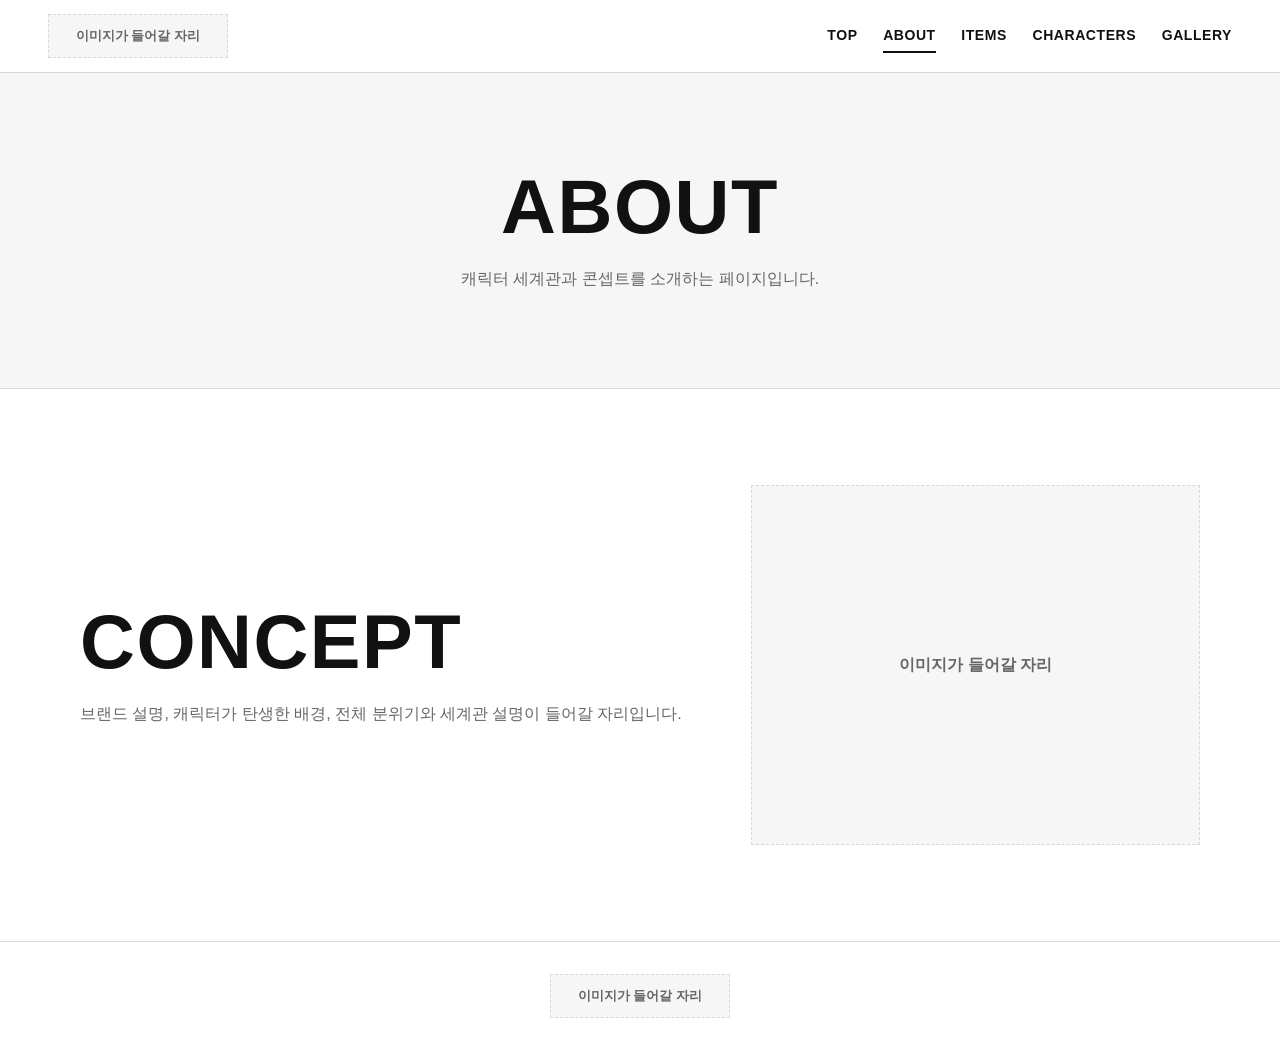
==== about.html @ 75112a27 "Add static character site pages" ====
﻿<!DOCTYPE html>
<html lang="ko">
<head>
  <meta charset="UTF-8">
  <meta name="viewport" content="width=device-width, initial-scale=1.0">
  <title>ABOUT | Character Static Site</title>
  <link rel="stylesheet" href="css/style.css">
</head>
<body>
  <header class="site-header">
    <a class="site-logo" href="index.html">이미지가 들어갈 자리</a>
    <button class="menu-toggle" type="button" aria-expanded="false" aria-controls="site-nav" data-menu-toggle>
      <span></span><span></span><span></span><span class="sr-only">메뉴 열기</span>
    </button>
    <nav id="site-nav" class="site-nav" data-nav>
      <a href="index.html">TOP</a>
      <a class="is-active" href="about.html">ABOUT</a>
      <a href="items.html">ITEMS</a>
      <a href="characters.html">CHARACTERS</a>
      <a href="gallery.html">GALLERY</a>
    </nav>
  </header>

  <main>
    <section class="page-hero" aria-labelledby="about-title">
      <div class="section-inner">
        <h1 id="about-title">ABOUT</h1>
        <p>캐릭터 세계관과 콘셉트를 소개하는 페이지입니다.</p>
      </div>
    </section>

    <section class="content-section">
      <div class="section-inner about-layout">
        <div>
          <h2>CONCEPT</h2>
          <p>브랜드 설명, 캐릭터가 탄생한 배경, 전체 분위기와 세계관 설명이 들어갈 자리입니다.</p>
        </div>
        <div class="about-image">이미지가 들어갈 자리</div>
      </div>
    </section>
  </main>

  <footer class="site-footer">
    <div class="footer-logo">이미지가 들어갈 자리</div>
  </footer>

  <script src="js/main.js"></script>
</body>
</html>
---- css/style.css ----
﻿:root {
  --text: #111;
  --muted: #666;
  --line: #d8d8d8;
  --soft: #f6f6f6;
  --white: #fff;
  --max: 1120px;
}

* {
  box-sizing: border-box;
}

html {
  scroll-behavior: smooth;
}

body {
  margin: 0;
  min-height: 100vh;
  font-family: Arial, "Noto Sans KR", sans-serif;
  color: var(--text);
  background: var(--white);
}

body.menu-open {
  overflow: hidden;
}

a {
  color: inherit;
  text-decoration: none;
}

.sr-only {
  position: absolute;
  width: 1px;
  height: 1px;
  padding: 0;
  margin: -1px;
  overflow: hidden;
  clip: rect(0, 0, 0, 0);
  white-space: nowrap;
  border: 0;
}

.site-header {
  position: sticky;
  top: 0;
  z-index: 20;
  display: flex;
  align-items: center;
  justify-content: space-between;
  gap: 24px;
  min-height: 72px;
  padding: 14px clamp(16px, 4vw, 48px);
  background: var(--white);
  border-bottom: 1px solid var(--line);
}

.site-logo {
  display: grid;
  width: 180px;
  min-height: 44px;
  place-items: center;
  padding: 8px 12px;
  font-size: 13px;
  font-weight: 700;
  color: var(--muted);
  background: var(--soft);
  border: 1px dashed var(--line);
}

.site-nav {
  display: flex;
  align-items: center;
  gap: clamp(12px, 2vw, 28px);
  font-size: 14px;
  font-weight: 700;
  letter-spacing: 0.04em;
}

.site-nav a {
  padding: 8px 0;
  border-bottom: 2px solid transparent;
}

.site-nav a:hover,
.site-nav a:focus-visible,
.site-nav a.is-active {
  border-bottom-color: var(--text);
  outline: none;
}

.menu-toggle {
  display: none;
  width: 42px;
  height: 42px;
  padding: 9px;
  background: var(--white);
  border: 1px solid var(--line);
}

.menu-toggle span:not(.sr-only) {
  display: block;
  height: 2px;
  margin: 5px 0;
  background: var(--text);
}

main {
  min-height: calc(100vh - 162px);
}

.section-inner {
  width: min(var(--max), calc(100% - 32px));
  margin: 0 auto;
}

.page-hero,
.top-section,
.content-section {
  padding: clamp(56px, 8vw, 96px) 0;
}

.page-hero {
  text-align: center;
  background: var(--soft);
  border-bottom: 1px solid var(--line);
}

.page-hero h1,
.content-section h2,
.top-content h1 {
  margin: 0 0 20px;
  font-size: clamp(36px, 6vw, 76px);
  line-height: 1;
  letter-spacing: 0.02em;
}

.page-hero p,
.top-content p,
.content-section p {
  margin: 0;
  color: var(--muted);
  font-size: 16px;
  line-height: 1.7;
}

.top-layout,
.about-layout {
  display: grid;
  grid-template-columns: 1.15fr 0.85fr;
  gap: clamp(28px, 5vw, 72px);
  align-items: center;
}

.placeholder,
.top-main-image,
.about-image,
.item-image,
.character-image,
.gallery-list div {
  display: grid;
  place-items: center;
  min-height: 220px;
  padding: 20px;
  color: var(--muted);
  font-weight: 700;
  text-align: center;
  background: var(--soft);
  border: 1px dashed var(--line);
}

.top-main-image {
  min-height: clamp(360px, 58vw, 620px);
}

.about-image {
  min-height: 360px;
}

.section-summary {
  max-width: 680px;
  margin: 0 auto 36px;
  text-align: center;
}

.item-list,
.character-list,
.gallery-list {
  display: grid;
  gap: 24px;
}

.item-list {
  grid-template-columns: repeat(3, minmax(0, 1fr));
}

.character-list {
  grid-template-columns: repeat(4, minmax(0, 1fr));
}

.gallery-list {
  grid-template-columns: repeat(3, minmax(0, 1fr));
}

.item-card,
.character-card {
  border: 1px solid var(--line);
  background: var(--white);
}

.item-card h3,
.character-card h3 {
  margin: 18px 18px 8px;
  font-size: 20px;
}

.item-card p {
  margin: 0 18px 20px;
}

.character-card h3 {
  margin-bottom: 18px;
  text-align: center;
}

.character-image {
  min-height: 260px;
}

.gallery-list div {
  min-height: 260px;
}

.gallery-list div:nth-child(1),
.gallery-list div:nth-child(6) {
  grid-column: span 2;
}

.link-panel {
  display: grid;
  grid-template-columns: repeat(4, minmax(0, 1fr));
  gap: 16px;
  margin-top: 48px;
}

.link-panel a {
  display: grid;
  min-height: 120px;
  place-items: center;
  padding: 16px;
  font-weight: 700;
  background: var(--soft);
  border: 1px solid var(--line);
}

.site-footer {
  display: grid;
  gap: 12px;
  place-items: center;
  padding: 32px 16px;
  color: var(--muted);
  border-top: 1px solid var(--line);
}

.footer-logo {
  display: grid;
  width: 180px;
  min-height: 44px;
  place-items: center;
  padding: 8px 12px;
  font-size: 13px;
  font-weight: 700;
  background: var(--soft);
  border: 1px dashed var(--line);
}

@media (max-width: 860px) {
  .menu-toggle {
    display: block;
  }

  .site-nav {
    position: fixed;
    top: 72px;
    right: 16px;
    left: 16px;
    display: none;
    flex-direction: column;
    align-items: stretch;
    gap: 0;
    padding: 12px 18px;
    background: var(--white);
    border: 1px solid var(--line);
  }

  body.menu-open .site-nav {
    display: flex;
  }

  .site-nav a {
    padding: 14px 0;
    border-bottom: 1px solid var(--line);
  }

  .site-nav a:last-child {
    border-bottom: 0;
  }

  .top-layout,
  .about-layout,
  .item-list,
  .character-list,
  .gallery-list,
  .link-panel {
    grid-template-columns: 1fr 1fr;
  }

  .gallery-list div:nth-child(1),
  .gallery-list div:nth-child(6) {
    grid-column: auto;
  }
}

@media (max-width: 560px) {
  .site-header {
    padding-inline: 12px;
  }

  .site-logo {
    width: 150px;
  }

  .top-layout,
  .about-layout,
  .item-list,
  .character-list,
  .gallery-list,
  .link-panel {
    grid-template-columns: 1fr;
  }

  .page-hero,
  .top-section,
  .content-section {
    padding: 44px 0;
  }
}
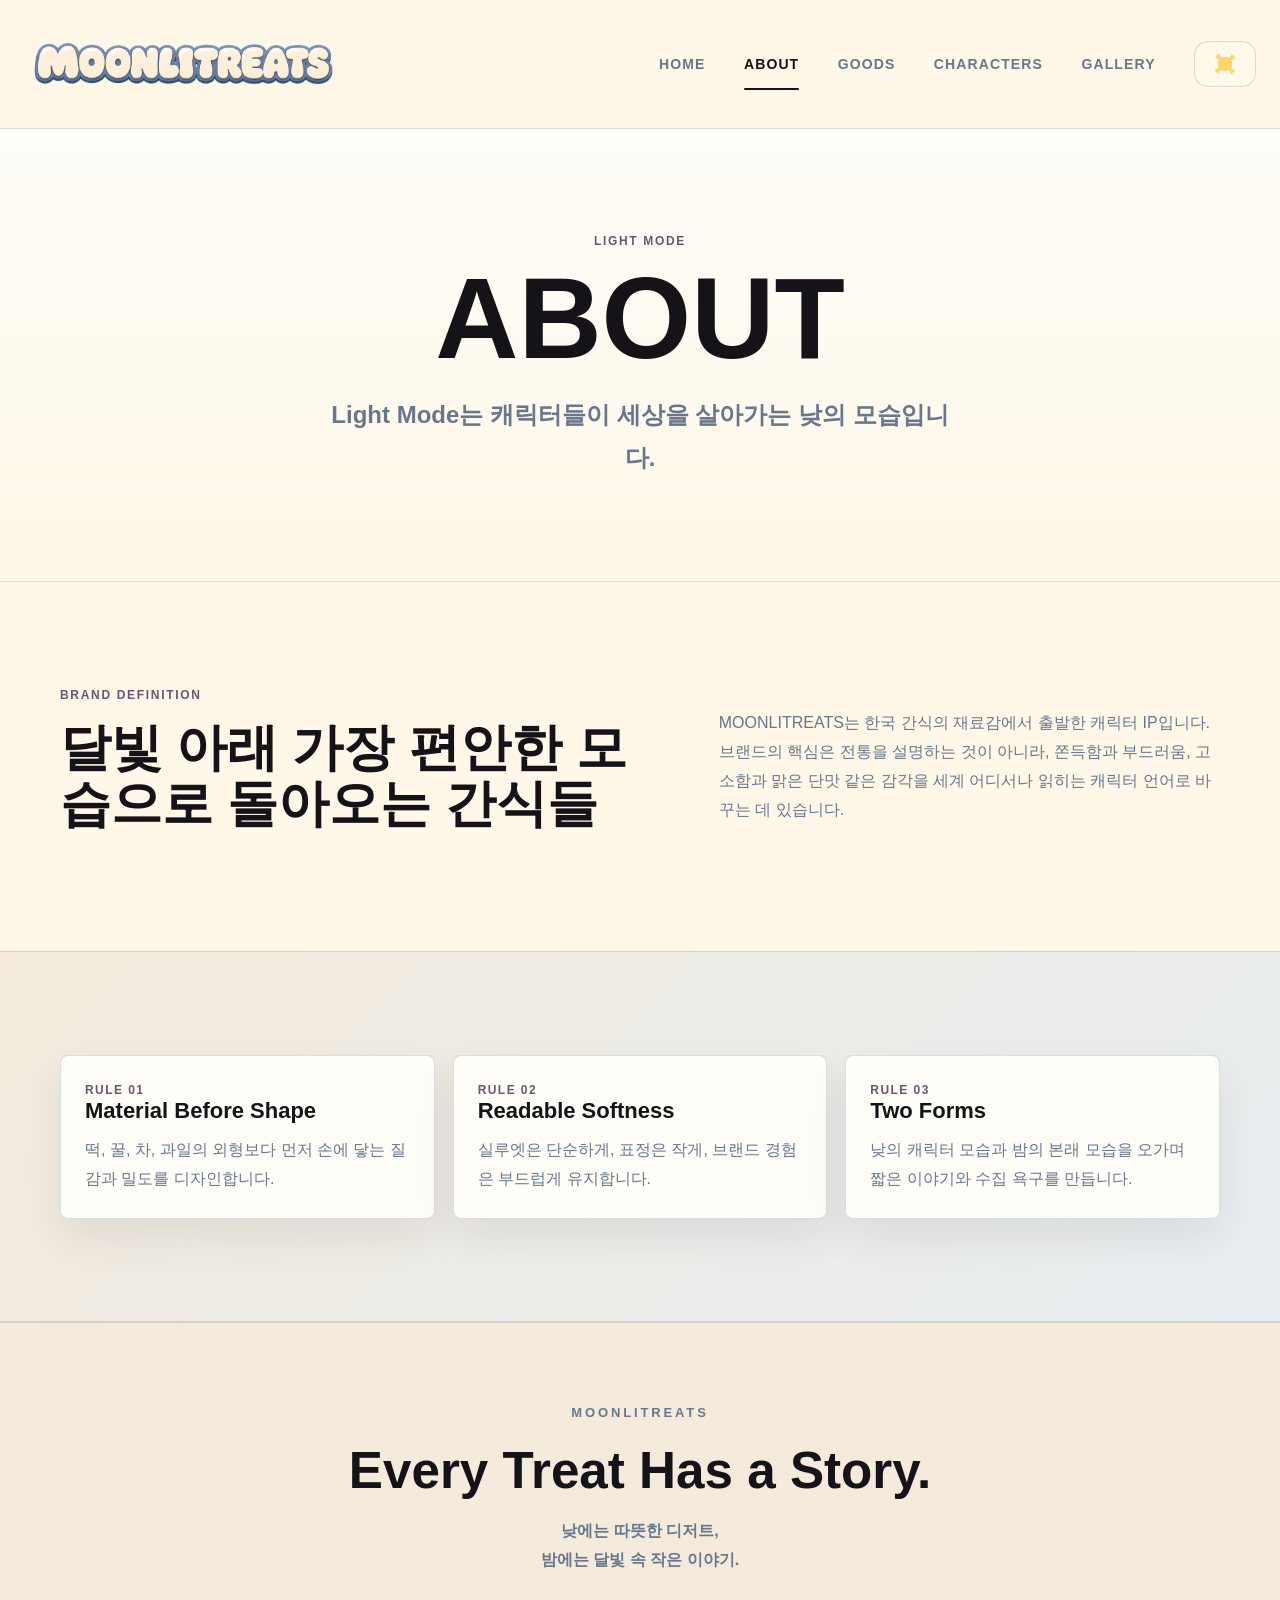
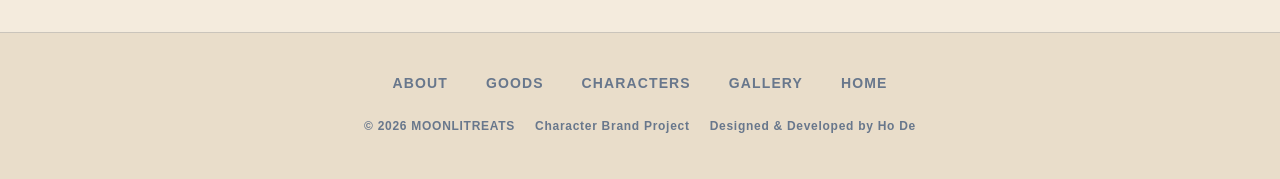
==== commit d39657ed: "Build MOONLITREATS site foundation" ====
--- a/about.html
+++ b/about.html
@@ -1,47 +1,99 @@
-﻿<!DOCTYPE html>
+<!DOCTYPE html>
 <html lang="ko">
 <head>
   <meta charset="UTF-8">
   <meta name="viewport" content="width=device-width, initial-scale=1.0">
-  <title>ABOUT | Character Static Site</title>
+  <meta http-equiv="Content-Security-Policy" content="default-src 'self'; base-uri 'self'; object-src 'none'; script-src 'self'; style-src 'self'; img-src 'self' data:; font-src 'self'; connect-src 'self'; form-action 'self'; upgrade-insecure-requests">
+  <meta name="referrer" content="strict-origin-when-cross-origin">
+  <meta name="description" content="The world and visual rules of MOONLITREATS, a Korean treat-inspired character IP project.">
+  <title>ABOUT | MOONLITREATS</title>
   <link rel="stylesheet" href="css/style.css">
 </head>
 <body>
   <header class="site-header">
-    <a class="site-logo" href="index.html">이미지가 들어갈 자리</a>
-    <button class="menu-toggle" type="button" aria-expanded="false" aria-controls="site-nav" data-menu-toggle>
-      <span></span><span></span><span></span><span class="sr-only">메뉴 열기</span>
-    </button>
-    <nav id="site-nav" class="site-nav" data-nav>
-      <a href="index.html">TOP</a>
-      <a class="is-active" href="about.html">ABOUT</a>
-      <a href="items.html">ITEMS</a>
-      <a href="characters.html">CHARACTERS</a>
-      <a href="gallery.html">GALLERY</a>
+    <nav class="site-nav" aria-label="Primary navigation">
+      <a class="brand-area" href="index.html" aria-label="MOONLITREATS home">
+        <img class="brand-logo" src="assets/logo_main.png" alt="MOONLITREATS">
+      </a>
+      <div class="nav-links">
+        <a href="index.html">HOME</a>
+        <a href="about.html" aria-current="page">ABOUT</a>
+        <a href="goods.html">GOODS</a>
+        <a href="characters.html">CHARACTERS</a>
+        <a href="gallery.html">GALLERY</a>
+        <button class="theme-toggle" type="button" aria-pressed="false" aria-label="Dark Mode로 전환" data-theme-toggle>
+          <span class="theme-orbit" aria-hidden="true">
+            <span class="theme-icon theme-sun"></span>
+            <span class="theme-icon theme-moon"></span>
+          </span>
+        </button>
+      </div>
     </nav>
   </header>
 
   <main>
     <section class="page-hero" aria-labelledby="about-title">
       <div class="section-inner">
+        <p class="eyebrow" data-mode-label>Light Mode</p>
         <h1 id="about-title">ABOUT</h1>
-        <p>캐릭터 세계관과 콘셉트를 소개하는 페이지입니다.</p>
+        <p class="lead" data-mode-copy>Light Mode는 캐릭터들이 세상을 살아가는 낮의 모습입니다.</p>
       </div>
     </section>
 
     <section class="content-section">
-      <div class="section-inner about-layout">
+      <div class="section-inner split-layout">
         <div>
-          <h2>CONCEPT</h2>
-          <p>브랜드 설명, 캐릭터가 탄생한 배경, 전체 분위기와 세계관 설명이 들어갈 자리입니다.</p>
+          <p class="eyebrow">Brand Definition</p>
+          <h2>달빛 아래 가장 편안한 모습으로 돌아오는 간식들</h2>
         </div>
-        <div class="about-image">이미지가 들어갈 자리</div>
+        <p>
+          MOONLITREATS는 한국 간식의 재료감에서 출발한 캐릭터 IP입니다.
+          브랜드의 핵심은 전통을 설명하는 것이 아니라, 쫀득함과 부드러움, 고소함과 맑은 단맛 같은 감각을 세계 어디서나 읽히는 캐릭터 언어로 바꾸는 데 있습니다.
+        </p>
+      </div>
+    </section>
+
+    <section class="content-section color-band">
+      <div class="section-inner card-grid three">
+        <article class="info-card">
+          <span>Rule 01</span>
+          <h3>Material Before Shape</h3>
+          <p>떡, 꿀, 차, 과일의 외형보다 먼저 손에 닿는 질감과 밀도를 디자인합니다.</p>
+        </article>
+        <article class="info-card">
+          <span>Rule 02</span>
+          <h3>Readable Softness</h3>
+          <p>실루엣은 단순하게, 표정은 작게, 브랜드 경험은 부드럽게 유지합니다.</p>
+        </article>
+        <article class="info-card">
+          <span>Rule 03</span>
+          <h3>Two Forms</h3>
+          <p>낮의 캐릭터 모습과 밤의 본래 모습을 오가며 짧은 이야기와 수집 욕구를 만듭니다.</p>
+        </article>
       </div>
     </section>
   </main>
 
   <footer class="site-footer">
-    <div class="footer-logo">이미지가 들어갈 자리</div>
+    <section class="footer-top">
+      <p class="footer-logo">MOONLITREATS</p>
+      <h2 class="footer-title">Every Treat Has a Story.</h2>
+      <p class="footer-message">낮에는 따뜻한 디저트,<br>밤에는 달빛 속 작은 이야기.</p>
+    </section>
+    <section class="footer-bottom">
+      <nav class="footer-links" aria-label="Footer navigation">
+        <a href="about.html">ABOUT</a>
+        <a href="goods.html">GOODS</a>
+        <a href="characters.html">CHARACTERS</a>
+        <a href="gallery.html">GALLERY</a>
+        <a href="index.html">HOME</a>
+      </nav>
+      <div class="footer-info">
+        <small>© 2026 MOONLITREATS</small>
+        <small>Character Brand Project</small>
+        <small>Designed & Developed by Ho De</small>
+      </div>
+    </section>
   </footer>
 
   <script src="js/main.js"></script>
--- a/css/style.css
+++ b/css/style.css
@@ -1,10 +1,38 @@
-﻿:root {
-  --text: #111;
-  --muted: #666;
-  --line: #d8d8d8;
-  --soft: #f6f6f6;
-  --white: #fff;
-  --max: 1120px;
+:root {
+  --background: #fff7e8;
+  --surface: #fffdf8;
+  --surface-soft: #f4ebdd;
+  --surface-cool: #e8eef2;
+  --text: #151318;
+  --muted: #68778c;
+  --header: rgba(255, 247, 232, 0.92);
+  --line: rgba(104, 119, 140, 0.24);
+  --accent: #b8758f;
+  --accent-strong: #6d5571;
+  --mark-bg: #68778c;
+  --mark-text: #fff7e8;
+  --shadow: 0 18px 44px rgba(40, 34, 46, 0.09);
+  --footer-bg: #f4ebdd;
+  --footer-bottom: #e9ddca;
+  --max: 1160px;
+}
+
+body.is-dark {
+  --background: #151318;
+  --surface: #201e25;
+  --surface-soft: #1c1a20;
+  --surface-cool: #26313a;
+  --text: #fff7e8;
+  --muted: #c8d4e8;
+  --header: rgba(21, 19, 24, 0.92);
+  --line: rgba(200, 212, 232, 0.22);
+  --accent: #df9fb9;
+  --accent-strong: #f0c7d8;
+  --mark-bg: #c8d4e8;
+  --mark-text: #151318;
+  --shadow: 0 18px 44px rgba(0, 0, 0, 0.28);
+  --footer-bg: #1c1a20;
+  --footer-bottom: #151318;
 }
 
 * {
@@ -20,96 +48,177 @@
   min-height: 100vh;
   font-family: Arial, "Noto Sans KR", sans-serif;
   color: var(--text);
-  background: var(--white);
-}
-
-body.menu-open {
-  overflow: hidden;
+  background: var(--background);
+  transition: color 0.45s ease, background-color 0.45s ease;
+}
+
+img {
+  max-width: 100%;
 }
 
 a {
   color: inherit;
-  text-decoration: none;
-}
-
-.sr-only {
-  position: absolute;
-  width: 1px;
-  height: 1px;
-  padding: 0;
-  margin: -1px;
-  overflow: hidden;
-  clip: rect(0, 0, 0, 0);
-  white-space: nowrap;
-  border: 0;
 }
 
 .site-header {
   position: sticky;
   top: 0;
-  z-index: 20;
+  z-index: 10;
+  border-bottom: 1px solid var(--line);
+  background: var(--header);
+  backdrop-filter: blur(16px);
+}
+
+.site-nav {
   display: flex;
   align-items: center;
   justify-content: space-between;
-  gap: 24px;
-  min-height: 72px;
-  padding: 14px clamp(16px, 4vw, 48px);
-  background: var(--white);
-  border-bottom: 1px solid var(--line);
-}
-
-.site-logo {
-  display: grid;
-  width: 180px;
-  min-height: 44px;
-  place-items: center;
-  padding: 8px 12px;
-  font-size: 13px;
-  font-weight: 700;
-  color: var(--muted);
-  background: var(--soft);
-  border: 1px dashed var(--line);
-}
-
-.site-nav {
+  width: min(1600px, calc(100% - 48px));
+  min-height: 104px;
+  margin: 0 auto;
+}
+
+.brand-area,
+.nav-links {
   display: flex;
   align-items: center;
-  gap: clamp(12px, 2vw, 28px);
-  font-size: 14px;
-  font-weight: 700;
-  letter-spacing: 0.04em;
-}
-
-.site-nav a {
-  padding: 8px 0;
-  border-bottom: 2px solid transparent;
-}
-
-.site-nav a:hover,
-.site-nav a:focus-visible,
-.site-nav a.is-active {
-  border-bottom-color: var(--text);
+}
+
+.brand-area {
+  width: 340px;
+  min-height: 82px;
+  flex-shrink: 0;
+  text-decoration: none;
+}
+
+.brand-logo {
+  display: block;
+  width: 320px;
+  height: auto;
+  object-fit: contain;
+}
+
+.nav-links {
+  margin-left: auto;
+  gap: clamp(18px, 3vw, 46px);
+}
+
+.nav-links a {
+  position: relative;
+  color: var(--muted);
+  font-size: clamp(14px, 1.05vw, 17px);
+  font-weight: 900;
+  letter-spacing: 0.08em;
+  text-decoration: none;
+}
+
+.nav-links a::after {
+  position: absolute;
+  right: 0;
+  bottom: -18px;
+  left: 0;
+  height: 2px;
+  content: "";
+  background: currentColor;
+  border-radius: 999px;
+  opacity: 0;
+  transform: scaleX(0.4);
+  transition: opacity 0.25s ease, transform 0.25s ease;
+}
+
+.nav-links a:hover,
+.nav-links a:focus-visible,
+.nav-links a[aria-current="page"] {
+  color: var(--text);
+}
+
+.nav-links a:hover::after,
+.nav-links a:focus-visible::after,
+.nav-links a[aria-current="page"]::after {
+  opacity: 1;
+  transform: scaleX(1);
+}
+
+.theme-toggle {
+  display: inline-flex;
+  align-items: center;
+  justify-content: center;
+  min-width: 62px;
+  min-height: 46px;
+  padding: 0;
+  color: var(--text);
+  font: inherit;
+  background: rgba(255, 255, 255, 0.18);
+  border: 1px solid var(--line);
+  border-radius: 14px;
+  cursor: pointer;
+  overflow: hidden;
+  transition: color 0.35s ease, background-color 0.35s ease, border-color 0.35s ease;
+}
+
+.theme-toggle:hover,
+.theme-toggle:focus-visible {
+  border-color: var(--muted);
   outline: none;
 }
 
-.menu-toggle {
-  display: none;
-  width: 42px;
-  height: 42px;
-  padding: 9px;
-  background: var(--white);
-  border: 1px solid var(--line);
-}
-
-.menu-toggle span:not(.sr-only) {
+.theme-toggle[aria-pressed="true"] {
+  color: var(--mark-text);
+  background: var(--mark-bg);
+}
+
+.theme-orbit {
+  position: relative;
+  width: 34px;
+  height: 34px;
+  overflow: hidden;
+  border-radius: 999px;
+}
+
+.theme-icon {
+  position: absolute;
+  inset: 5px;
   display: block;
-  height: 2px;
-  margin: 5px 0;
-  background: var(--text);
+  border-radius: 50%;
+  transform-origin: 50% 190%;
+  transition: transform 0.65s ease-in-out, opacity 0.45s ease;
+}
+
+.theme-sun {
+  background:
+    radial-gradient(circle, #ffd66b 0 42%, transparent 43%),
+    conic-gradient(from 0deg, transparent 0 9%, #ffd66b 10% 16%, transparent 17% 34%, #ffd66b 35% 41%, transparent 42% 59%, #ffd66b 60% 66%, transparent 67% 84%, #ffd66b 85% 91%, transparent 92%);
+  animation: rise-theme-icon 0.65s ease-in-out both;
+}
+
+.theme-moon {
+  background: #c8d4e8;
+  box-shadow: inset -5px 1px 0 #68778c;
+  animation: set-theme-icon 0.65s ease-in-out both;
+}
+
+body.is-dark .theme-sun {
+  animation: set-theme-icon 0.65s ease-in-out both;
+}
+
+body.is-dark .theme-moon {
+  animation: rise-theme-icon 0.65s ease-in-out both;
+}
+
+body.theme-ready .theme-sun,
+body.theme-ready .theme-moon,
+body.theme-ready.is-dark .theme-sun,
+body.theme-ready.is-dark .theme-moon {
+  animation-duration: 0s;
+}
+
+body:not(.is-dark) .theme-moon,
+body.is-dark .theme-sun {
+  opacity: 0;
 }
 
 main {
-  min-height: calc(100vh - 162px);
+  min-height: calc(100vh - 104px);
 }
 
 .section-inner {
@@ -117,234 +226,504 @@
   margin: 0 auto;
 }
 
+.hero-section,
 .page-hero,
-.top-section,
 .content-section {
-  padding: clamp(56px, 8vw, 96px) 0;
+  padding: clamp(58px, 8vw, 112px) 0;
+}
+
+.hero-layout,
+.split-layout {
+  display: grid;
+  grid-template-columns: minmax(0, 1fr) minmax(320px, 0.86fr);
+  gap: clamp(32px, 6vw, 76px);
+  align-items: center;
 }
 
 .page-hero {
   text-align: center;
-  background: var(--soft);
+  background: linear-gradient(180deg, var(--surface) 0%, var(--background) 100%);
   border-bottom: 1px solid var(--line);
 }
 
-.page-hero h1,
-.content-section h2,
-.top-content h1 {
-  margin: 0 0 20px;
-  font-size: clamp(36px, 6vw, 76px);
-  line-height: 1;
-  letter-spacing: 0.02em;
-}
-
-.page-hero p,
-.top-content p,
-.content-section p {
+.eyebrow {
+  margin: 0 0 14px;
+  color: var(--accent-strong);
+  font-size: 12px;
+  font-weight: 900;
+  letter-spacing: 0.14em;
+  text-transform: uppercase;
+}
+
+h1,
+h2,
+h3,
+p {
+  margin-top: 0;
+}
+
+h1 {
+  margin-bottom: 22px;
+  font-size: clamp(46px, 9vw, 116px);
+  line-height: 0.9;
+  letter-spacing: 0;
+}
+
+h2 {
+  margin-bottom: 18px;
+  font-size: clamp(30px, 4vw, 56px);
+  line-height: 1.08;
+  letter-spacing: 0;
+}
+
+h3 {
+  margin-bottom: 12px;
+  font-size: 22px;
+  line-height: 1.2;
+}
+
+p {
+  margin-bottom: 0;
+  color: var(--muted);
+  font-size: 16px;
+  line-height: 1.8;
+}
+
+.lead {
+  max-width: 640px;
+  font-size: clamp(18px, 2.3vw, 24px);
+  font-weight: 700;
+}
+
+.page-hero .lead,
+.section-heading {
+  margin-right: auto;
+  margin-left: auto;
+  text-align: center;
+}
+
+.section-heading {
+  max-width: 780px;
+  margin-bottom: 34px;
+}
+
+.hero-actions {
+  display: flex;
+  flex-wrap: wrap;
+  gap: 12px;
+  margin-top: 32px;
+}
+
+.button {
+  display: inline-flex;
+  align-items: center;
+  justify-content: center;
+  min-height: 48px;
+  padding: 0 22px;
+  color: var(--mark-text);
+  font-size: 14px;
+  font-weight: 900;
+  letter-spacing: 0.04em;
+  text-decoration: none;
+  background: var(--mark-bg);
+  border: 1px solid var(--mark-bg);
+  border-radius: 8px;
+}
+
+.button-soft {
+  color: var(--text);
+  background: var(--surface);
+  border-color: var(--line);
+}
+
+.hero-card,
+.info-card,
+.character-card,
+.gallery-feature,
+.gallery-tile {
+  background: var(--surface);
+  border: 1px solid var(--line);
+  border-radius: 8px;
+  box-shadow: var(--shadow);
+}
+
+.hero-card {
+  display: grid;
+  gap: 24px;
+  min-height: 420px;
+  align-content: center;
+  padding: clamp(24px, 4vw, 48px);
+}
+
+.mode-chip,
+.info-card span,
+.character-card span,
+.gallery-feature span,
+.gallery-tile span {
+  color: var(--accent-strong);
+  font-size: 12px;
+  font-weight: 900;
+  letter-spacing: 0.12em;
+  text-transform: uppercase;
+}
+
+.treat-orbit {
+  position: relative;
+  min-height: 190px;
+}
+
+.treat-shape,
+.character-mark {
+  display: block;
+  border: 1px solid var(--line);
+  box-shadow: inset 0 -14px 28px rgba(21, 19, 24, 0.08);
+}
+
+.treat-shape {
+  position: absolute;
+  border-radius: 42% 58% 54% 46%;
+}
+
+.treat-rice {
+  left: 8%;
+  top: 18%;
+  width: 116px;
+  height: 92px;
+  background: #f8edd7;
+}
+
+.treat-berry {
+  left: 38%;
+  top: 4%;
+  width: 136px;
+  height: 118px;
+  background: #d69ab1;
+  border-radius: 54% 46% 48% 52%;
+}
+
+.treat-tea {
+  right: 7%;
+  bottom: 6%;
+  width: 126px;
+  height: 92px;
+  background: #b7c6bd;
+  border-radius: 48% 52% 42% 58%;
+}
+
+.color-band {
+  background: linear-gradient(135deg, var(--surface-soft), var(--surface-cool));
+  border-top: 1px solid var(--line);
+  border-bottom: 1px solid var(--line);
+}
+
+.card-grid {
+  display: grid;
+  gap: 18px;
+}
+
+.card-grid.three {
+  grid-template-columns: repeat(3, minmax(0, 1fr));
+}
+
+.card-grid.four {
+  grid-template-columns: repeat(4, minmax(0, 1fr));
+}
+
+.info-card,
+.character-card,
+.gallery-tile {
+  padding: 24px;
+}
+
+.link-list {
+  display: grid;
+  gap: 12px;
+}
+
+.link-list a {
+  display: flex;
+  justify-content: space-between;
+  gap: 18px;
+  padding: 20px 22px;
+  font-weight: 900;
+  text-decoration: none;
+  background: var(--surface);
+  border: 1px solid var(--line);
+  border-radius: 8px;
+}
+
+.link-list small {
+  color: var(--muted);
+  font-size: 13px;
+  font-weight: 700;
+}
+
+.character-card {
+  display: grid;
+  gap: 14px;
+}
+
+.character-mark {
+  width: 100%;
+  min-height: 190px;
+}
+
+.character-mark.rice {
+  background: radial-gradient(circle at 45% 38%, #fffdf8 0 24%, #f1dfbd 25% 100%);
+  border-radius: 48% 52% 46% 54%;
+}
+
+.character-mark.honey {
+  background: radial-gradient(circle at 58% 30%, #ffe69d 0 18%, #d59b73 19% 100%);
+  border-radius: 42% 58% 52% 48%;
+}
+
+.character-mark.tea {
+  background: radial-gradient(circle at 40% 32%, #dce7dc 0 20%, #8fa692 21% 100%);
+  border-radius: 54% 46% 42% 58%;
+}
+
+.gallery-grid {
+  display: grid;
+  grid-template-columns: repeat(3, minmax(0, 1fr));
+  gap: 18px;
+}
+
+.gallery-feature {
+  grid-column: span 3;
+  display: grid;
+  grid-template-columns: minmax(240px, 0.8fr) 1fr;
+  gap: 28px;
+  align-items: center;
+  padding: clamp(24px, 4vw, 44px);
+}
+
+.gallery-feature img {
+  width: 100%;
+  padding: 24px;
+  background: var(--surface-soft);
+  border: 1px solid var(--line);
+  border-radius: 8px;
+}
+
+.redirect-page {
+  display: grid;
+  min-height: 100vh;
+  place-content: center;
+  gap: 14px;
+  padding: 32px;
+  text-align: center;
+}
+
+.site-footer {
+  color: var(--text);
+  background: var(--footer-bg);
+  border-top: 1px solid var(--line);
+  transition: color 0.45s ease, background-color 0.45s ease;
+}
+
+.footer-top {
+  display: grid;
+  place-items: center;
+  gap: 18px;
+  padding: 78px 24px 58px;
+  text-align: center;
+}
+
+.footer-logo {
+  margin: 0;
+  color: var(--muted);
+  font-size: 13px;
+  font-weight: 900;
+  letter-spacing: 0.22em;
+}
+
+.footer-title {
+  margin: 0;
+  color: var(--text);
+  font-size: clamp(28px, 4vw, 52px);
+  line-height: 1.1;
+}
+
+.footer-message {
   margin: 0;
   color: var(--muted);
   font-size: 16px;
-  line-height: 1.7;
-}
-
-.top-layout,
-.about-layout {
-  display: grid;
-  grid-template-columns: 1.15fr 0.85fr;
-  gap: clamp(28px, 5vw, 72px);
-  align-items: center;
-}
-
-.placeholder,
-.top-main-image,
-.about-image,
-.item-image,
-.character-image,
-.gallery-list div {
-  display: grid;
-  place-items: center;
-  min-height: 220px;
-  padding: 20px;
+  font-weight: 700;
+  line-height: 1.8;
+}
+
+.footer-bottom {
+  padding: 42px 24px 46px;
+  background: var(--footer-bottom);
+  border-top: 1px solid var(--line);
+  text-align: center;
+  transition: background-color 0.45s ease;
+}
+
+.footer-links,
+.footer-info {
+  display: flex;
+  justify-content: center;
+  flex-wrap: wrap;
+}
+
+.footer-links {
+  gap: 18px 38px;
+  margin-bottom: 28px;
+}
+
+.footer-links a {
+  position: relative;
   color: var(--muted);
-  font-weight: 700;
-  text-align: center;
-  background: var(--soft);
-  border: 1px dashed var(--line);
-}
-
-.top-main-image {
-  min-height: clamp(360px, 58vw, 620px);
-}
-
-.about-image {
-  min-height: 360px;
-}
-
-.section-summary {
-  max-width: 680px;
-  margin: 0 auto 36px;
-  text-align: center;
-}
-
-.item-list,
-.character-list,
-.gallery-list {
-  display: grid;
-  gap: 24px;
-}
-
-.item-list {
-  grid-template-columns: repeat(3, minmax(0, 1fr));
-}
-
-.character-list {
-  grid-template-columns: repeat(4, minmax(0, 1fr));
-}
-
-.gallery-list {
-  grid-template-columns: repeat(3, minmax(0, 1fr));
-}
-
-.item-card,
-.character-card {
-  border: 1px solid var(--line);
-  background: var(--white);
-}
-
-.item-card h3,
-.character-card h3 {
-  margin: 18px 18px 8px;
-  font-size: 20px;
-}
-
-.item-card p {
-  margin: 0 18px 20px;
-}
-
-.character-card h3 {
-  margin-bottom: 18px;
-  text-align: center;
-}
-
-.character-image {
-  min-height: 260px;
-}
-
-.gallery-list div {
-  min-height: 260px;
-}
-
-.gallery-list div:nth-child(1),
-.gallery-list div:nth-child(6) {
-  grid-column: span 2;
-}
-
-.link-panel {
-  display: grid;
-  grid-template-columns: repeat(4, minmax(0, 1fr));
-  gap: 16px;
-  margin-top: 48px;
-}
-
-.link-panel a {
-  display: grid;
-  min-height: 120px;
-  place-items: center;
-  padding: 16px;
-  font-weight: 700;
-  background: var(--soft);
-  border: 1px solid var(--line);
-}
-
-.site-footer {
-  display: grid;
-  gap: 12px;
-  place-items: center;
-  padding: 32px 16px;
+  font-size: 14px;
+  font-weight: 900;
+  letter-spacing: 0.08em;
+  text-decoration: none;
+  transition: color 0.25s ease;
+}
+
+.footer-links a::after {
+  position: absolute;
+  right: 0;
+  bottom: -6px;
+  left: 0;
+  height: 2px;
+  content: "";
+  background: currentColor;
+  border-radius: 999px;
+  opacity: 0;
+  transform: scaleX(0.4);
+  transition: opacity 0.25s ease, transform 0.25s ease;
+}
+
+.footer-links a:hover,
+.footer-links a:focus-visible {
+  color: var(--text);
+}
+
+.footer-links a:hover::after,
+.footer-links a:focus-visible::after {
+  opacity: 1;
+  transform: scaleX(1);
+}
+
+.footer-info {
+  gap: 8px 20px;
   color: var(--muted);
-  border-top: 1px solid var(--line);
-}
-
-.footer-logo {
-  display: grid;
-  width: 180px;
-  min-height: 44px;
-  place-items: center;
-  padding: 8px 12px;
-  font-size: 13px;
-  font-weight: 700;
-  background: var(--soft);
-  border: 1px dashed var(--line);
-}
-
-@media (max-width: 860px) {
-  .menu-toggle {
-    display: block;
-  }
-
+}
+
+.footer-info small {
+  font-size: 12px;
+  font-weight: 800;
+  letter-spacing: 0.06em;
+}
+
+@keyframes rise-theme-icon {
+  from {
+    transform: rotate(180deg);
+  }
+
+  to {
+    transform: rotate(360deg);
+  }
+}
+
+@keyframes set-theme-icon {
+  from {
+    transform: rotate(0deg);
+  }
+
+  to {
+    transform: rotate(180deg);
+  }
+}
+
+@media (prefers-reduced-motion: reduce) {
+  html {
+    scroll-behavior: auto;
+  }
+
+  body,
+  .theme-toggle,
+  .theme-icon {
+    transition: none;
+  }
+
+  .theme-sun,
+  .theme-moon,
+  body.is-dark .theme-sun,
+  body.is-dark .theme-moon {
+    animation: none;
+  }
+}
+
+@media (max-width: 980px) {
+  .hero-layout,
+  .split-layout,
+  .gallery-feature {
+    grid-template-columns: 1fr;
+  }
+
+  .card-grid.three,
+  .card-grid.four,
+  .gallery-grid {
+    grid-template-columns: repeat(2, minmax(0, 1fr));
+  }
+
+  .gallery-feature {
+    grid-column: span 2;
+  }
+}
+
+@media (max-width: 760px) {
   .site-nav {
-    position: fixed;
-    top: 72px;
-    right: 16px;
-    left: 16px;
-    display: none;
+    align-items: flex-start;
     flex-direction: column;
-    align-items: stretch;
-    gap: 0;
-    padding: 12px 18px;
-    background: var(--white);
-    border: 1px solid var(--line);
-  }
-
-  body.menu-open .site-nav {
-    display: flex;
-  }
-
-  .site-nav a {
-    padding: 14px 0;
-    border-bottom: 1px solid var(--line);
-  }
-
-  .site-nav a:last-child {
-    border-bottom: 0;
-  }
-
-  .top-layout,
-  .about-layout,
-  .item-list,
-  .character-list,
-  .gallery-list,
-  .link-panel {
-    grid-template-columns: 1fr 1fr;
-  }
-
-  .gallery-list div:nth-child(1),
-  .gallery-list div:nth-child(6) {
+    width: min(100% - 32px, 1600px);
+    padding: 16px 0;
+  }
+
+  .brand-area {
+    width: min(340px, 82vw);
+  }
+
+  .brand-logo {
+    width: min(320px, 78vw);
+  }
+
+  .nav-links {
+    flex-wrap: wrap;
+    margin-left: 0;
+    gap: 12px 18px;
+  }
+
+  .nav-links a {
+    font-size: 14px;
+  }
+
+  .nav-links a::after {
+    bottom: -7px;
+  }
+
+  .card-grid.three,
+  .card-grid.four,
+  .gallery-grid,
+  .gallery-feature {
+    grid-template-columns: 1fr;
+  }
+
+  .gallery-feature {
     grid-column: auto;
   }
-}
-
-@media (max-width: 560px) {
-  .site-header {
-    padding-inline: 12px;
-  }
-
-  .site-logo {
-    width: 150px;
-  }
-
-  .top-layout,
-  .about-layout,
-  .item-list,
-  .character-list,
-  .gallery-list,
-  .link-panel {
-    grid-template-columns: 1fr;
-  }
-
-  .page-hero,
-  .top-section,
-  .content-section {
-    padding: 44px 0;
-  }
-}
+
+  .link-list a {
+    flex-direction: column;
+  }
+
+  .footer-links,
+  .footer-info {
+    flex-direction: column;
+    align-items: center;
+  }
+}
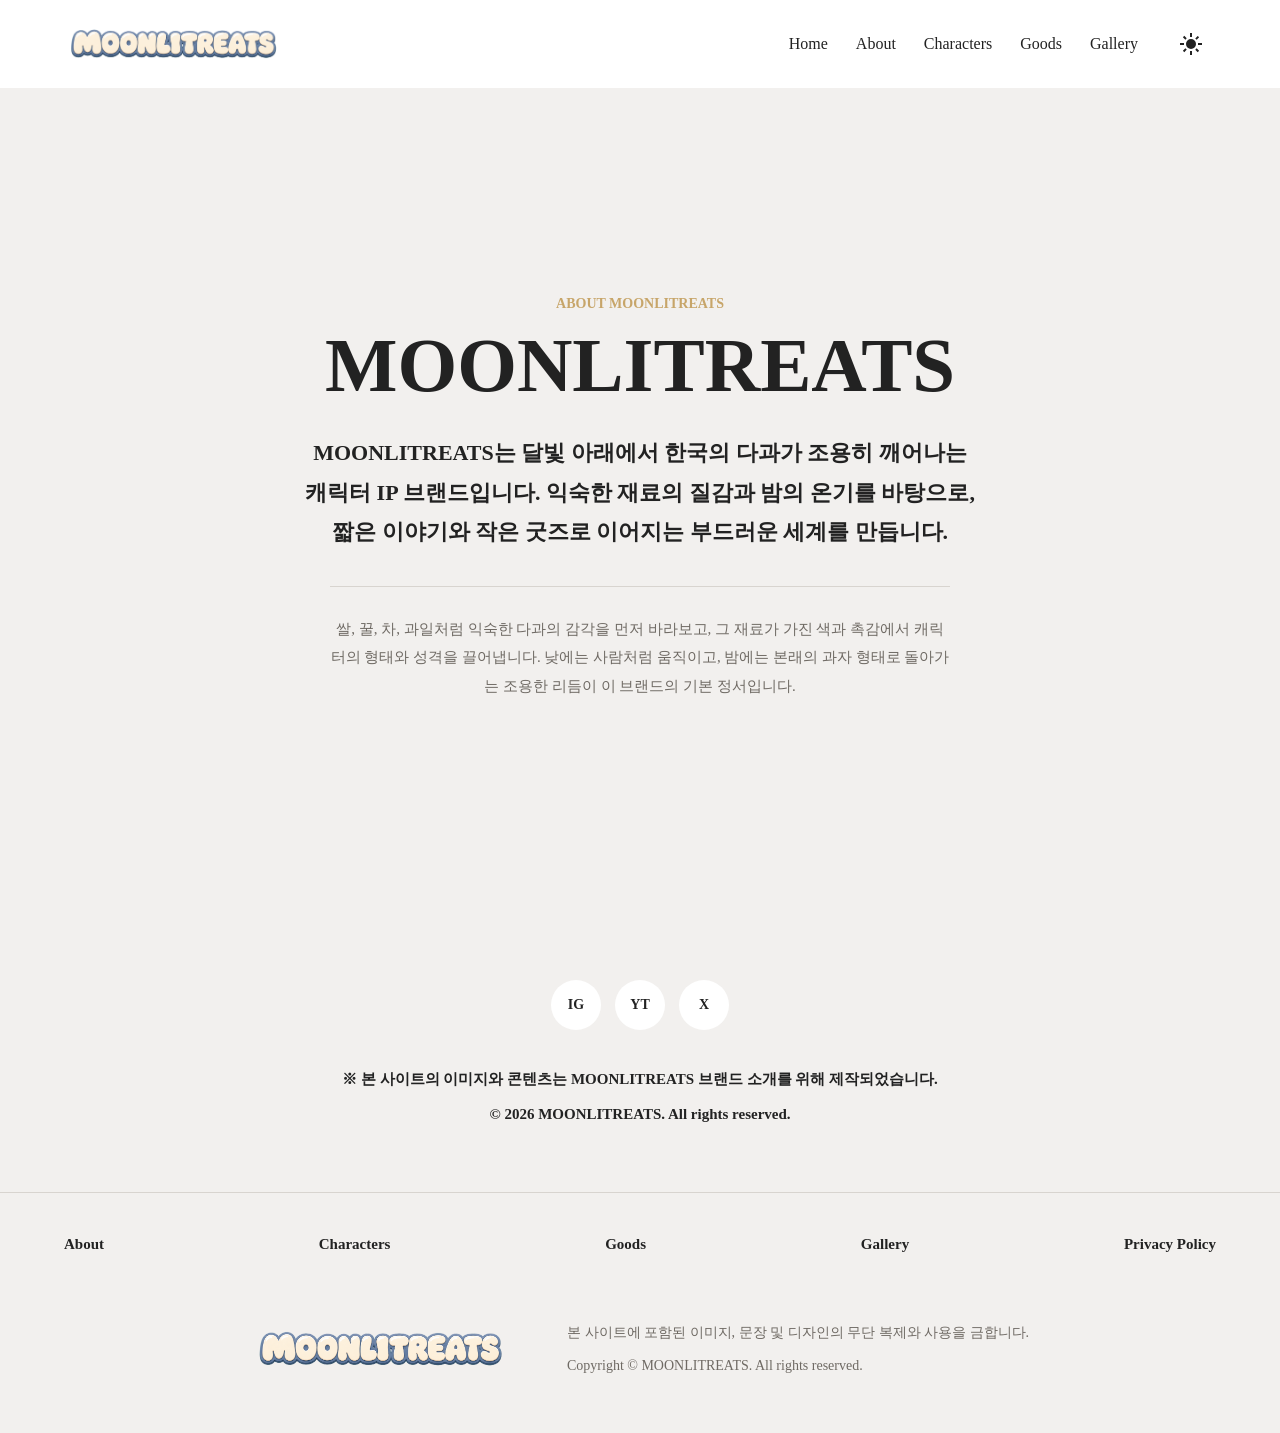
==== commit 0750bd03: "Build MOONLITREATS static site pages" ====
--- a/about.html
+++ b/about.html
@@ -1,101 +1,167 @@
 <!DOCTYPE html>
 <html lang="ko">
+
 <head>
-  <meta charset="UTF-8">
-  <meta name="viewport" content="width=device-width, initial-scale=1.0">
-  <meta http-equiv="Content-Security-Policy" content="default-src 'self'; base-uri 'self'; object-src 'none'; script-src 'self'; style-src 'self'; img-src 'self' data:; font-src 'self'; connect-src 'self'; form-action 'self'; upgrade-insecure-requests">
-  <meta name="referrer" content="strict-origin-when-cross-origin">
-  <meta name="description" content="The world and visual rules of MOONLITREATS, a Korean treat-inspired character IP project.">
-  <title>ABOUT | MOONLITREATS</title>
-  <link rel="stylesheet" href="css/style.css">
+    <meta charset="UTF-8" />
+    <meta name="viewport" content="width=device-width, initial-scale=1.0" />
+    <title>MOONLITREATS</title>
+
+    <link rel="stylesheet" href="css/style.css" />
 </head>
+
 <body>
-  <header class="site-header">
-    <nav class="site-nav" aria-label="Primary navigation">
-      <a class="brand-area" href="index.html" aria-label="MOONLITREATS home">
-        <img class="brand-logo" src="assets/logo_main.png" alt="MOONLITREATS">
-      </a>
-      <div class="nav-links">
-        <a href="index.html">HOME</a>
-        <a href="about.html" aria-current="page">ABOUT</a>
-        <a href="goods.html">GOODS</a>
-        <a href="characters.html">CHARACTERS</a>
-        <a href="gallery.html">GALLERY</a>
-        <button class="theme-toggle" type="button" aria-pressed="false" aria-label="Dark Mode로 전환" data-theme-toggle>
-          <span class="theme-orbit" aria-hidden="true">
-            <span class="theme-icon theme-sun"></span>
-            <span class="theme-icon theme-moon"></span>
-          </span>
-        </button>
-      </div>
-    </nav>
-  </header>
+    <header class="site-header">
+        <div class="container header-inner">
+            <a href="index.html" class="logo"><img src="assets/images/logo_main.png" alt="MOONLITREATS Logo"></a>
 
-  <main>
-    <section class="page-hero" aria-labelledby="about-title">
-      <div class="section-inner">
-        <p class="eyebrow" data-mode-label>Light Mode</p>
-        <h1 id="about-title">ABOUT</h1>
-        <p class="lead" data-mode-copy>Light Mode는 캐릭터들이 세상을 살아가는 낮의 모습입니다.</p>
-      </div>
-    </section>
+            <nav class="site-nav" aria-label="메인 메뉴">
+                <ul>
+                    <li><a href="index.html">Home</a></li>
+                    <li><a href="about.html">About</a></li>
+                    <li><a href="characters.html">Characters</a></li>
+                    <li><a href="goods.html">Goods</a></li>
+                    <li><a href="gallery.html">Gallery</a></li>
+                    <li>
+                        <button class="dark-light-toggle" type="button" aria-label="다크 모드/라이트 모드 전환">
+                            <div class="icon30 sun">
+                                <svg xmlns="http://www.w3.org/2000/svg" height="24px" viewBox="0 -960 960 960"
+                                    width="24px" fill="#222222">
+                                    <path
+                                        d="M480-280q-83 0-141.5-58.5T280-480q0-83 58.5-141.5T480-680q83 0 141.5 58.5T680-480q0 83-58.5 141.5T480-280ZM200-440H40v-80h160v80Zm720 0H760v-80h160v80ZM440-760v-160h80v160h-80Zm0 720v-160h80v160h-80ZM256-650l-101-97 57-59 96 100-52 56Zm492 496-97-101 53-55 101 97-57 59Zm-98-550 97-101 59 57-100 96-56-52ZM154-212l101-97 55 53-97 101-59-57Z" />
+                                </svg>
+                            </div>
+                            <div class="icon30 moon">
+                                <svg xmlns="http://www.w3.org/2000/svg" height="24px" viewBox="0 -960 960 960"
+                                    width="24px" fill="#FFFFFF">
+                                    <path
+                                        d="M480-120q-150 0-255-105T120-480q0-150 105-255t255-105q14 0 27.5 1t26.5 3q-41 29-65.5 75.5T444-660q0 90 63 153t153 63q55 0 101-24.5t75-65.5q2 13 3 26.5t1 27.5q0 150-105 255T480-120Z" />
+                                </svg>
+                            </div>
+                        </button>
+                    </li>
+                </ul>
+            </nav>
+        </div>
+    </header>
 
-    <section class="content-section">
-      <div class="section-inner split-layout">
-        <div>
-          <p class="eyebrow">Brand Definition</p>
-          <h2>달빛 아래 가장 편안한 모습으로 돌아오는 간식들</h2>
+    <main class="about-page">
+        <section id="hero" class="about-hero" aria-labelledby="about-title">
+            <div class="container about-hero-inner">
+                <p class="about-kicker">About MOONLITREATS</p>
+                <h1 id="about-title">MOONLITREATS</h1>
+                <p class="about-lead">
+                    MOONLITREATS는 달빛 아래에서 한국의 다과가 조용히 깨어나는
+                    캐릭터 IP 브랜드입니다. 익숙한 재료의 질감과 밤의 온기를 바탕으로,
+                    짧은 이야기와 작은 굿즈로 이어지는 부드러운 세계를 만듭니다.
+                </p>
+
+                <div class="about-summary" aria-label="브랜드 핵심 소개">
+                    <p>
+                        쌀, 꿀, 차, 과일처럼 익숙한 다과의 감각을 먼저 바라보고,
+                        그 재료가 가진 색과 촉감에서 캐릭터의 형태와 성격을 끌어냅니다.
+                        낮에는 사람처럼 움직이고, 밤에는 본래의 과자 형태로 돌아가는
+                        조용한 리듬이 이 브랜드의 기본 정서입니다.
+                    </p>
+                </div>
+            </div>
+        </section>
+    </main>
+
+    <footer class="site-footer">
+        <div class="footer-upper">
+            <div class="container footer-upper-inner">
+
+                <div class="footer-social">
+                    <a href="#instagram.com/moonlitreats" class="footer-social-link" aria-label="Instagram"
+                        target="_blank" rel="noopener noreferrer">
+                        IG
+                    </a>
+
+                    <a href="#www.youtube.com/@MOONLITREATS" class="footer-social-link" aria-label="YouTube"
+                        target="_blank" rel="noopener noreferrer">
+                        YT
+                    </a>
+
+                    <a href="#" class="footer-social-link" aria-label="X" target="_blank" rel="noopener noreferrer">
+                        X
+                    </a>
+                </div>
+
+                <div class="footer-notice">
+                    <p>
+                        ※ 본 사이트의 이미지와 콘텐츠는
+                        MOONLITREATS 브랜드 소개를 위해 제작되었습니다.
+                    </p>
+
+                    <p>
+                        © <span id="current-year"></span> MOONLITREATS.
+                        All rights reserved.
+                    </p>
+                </div>
+
+            </div>
         </div>
-        <p>
-          MOONLITREATS는 한국 간식의 재료감에서 출발한 캐릭터 IP입니다.
-          브랜드의 핵심은 전통을 설명하는 것이 아니라, 쫀득함과 부드러움, 고소함과 맑은 단맛 같은 감각을 세계 어디서나 읽히는 캐릭터 언어로 바꾸는 데 있습니다.
-        </p>
-      </div>
-    </section>
 
-    <section class="content-section color-band">
-      <div class="section-inner card-grid three">
-        <article class="info-card">
-          <span>Rule 01</span>
-          <h3>Material Before Shape</h3>
-          <p>떡, 꿀, 차, 과일의 외형보다 먼저 손에 닿는 질감과 밀도를 디자인합니다.</p>
-        </article>
-        <article class="info-card">
-          <span>Rule 02</span>
-          <h3>Readable Softness</h3>
-          <p>실루엣은 단순하게, 표정은 작게, 브랜드 경험은 부드럽게 유지합니다.</p>
-        </article>
-        <article class="info-card">
-          <span>Rule 03</span>
-          <h3>Two Forms</h3>
-          <p>낮의 캐릭터 모습과 밤의 본래 모습을 오가며 짧은 이야기와 수집 욕구를 만듭니다.</p>
-        </article>
-      </div>
-    </section>
-  </main>
+        <div class="footer-lower">
+            <div class="container footer-lower-inner">
 
-  <footer class="site-footer">
-    <section class="footer-top">
-      <p class="footer-logo">MOONLITREATS</p>
-      <h2 class="footer-title">Every Treat Has a Story.</h2>
-      <p class="footer-message">낮에는 따뜻한 디저트,<br>밤에는 달빛 속 작은 이야기.</p>
-    </section>
-    <section class="footer-bottom">
-      <nav class="footer-links" aria-label="Footer navigation">
-        <a href="about.html">ABOUT</a>
-        <a href="goods.html">GOODS</a>
-        <a href="characters.html">CHARACTERS</a>
-        <a href="gallery.html">GALLERY</a>
-        <a href="index.html">HOME</a>
-      </nav>
-      <div class="footer-info">
-        <small>© 2026 MOONLITREATS</small>
-        <small>Character Brand Project</small>
-        <small>Designed & Developed by Ho De</small>
-      </div>
-    </section>
-  </footer>
+                <nav class="footer-links" aria-label="푸터 메뉴">
+                    <ul>
+                        <li>
+                            <a href="about.html">
+                                About
+                            </a>
+                        </li>
 
-  <script src="js/main.js"></script>
+                        <li>
+                            <a href="characters.html">
+                                Characters
+                            </a>
+                        </li>
+
+                        <li>
+                            <a href="goods.html">
+                                Goods
+                            </a>
+                        </li>
+
+                        <li>
+                            <a href="gallery.html">
+                                Gallery
+                            </a>
+                        </li>
+
+                        <li>
+                            <a href="#">
+                                Privacy Policy
+                            </a>
+                        </li>
+                    </ul>
+                </nav>
+
+                <div class="footer-brand-row">
+                    <a href="index.html" class="footer-logo">
+                        <img src="assets/images/logo_main.png" alt="MOONLITREATS 홈으로 이동">
+                    </a>
+
+                    <div class="footer-legal">
+                        <p>
+                            본 사이트에 포함된 이미지, 문장 및 디자인의
+                            무단 복제와 사용을 금합니다.
+                        </p>
+
+                        <p>
+                            Copyright © <span id="current-year"></span>
+                            MOONLITREATS. All rights reserved.
+                        </p>
+                    </div>
+                </div>
+            </div>
+        </div>
+    </footer>
+
+
+    <script src="js/main.js"></script>
 </body>
+
 </html>
--- a/css/style.css
+++ b/css/style.css
@@ -1,39 +1,3 @@
-:root {
-  --background: #fff7e8;
-  --surface: #fffdf8;
-  --surface-soft: #f4ebdd;
-  --surface-cool: #e8eef2;
-  --text: #151318;
-  --muted: #68778c;
-  --header: rgba(255, 247, 232, 0.92);
-  --line: rgba(104, 119, 140, 0.24);
-  --accent: #b8758f;
-  --accent-strong: #6d5571;
-  --mark-bg: #68778c;
-  --mark-text: #fff7e8;
-  --shadow: 0 18px 44px rgba(40, 34, 46, 0.09);
-  --footer-bg: #f4ebdd;
-  --footer-bottom: #e9ddca;
-  --max: 1160px;
-}
-
-body.is-dark {
-  --background: #151318;
-  --surface: #201e25;
-  --surface-soft: #1c1a20;
-  --surface-cool: #26313a;
-  --text: #fff7e8;
-  --muted: #c8d4e8;
-  --header: rgba(21, 19, 24, 0.92);
-  --line: rgba(200, 212, 232, 0.22);
-  --accent: #df9fb9;
-  --accent-strong: #f0c7d8;
-  --mark-bg: #c8d4e8;
-  --mark-text: #151318;
-  --shadow: 0 18px 44px rgba(0, 0, 0, 0.28);
-  --footer-bg: #1c1a20;
-  --footer-bottom: #151318;
-}
 
 * {
   box-sizing: border-box;
@@ -43,687 +7,1364 @@
   scroll-behavior: smooth;
 }
 
-body {
+body,
+h1,
+h2,
+p,
+ul {
   margin: 0;
-  min-height: 100vh;
-  font-family: Arial, "Noto Sans KR", sans-serif;
-  color: var(--text);
-  background: var(--background);
-  transition: color 0.45s ease, background-color 0.45s ease;
+}
+
+ul {
+  padding: 0;
+  list-style: none;
+}
+
+a {
+  color: inherit;
+  text-decoration: none;
 }
 
 img {
   max-width: 100%;
-}
-
-a {
-  color: inherit;
+  display: block;
+}
+
+:root {
+  --container-width: 1200px;
+  --container-padding: 24px;
+  
+  --header-height: 80px;
+  
+  --color-bg: #ffffff;
+  --color-text: #222222;
+  
+  --color-border: #e5e5e5;
+ 
+  --color-primary: #C7A569;
+  
+}
+
+:root[color-theme='light'] {
+  --surface-default: #F2F0EE;
+  --text-default: #222222;
+  --btn-default: #FFFFFF;
+  --btn-svg-hover: #FFA500;
+
+  --header-bg: #FFFFFF;
+
+  --footer-text: #222222;
+  --footer-text-secondary: #6F6A64;
+  --footer-border: #D8D4CF;
+
+  --footer-social-bg: #FFFFFF;
+  --footer-social-text: #222222;
+}
+
+:root[color-theme='dark'] {
+  --surface-default: #17171C;
+  --text-default: #F5F5F5;
+  --btn-default: #23232B;
+  --btn-svg-hover: gold;
+
+  --header-bg: #23232B;
+
+  --footer-text: #F5F5F5;
+  --footer-text-secondary: #BEBEBE;
+  --footer-border: #35353D;
+
+  --footer-social-bg: #23232B;
+  --footer-social-text: #F5F5F5;
+}
+
+body {
+  background-color: var(--surface-default);
+  color: var(--text-default);
+
+  transition:
+    background-color 0.4s,
+    color 0.4s;
+}
+
+.container {
+  width: 100%;
+  max-width: var(--container-width);
+  margin: 0 auto;
+  padding-left: var(--container-padding);
+  padding-right: var(--container-padding);
 }
 
 .site-header {
   position: sticky;
   top: 0;
-  z-index: 10;
-  border-bottom: 1px solid var(--line);
-  background: var(--header);
-  backdrop-filter: blur(16px);
-}
-
-.site-nav {
+  z-index: 1000;
+
+  background: var(--header-bg);
+
+  transition:
+    background .4s,
+    box-shadow .4s;
+}
+
+.header-inner {
   display: flex;
   align-items: center;
   justify-content: space-between;
-  width: min(1600px, calc(100% - 48px));
-  min-height: 104px;
+  min-height: var(--header-height);
+}
+
+.logo img {
+  width: 220px;
+  height: auto;
+}
+
+.site-nav ul {
+  display: flex;
+  align-items: center;
+  gap: 28px;
+}
+
+/* Dark/ light Mode Toggle Styles */
+
+.dark-light-toggle {
+  display: flex;
+  justify-content: center;
+  align-items: center;
+
+  position: relative;
+  width: 50px;
+  height: 50px;
+  background-color: var(--btn-default);
+  border: none;
+  border-radius: 10px;
+  overflow: hidden;
+  cursor: pointer;
+
+  transition: background-color 0.5s;
+}
+
+.icon30 {
+  display: flex;
+  justify-content: center;
+  align-items: center;
+  width: 30px;
+  height: 30px;
+  position: absolute;
+  transition: transform 0.5s ease-in-out;
+}
+
+.icon30>svg {
+  transition: fill 0.5s, transform 0.5s ease;
+}
+
+.sun {
+  display: flex;
+}
+
+.moon {
+  display: none;
+}
+
+[color-theme='dark'] .dark-light-toggle .sun {
+  animation: set-animation 1s forwards;
+}
+
+[color-theme='dark'] .dark-light-toggle .moon {
+  animation: rise-animation 1s forwards;
+}
+
+@keyframes rise-animation {
+  from {
+    transform: rotate(180deg);
+  }
+
+  to {
+    transform: rotate(360deg);
+  }
+}
+
+@keyframes set-animation {
+  from {
+    transform: rotate(0deg);
+  }
+
+  to {
+    transform: rotate(180deg);
+  }
+}
+
+:root[color-theme='dark'] .dark-light-toggle .sun {
+  display: none;
+}
+
+:root[color-theme='dark'] .dark-light-toggle .moon {
+  display: flex;
+}
+
+.dark-light-toggle:hover svg {
+  fill: var(--btn-svg-hover);
+  transform: scale(1.2);
+}
+
+/* =========================================
+FOOTER
+========================================= */
+
+.site-footer {
+  margin: 0;
+  padding: 0;
+
+  background-color: var(--surface-default);
+  color: var(--footer-text);
+
+  transition:
+    background-color 0.4s,
+    color 0.4s;
+}
+
+/* =========================================
+FOOTER UPPER
+========================================= */
+
+.footer-upper {
+  margin: 0;
+  padding: 72px 0 64px;
+  background-color: var(--surface-default);
+}
+
+.footer-upper-inner {
+  display: flex;
+  flex-direction: column;
+  align-items: center;
+}
+
+.footer-social {
+  display: flex;
+  align-items: center;
+  justify-content: center;
+  gap: 14px;
+  margin-bottom: 36px;
+}
+
+.footer-social-link {
+  display: inline-flex;
+  align-items: center;
+  justify-content: center;
+
+  width: 50px;
+  height: 50px;
+
+  border-radius: 50%;
+  background-color: var(--footer-social-bg);
+  color: var(--footer-social-text);
+
+  font-size: 14px;
+  font-weight: 700;
+  line-height: 1;
+
+  transition:
+    transform 0.25s,
+    background-color 0.25s,
+    color 0.25s;
+}
+
+.footer-social-link:hover {
+  transform: translateY(-4px);
+  background-color: var(--color-primary);
+  color: #ffffff;
+}
+
+.footer-notice {
+  width: 100%;
+  max-width: 760px;
+  text-align: center;
+}
+
+.footer-notice p {
+  color: var(--footer-text);
+  font-size: 15px;
+  font-weight: 600;
+  line-height: 1.8;
+}
+
+.footer-notice p+p {
+  margin-top: 8px;
+}
+
+
+/* =========================================
+FOOTER LOWER
+========================================= */
+
+.footer-lower {
+  margin: 0;
+  padding: 42px 0 32px;
+  
+  border-top: 1px solid var(--footer-border);
+  background-color: var(--surface-default);
+}
+
+.footer-links {
+  margin-bottom: 44px;
+}
+
+.footer-links ul {
+  display: flex;
+  align-items: center;
+  justify-content: space-between;
+  flex-wrap: wrap;
+
+  gap: 20px 32px;
+}
+
+.footer-links a {
+  display: inline-flex;
+  align-items: center;
+  gap: 8px;
+
+  color: var(--footer-text);
+  font-size: 15px;
+  font-weight: 700;
+
+  transition:
+    color 0.25s,
+    transform 0.25s;
+}
+
+.footer-links a span {
+  display: inline-flex;
+  align-items: center;
+  justify-content: center;
+
+  width: 18px;
+  height: 18px;
+
+  border-radius: 50%;
+  background-color: var(--footer-text);
+  color: var(--surface-default);
+
+  font-size: 9px;
+  line-height: 1;
+
+  transition:
+    background-color 0.4s,
+    color 0.4s;
+}
+
+.footer-links a:hover {
+  color: var(--color-primary);
+  transform: translateX(3px);
+}
+
+
+/* =========================================
+FOOTER BRAND
+========================================= */
+
+.footer-brand-row {
+  display: flex;
+  align-items: center;
+  justify-content: center;
+  gap: 56px;
+
+  width: 100%;
+  max-width: 900px;
   margin: 0 auto;
 }
 
-.brand-area,
-.nav-links {
-  display: flex;
-  align-items: center;
-}
-
-.brand-area {
-  width: 340px;
-  min-height: 82px;
+.footer-logo {
+  display: inline-block;
   flex-shrink: 0;
-  text-decoration: none;
-}
-
-.brand-logo {
+}
+
+.footer-logo img {
+  width: 260px;
+  height: auto;
+}
+
+.footer-legal {
+  max-width: 560px;
+
+  color: var(--footer-text-secondary);
+  font-size: 14px;
+  line-height: 1.8;
+  text-align: left;
+}
+
+.footer-legal p {
+  margin: 0;
+}
+
+.footer-legal p+p {
+  margin-top: 8px;
+}
+
+
+/* =========================================
+FOOTER ACCESSIBILITY
+========================================= */
+
+.footer-social-link:focus-visible,
+.footer-links a:focus-visible,
+.footer-logo:focus-visible {
+  outline: 2px solid var(--color-primary);
+  outline-offset: 4px;
+  border-radius: 4px;
+}
+
+
+/* =========================================
+FOOTER TRANSITION
+========================================= */
+
+.footer-upper,
+.footer-lower {
+  transition:
+    background-color 0.4s,
+    color 0.4s,
+    border-color 0.4s;
+}
+
+
+/* =========================================
+FOOTER RESPONSIVE
+========================================= */
+
+@media (max-width: 900px) {
+  .footer-links ul {
+    justify-content: flex-start;
+  }
+
+  .footer-links li {
+    width: calc(33.333% - 22px);
+  }
+
+  .footer-brand-row {
+    gap: 40px;
+  }
+
+  .footer-logo img {
+    width: 230px;
+  }
+}
+
+@media (max-width: 768px) {
+  .footer-upper {
+    padding: 56px 0 48px;
+  }
+
+  .footer-lower {
+    padding: 36px 0 28px;
+  }
+
+  .footer-links {
+    margin-bottom: 36px;
+  }
+
+  .footer-links li {
+    width: calc(50% - 16px);
+  }
+
+  .footer-brand-row {
+    flex-direction: column;
+    gap: 28px;
+    text-align: center;
+  }
+
+  .footer-logo img {
+    width: 220px;
+  }
+
+  .footer-legal {
+    max-width: 100%;
+    text-align: center;
+  }
+}
+
+@media (max-width: 480px) {
+  .footer-upper {
+    padding: 48px 0 40px;
+  }
+
+  .footer-social {
+    gap: 12px;
+    margin-bottom: 28px;
+  }
+
+  .footer-social-link {
+    width: 44px;
+    height: 44px;
+    font-size: 13px;
+  }
+
+  .footer-notice p {
+    font-size: 13px;
+  }
+
+  .footer-links ul {
+    flex-direction: column;
+    align-items: flex-start;
+    gap: 16px;
+  }
+
+  .footer-links li {
+    width: 100%;
+  }
+
+  .footer-links a {
+    font-size: 14px;
+  }
+
+  .footer-logo img {
+    width: 190px;
+  }
+
+  .footer-legal {
+    font-size: 12px;
+  }
+}
+
+
+/* TEST section */
+
+.test-section {
+  min-height: 500px;
+  display: flex;
+  align-items: center;
+  justify-content: center;
+  text-align: center;
+}
+
+.hero-section {
+  background: #beff93;
+}
+
+.about-section {
+  background: #f2ff78;
+}
+
+.features-section {
+  background: #7ee6f8;
+}
+
+.goods-section {
+  background: #f89786;
+}
+
+.gallery-section {
+  background: #d67cf1;
+}
+
+
+/* HOME PAGE */
+
+.home-page {
+  background: var(--surface-default);
+  color: var(--text-default);
+}
+
+.home-kicker {
+  color: var(--color-primary);
+  font-size: 13px;
+  font-weight: 800;
+  line-height: 1.2;
+  text-transform: uppercase;
+}
+
+.home-hero {
+  padding: 72px 0 34px;
+  background: var(--surface-default);
+}
+
+.home-hero-heading {
+  max-width: 780px;
+  margin: 0 auto 42px;
+  text-align: center;
+}
+
+.home-hero-heading h1 {
+  margin-top: 12px;
+  color: var(--text-default);
+  font-size: clamp(46px, 7vw, 96px);
+  font-weight: 900;
+  line-height: 0.95;
+  letter-spacing: 0;
+}
+
+.home-hero-heading p:last-child {
+  max-width: 620px;
+  margin: 22px auto 0;
+  color: var(--footer-text-secondary);
+  font-size: clamp(16px, 1.8vw, 20px);
+  font-weight: 600;
+  line-height: 1.7;
+}
+
+.home-hero-gallery {
+  display: grid;
+  grid-template-columns: repeat(2, minmax(0, 1fr));
+  gap: 18px;
+  max-width: 1100px;
+  margin: 0 auto;
+}
+
+.home-hero-image {
+  width: 100%;
+  height: 100%;
+  min-height: 260px;
+  aspect-ratio: 16 / 9;
+  object-fit: cover;
+  border-radius: 8px;
+  border: 1px solid var(--footer-border);
+  box-shadow: 0 18px 34px rgba(0, 0, 0, 0.1);
+}
+
+.home-hero-image.is-main {
+  grid-column: 1 / -1;
+  min-height: 420px;
+}
+
+.home-feature-links {
+  min-height: calc(100vh - var(--header-height));
+  display: flex;
+  align-items: center;
+  padding: 76px 0;
+  background: var(--surface-default);
+}
+
+.home-section-heading h2 {
+  margin-top: 10px;
+  color: var(--text-default);
+  font-size: clamp(32px, 4vw, 54px);
+  font-weight: 900;
+  line-height: 1;
+  letter-spacing: 0;
+}
+
+.home-section-heading.centered {
+  max-width: 620px;
+  margin: 0 auto 36px;
+  text-align: center;
+}
+
+.feature-link-grid {
+  display: grid;
+  grid-template-columns: repeat(2, minmax(0, 1fr));
+  gap: 18px;
+  max-width: 760px;
+  margin: 0 auto;
+}
+
+.feature-link-card {
+  min-height: 190px;
+  padding: 22px;
+  border: 1px solid var(--footer-border);
+  border-radius: 8px;
+  background: var(--btn-default);
+  box-shadow: 0 18px 34px rgba(0, 0, 0, 0.08);
+  text-align: center;
+  transition:
+    border-color 0.25s,
+    transform 0.25s;
+}
+
+.feature-link-card:hover {
+  transform: translateY(-4px);
+  border-color: var(--color-primary);
+}
+
+.feature-link-card span {
+  color: var(--color-primary);
+  font-size: 12px;
+  font-weight: 800;
+  line-height: 1.2;
+  text-transform: uppercase;
+}
+
+.feature-link-card strong {
   display: block;
-  width: 320px;
-  height: auto;
-  object-fit: contain;
-}
-
-.nav-links {
-  margin-left: auto;
-  gap: clamp(18px, 3vw, 46px);
-}
-
-.nav-links a {
+  margin-top: 34px;
+  color: var(--text-default);
+  font-size: 20px;
+  line-height: 1.25;
+}
+
+.feature-link-card p {
+  margin-top: 10px;
+  color: var(--footer-text-secondary);
+  font-size: 14px;
+  line-height: 1.6;
+}
+
+@media (max-width: 620px) {
+  .home-hero {
+    padding: 56px 0 24px;
+  }
+
+  .home-hero-gallery {
+    grid-template-columns: 1fr;
+  }
+
+  .home-hero-image,
+  .home-hero-image.is-main {
+    min-height: 220px;
+  }
+
+  .feature-link-grid {
+    grid-template-columns: 1fr;
+  }
+}
+
+
+/* ABOUT PAGE */
+
+.about-page {
+  background: var(--surface-default);
+  color: var(--text-default);
+}
+
+.about-hero {
+  min-height: calc(100vh - var(--header-height));
+  display: flex;
+  align-items: center;
+  padding: 90px 0;
+  background: var(--surface-default);
+}
+
+.about-hero-inner {
+  max-width: 760px;
+  text-align: center;
+}
+
+.about-kicker {
+  margin-bottom: 16px;
+  color: var(--color-primary);
+  font-size: 14px;
+  font-weight: 800;
+  line-height: 1.2;
+  text-transform: uppercase;
+}
+
+.about-hero h1 {
+  color: var(--text-default);
+  font-size: clamp(42px, 6vw, 78px);
+  font-weight: 900;
+  line-height: 1;
+  letter-spacing: 0;
+}
+
+.about-lead {
+  max-width: 680px;
+  margin: 28px auto 0;
+  color: var(--text-default);
+  font-size: clamp(17px, 2vw, 22px);
+  font-weight: 600;
+  line-height: 1.8;
+}
+
+.about-summary {
+  max-width: 620px;
+  margin: 34px auto 0;
+}
+
+.about-summary p {
+  padding-top: 28px;
+  border-top: 1px solid var(--footer-border);
+  color: var(--footer-text-secondary);
+  font-size: 15px;
+  line-height: 1.9;
+}
+
+@media (max-width: 768px) {
+  .about-hero {
+    padding: 72px 0;
+  }
+
+  .about-summary {
+    margin-top: 30px;
+  }
+}
+
+
+/* GOODS PAGE */
+
+.goods-page {
+  background: var(--surface-default);
+  color: var(--text-default);
+}
+
+.goods-hero {
+  min-height: calc(100vh - var(--header-height));
+  padding: 86px 0 98px;
+  background: var(--surface-default);
+}
+
+.goods-heading {
+  max-width: 760px;
+  margin: 0 auto 48px;
+  text-align: center;
+}
+
+.goods-kicker,
+.goods-category {
+  color: var(--color-primary);
+  font-size: 13px;
+  font-weight: 800;
+  line-height: 1.2;
+  text-transform: uppercase;
+}
+
+.goods-heading h1 {
+  margin-top: 14px;
+  color: var(--text-default);
+  font-size: clamp(48px, 7vw, 94px);
+  font-weight: 900;
+  line-height: 0.95;
+  letter-spacing: 0;
+}
+
+.goods-heading>p:last-child {
+  max-width: 680px;
+  margin: 24px auto 0;
+  color: var(--footer-text-secondary);
+  font-size: clamp(16px, 1.8vw, 20px);
+  font-weight: 600;
+  line-height: 1.8;
+}
+
+.goods-grid {
+  display: grid;
+  grid-template-columns: repeat(5, minmax(0, 1fr));
+  gap: 20px;
+}
+
+.goods-card {
+  display: flex;
+  flex-direction: column;
+  min-width: 0;
+  min-height: 320px;
+  padding: 16px;
+  border: 1px solid var(--footer-border);
+  border-radius: 8px;
+  background: var(--btn-default);
+  box-shadow: 0 18px 34px rgba(0, 0, 0, 0.08);
+}
+
+.goods-thumb {
   position: relative;
-  color: var(--muted);
-  font-size: clamp(14px, 1.05vw, 17px);
+  width: 100%;
+  aspect-ratio: 1;
+  margin-bottom: 18px;
+  border-radius: 8px;
+  background: #D8C6A2;
+  overflow: hidden;
+}
+
+.goods-thumb::before,
+.goods-thumb::after {
+  content: "";
+  position: absolute;
+  left: 50%;
+  transform: translateX(-50%);
+}
+
+.goods-shirt::before {
+  top: 24%;
+  width: 58%;
+  height: 54%;
+  border-radius: 12px 12px 22px 22px;
+  background: rgba(255, 255, 255, 0.72);
+}
+
+.goods-shirt::after {
+  top: 28%;
+  width: 86%;
+  height: 20%;
+  border-radius: 999px;
+  background: rgba(255, 255, 255, 0.5);
+}
+
+.goods-bag::before {
+  top: 30%;
+  width: 58%;
+  height: 48%;
+  border-radius: 10px 10px 18px 18px;
+  background: rgba(255, 255, 255, 0.7);
+}
+
+.goods-bag::after {
+  top: 18%;
+  width: 36%;
+  height: 32%;
+  border: 8px solid rgba(255, 255, 255, 0.7);
+  border-bottom: 0;
+  border-radius: 999px 999px 0 0;
+}
+
+.goods-mug::before {
+  top: 30%;
+  width: 50%;
+  height: 46%;
+  border-radius: 12px 12px 22px 22px;
+  background: rgba(255, 255, 255, 0.72);
+}
+
+.goods-mug::after {
+  top: 40%;
+  left: 72%;
+  width: 24%;
+  height: 28%;
+  border: 8px solid rgba(255, 255, 255, 0.62);
+  border-left: 0;
+  border-radius: 0 999px 999px 0;
+  transform: none;
+}
+
+.goods-snack::before {
+  top: 36%;
+  width: 62%;
+  height: 34%;
+  border-radius: 999px;
+  background: rgba(255, 255, 255, 0.72);
+}
+
+.goods-snack::after {
+  top: 27%;
+  width: 36%;
+  height: 30%;
+  border-radius: 50%;
+  background: rgba(255, 255, 255, 0.5);
+}
+
+.goods-figure::before {
+  top: 22%;
+  width: 48%;
+  height: 48%;
+  border-radius: 46% 46% 40% 40%;
+  background: rgba(255, 255, 255, 0.72);
+}
+
+.goods-figure::after {
+  top: 68%;
+  width: 58%;
+  height: 12%;
+  border-radius: 999px;
+  background: rgba(0, 0, 0, 0.12);
+}
+
+.goods-shirt {
+  background: #D8C6A2;
+}
+
+.goods-bag {
+  background: #B9C3A3;
+}
+
+.goods-mug {
+  background: #B5C6D8;
+}
+
+.goods-snack {
+  background: #D0B18B;
+}
+
+.goods-figure {
+  background: #C4BCD4;
+}
+
+.goods-card h2 {
+  margin-top: 8px;
+  color: var(--text-default);
+  font-size: 18px;
+  font-weight: 800;
+  line-height: 1.25;
+}
+
+.goods-card>p:last-child {
+  margin-top: 10px;
+  color: var(--footer-text-secondary);
+  font-size: 14px;
+  line-height: 1.65;
+}
+
+@media (max-width: 1100px) {
+  .goods-grid {
+    grid-template-columns: repeat(3, minmax(0, 1fr));
+  }
+}
+
+@media (max-width: 720px) {
+  .goods-hero {
+    padding: 70px 0 78px;
+  }
+
+  .goods-grid {
+    grid-template-columns: repeat(2, minmax(0, 1fr));
+  }
+}
+
+@media (max-width: 480px) {
+  .goods-grid {
+    grid-template-columns: 1fr;
+  }
+}
+
+
+/* GALLERY PAGE */
+
+.gallery-page {
+  background: var(--surface-default);
+  color: var(--text-default);
+}
+
+.gallery-hero {
+  min-height: calc(100vh - var(--header-height));
+  padding: 86px 0 100px;
+  background: var(--surface-default);
+}
+
+.gallery-heading {
+  max-width: 780px;
+  margin: 0 auto 50px;
+  text-align: center;
+}
+
+.gallery-kicker,
+.gallery-type {
+  color: var(--color-primary);
+  font-size: 13px;
+  font-weight: 800;
+  line-height: 1.2;
+  text-transform: uppercase;
+}
+
+.gallery-heading h1 {
+  margin-top: 14px;
+  color: var(--text-default);
+  font-size: clamp(48px, 7vw, 96px);
   font-weight: 900;
-  letter-spacing: 0.08em;
-  text-decoration: none;
-}
-
-.nav-links a::after {
-  position: absolute;
-  right: 0;
-  bottom: -18px;
-  left: 0;
-  height: 2px;
-  content: "";
-  background: currentColor;
-  border-radius: 999px;
-  opacity: 0;
-  transform: scaleX(0.4);
-  transition: opacity 0.25s ease, transform 0.25s ease;
-}
-
-.nav-links a:hover,
-.nav-links a:focus-visible,
-.nav-links a[aria-current="page"] {
-  color: var(--text);
-}
-
-.nav-links a:hover::after,
-.nav-links a:focus-visible::after,
-.nav-links a[aria-current="page"]::after {
-  opacity: 1;
-  transform: scaleX(1);
-}
-
-.theme-toggle {
-  display: inline-flex;
-  align-items: center;
-  justify-content: center;
-  min-width: 62px;
-  min-height: 46px;
-  padding: 0;
-  color: var(--text);
-  font: inherit;
-  background: rgba(255, 255, 255, 0.18);
-  border: 1px solid var(--line);
-  border-radius: 14px;
-  cursor: pointer;
-  overflow: hidden;
-  transition: color 0.35s ease, background-color 0.35s ease, border-color 0.35s ease;
-}
-
-.theme-toggle:hover,
-.theme-toggle:focus-visible {
-  border-color: var(--muted);
-  outline: none;
-}
-
-.theme-toggle[aria-pressed="true"] {
-  color: var(--mark-text);
-  background: var(--mark-bg);
-}
-
-.theme-orbit {
-  position: relative;
-  width: 34px;
-  height: 34px;
-  overflow: hidden;
-  border-radius: 999px;
-}
-
-.theme-icon {
-  position: absolute;
-  inset: 5px;
-  display: block;
-  border-radius: 50%;
-  transform-origin: 50% 190%;
-  transition: transform 0.65s ease-in-out, opacity 0.45s ease;
-}
-
-.theme-sun {
-  background:
-    radial-gradient(circle, #ffd66b 0 42%, transparent 43%),
-    conic-gradient(from 0deg, transparent 0 9%, #ffd66b 10% 16%, transparent 17% 34%, #ffd66b 35% 41%, transparent 42% 59%, #ffd66b 60% 66%, transparent 67% 84%, #ffd66b 85% 91%, transparent 92%);
-  animation: rise-theme-icon 0.65s ease-in-out both;
-}
-
-.theme-moon {
-  background: #c8d4e8;
-  box-shadow: inset -5px 1px 0 #68778c;
-  animation: set-theme-icon 0.65s ease-in-out both;
-}
-
-body.is-dark .theme-sun {
-  animation: set-theme-icon 0.65s ease-in-out both;
-}
-
-body.is-dark .theme-moon {
-  animation: rise-theme-icon 0.65s ease-in-out both;
-}
-
-body.theme-ready .theme-sun,
-body.theme-ready .theme-moon,
-body.theme-ready.is-dark .theme-sun,
-body.theme-ready.is-dark .theme-moon {
-  animation-duration: 0s;
-}
-
-body:not(.is-dark) .theme-moon,
-body.is-dark .theme-sun {
-  opacity: 0;
-}
-
-main {
-  min-height: calc(100vh - 104px);
-}
-
-.section-inner {
-  width: min(var(--max), calc(100% - 32px));
-  margin: 0 auto;
-}
-
-.hero-section,
-.page-hero,
-.content-section {
-  padding: clamp(58px, 8vw, 112px) 0;
-}
-
-.hero-layout,
-.split-layout {
-  display: grid;
-  grid-template-columns: minmax(0, 1fr) minmax(320px, 0.86fr);
-  gap: clamp(32px, 6vw, 76px);
-  align-items: center;
-}
-
-.page-hero {
-  text-align: center;
-  background: linear-gradient(180deg, var(--surface) 0%, var(--background) 100%);
-  border-bottom: 1px solid var(--line);
-}
-
-.eyebrow {
-  margin: 0 0 14px;
-  color: var(--accent-strong);
-  font-size: 12px;
-  font-weight: 900;
-  letter-spacing: 0.14em;
-  text-transform: uppercase;
-}
-
-h1,
-h2,
-h3,
-p {
-  margin-top: 0;
-}
-
-h1 {
-  margin-bottom: 22px;
-  font-size: clamp(46px, 9vw, 116px);
-  line-height: 0.9;
+  line-height: 0.95;
   letter-spacing: 0;
 }
 
-h2 {
-  margin-bottom: 18px;
-  font-size: clamp(30px, 4vw, 56px);
-  line-height: 1.08;
-  letter-spacing: 0;
-}
-
-h3 {
-  margin-bottom: 12px;
-  font-size: 22px;
-  line-height: 1.2;
-}
-
-p {
-  margin-bottom: 0;
-  color: var(--muted);
-  font-size: 16px;
+.gallery-heading>p:last-child {
+  max-width: 660px;
+  margin: 24px auto 0;
+  color: var(--footer-text-secondary);
+  font-size: clamp(16px, 1.8vw, 20px);
+  font-weight: 600;
   line-height: 1.8;
-}
-
-.lead {
-  max-width: 640px;
-  font-size: clamp(18px, 2.3vw, 24px);
-  font-weight: 700;
-}
-
-.page-hero .lead,
-.section-heading {
-  margin-right: auto;
-  margin-left: auto;
-  text-align: center;
-}
-
-.section-heading {
-  max-width: 780px;
-  margin-bottom: 34px;
-}
-
-.hero-actions {
-  display: flex;
-  flex-wrap: wrap;
-  gap: 12px;
-  margin-top: 32px;
-}
-
-.button {
-  display: inline-flex;
-  align-items: center;
-  justify-content: center;
-  min-height: 48px;
-  padding: 0 22px;
-  color: var(--mark-text);
-  font-size: 14px;
-  font-weight: 900;
-  letter-spacing: 0.04em;
-  text-decoration: none;
-  background: var(--mark-bg);
-  border: 1px solid var(--mark-bg);
-  border-radius: 8px;
-}
-
-.button-soft {
-  color: var(--text);
-  background: var(--surface);
-  border-color: var(--line);
-}
-
-.hero-card,
-.info-card,
-.character-card,
-.gallery-feature,
-.gallery-tile {
-  background: var(--surface);
-  border: 1px solid var(--line);
-  border-radius: 8px;
-  box-shadow: var(--shadow);
-}
-
-.hero-card {
-  display: grid;
-  gap: 24px;
-  min-height: 420px;
-  align-content: center;
-  padding: clamp(24px, 4vw, 48px);
-}
-
-.mode-chip,
-.info-card span,
-.character-card span,
-.gallery-feature span,
-.gallery-tile span {
-  color: var(--accent-strong);
-  font-size: 12px;
-  font-weight: 900;
-  letter-spacing: 0.12em;
-  text-transform: uppercase;
-}
-
-.treat-orbit {
-  position: relative;
-  min-height: 190px;
-}
-
-.treat-shape,
-.character-mark {
-  display: block;
-  border: 1px solid var(--line);
-  box-shadow: inset 0 -14px 28px rgba(21, 19, 24, 0.08);
-}
-
-.treat-shape {
-  position: absolute;
-  border-radius: 42% 58% 54% 46%;
-}
-
-.treat-rice {
-  left: 8%;
-  top: 18%;
-  width: 116px;
-  height: 92px;
-  background: #f8edd7;
-}
-
-.treat-berry {
-  left: 38%;
-  top: 4%;
-  width: 136px;
-  height: 118px;
-  background: #d69ab1;
-  border-radius: 54% 46% 48% 52%;
-}
-
-.treat-tea {
-  right: 7%;
-  bottom: 6%;
-  width: 126px;
-  height: 92px;
-  background: #b7c6bd;
-  border-radius: 48% 52% 42% 58%;
-}
-
-.color-band {
-  background: linear-gradient(135deg, var(--surface-soft), var(--surface-cool));
-  border-top: 1px solid var(--line);
-  border-bottom: 1px solid var(--line);
-}
-
-.card-grid {
-  display: grid;
-  gap: 18px;
-}
-
-.card-grid.three {
-  grid-template-columns: repeat(3, minmax(0, 1fr));
-}
-
-.card-grid.four {
-  grid-template-columns: repeat(4, minmax(0, 1fr));
-}
-
-.info-card,
-.character-card,
-.gallery-tile {
-  padding: 24px;
-}
-
-.link-list {
-  display: grid;
-  gap: 12px;
-}
-
-.link-list a {
-  display: flex;
-  justify-content: space-between;
-  gap: 18px;
-  padding: 20px 22px;
-  font-weight: 900;
-  text-decoration: none;
-  background: var(--surface);
-  border: 1px solid var(--line);
-  border-radius: 8px;
-}
-
-.link-list small {
-  color: var(--muted);
-  font-size: 13px;
-  font-weight: 700;
-}
-
-.character-card {
-  display: grid;
-  gap: 14px;
-}
-
-.character-mark {
-  width: 100%;
-  min-height: 190px;
-}
-
-.character-mark.rice {
-  background: radial-gradient(circle at 45% 38%, #fffdf8 0 24%, #f1dfbd 25% 100%);
-  border-radius: 48% 52% 46% 54%;
-}
-
-.character-mark.honey {
-  background: radial-gradient(circle at 58% 30%, #ffe69d 0 18%, #d59b73 19% 100%);
-  border-radius: 42% 58% 52% 48%;
-}
-
-.character-mark.tea {
-  background: radial-gradient(circle at 40% 32%, #dce7dc 0 20%, #8fa692 21% 100%);
-  border-radius: 54% 46% 42% 58%;
 }
 
 .gallery-grid {
   display: grid;
   grid-template-columns: repeat(3, minmax(0, 1fr));
-  gap: 18px;
-}
-
-.gallery-feature {
-  grid-column: span 3;
-  display: grid;
-  grid-template-columns: minmax(240px, 0.8fr) 1fr;
-  gap: 28px;
-  align-items: center;
-  padding: clamp(24px, 4vw, 44px);
-}
-
-.gallery-feature img {
-  width: 100%;
-  padding: 24px;
-  background: var(--surface-soft);
-  border: 1px solid var(--line);
+  gap: 22px;
+}
+
+.gallery-card {
+  min-width: 0;
+  border: 1px solid var(--footer-border);
   border-radius: 8px;
-}
-
-.redirect-page {
-  display: grid;
-  min-height: 100vh;
-  place-content: center;
-  gap: 14px;
-  padding: 32px;
-  text-align: center;
-}
-
-.site-footer {
-  color: var(--text);
-  background: var(--footer-bg);
-  border-top: 1px solid var(--line);
-  transition: color 0.45s ease, background-color 0.45s ease;
-}
-
-.footer-top {
-  display: grid;
-  place-items: center;
-  gap: 18px;
-  padding: 78px 24px 58px;
-  text-align: center;
-}
-
-.footer-logo {
-  margin: 0;
-  color: var(--muted);
-  font-size: 13px;
-  font-weight: 900;
-  letter-spacing: 0.22em;
-}
-
-.footer-title {
-  margin: 0;
-  color: var(--text);
-  font-size: clamp(28px, 4vw, 52px);
-  line-height: 1.1;
-}
-
-.footer-message {
-  margin: 0;
-  color: var(--muted);
-  font-size: 16px;
-  font-weight: 700;
-  line-height: 1.8;
-}
-
-.footer-bottom {
-  padding: 42px 24px 46px;
-  background: var(--footer-bottom);
-  border-top: 1px solid var(--line);
-  text-align: center;
-  transition: background-color 0.45s ease;
-}
-
-.footer-links,
-.footer-info {
-  display: flex;
-  justify-content: center;
-  flex-wrap: wrap;
-}
-
-.footer-links {
-  gap: 18px 38px;
-  margin-bottom: 28px;
-}
-
-.footer-links a {
+  background: var(--btn-default);
+  box-shadow: 0 18px 34px rgba(0, 0, 0, 0.08);
+  overflow: hidden;
+}
+
+.gallery-card-large {
+  grid-column: span 2;
+}
+
+.gallery-thumb {
   position: relative;
-  color: var(--muted);
+  aspect-ratio: 4 / 3;
+  background: #D8C6A2;
+  overflow: hidden;
+}
+
+.gallery-card-large .gallery-thumb {
+  aspect-ratio: 16 / 9;
+}
+
+.gallery-thumb::before,
+.gallery-thumb::after {
+  content: "";
+  position: absolute;
+  border-radius: 999px;
+}
+
+.gallery-thumb::before {
+  left: 12%;
+  top: 18%;
+  width: 42%;
+  height: 42%;
+  background: rgba(255, 255, 255, 0.55);
+}
+
+.gallery-thumb::after {
+  right: 10%;
+  bottom: 12%;
+  width: 34%;
+  height: 26%;
+  background: rgba(255, 255, 255, 0.34);
+}
+
+.tone-cream {
+  background:
+    linear-gradient(135deg, rgba(255, 255, 255, 0.34), transparent 46%),
+    #D8C6A2;
+}
+
+.tone-green {
+  background:
+    linear-gradient(135deg, rgba(255, 255, 255, 0.34), transparent 46%),
+    #B9C3A3;
+}
+
+.tone-blue {
+  background:
+    linear-gradient(135deg, rgba(255, 255, 255, 0.34), transparent 46%),
+    #B5C6D8;
+}
+
+.tone-pink {
+  background:
+    linear-gradient(135deg, rgba(255, 255, 255, 0.34), transparent 46%),
+    #D7AA9C;
+}
+
+.tone-brown {
+  background:
+    linear-gradient(135deg, rgba(255, 255, 255, 0.34), transparent 46%),
+    #C6AA94;
+}
+
+.gallery-copy {
+  padding: 20px;
+}
+
+.gallery-copy h2 {
+  margin-top: 8px;
+  color: var(--text-default);
+  font-size: 20px;
+  font-weight: 800;
+  line-height: 1.25;
+}
+
+.gallery-copy>p:last-child {
+  margin-top: 10px;
+  color: var(--footer-text-secondary);
   font-size: 14px;
-  font-weight: 900;
-  letter-spacing: 0.08em;
-  text-decoration: none;
-  transition: color 0.25s ease;
-}
-
-.footer-links a::after {
-  position: absolute;
-  right: 0;
-  bottom: -6px;
-  left: 0;
-  height: 2px;
-  content: "";
-  background: currentColor;
-  border-radius: 999px;
-  opacity: 0;
-  transform: scaleX(0.4);
-  transition: opacity 0.25s ease, transform 0.25s ease;
-}
-
-.footer-links a:hover,
-.footer-links a:focus-visible {
-  color: var(--text);
-}
-
-.footer-links a:hover::after,
-.footer-links a:focus-visible::after {
-  opacity: 1;
-  transform: scaleX(1);
-}
-
-.footer-info {
-  gap: 8px 20px;
-  color: var(--muted);
-}
-
-.footer-info small {
-  font-size: 12px;
-  font-weight: 800;
-  letter-spacing: 0.06em;
-}
-
-@keyframes rise-theme-icon {
-  from {
-    transform: rotate(180deg);
-  }
-
-  to {
-    transform: rotate(360deg);
-  }
-}
-
-@keyframes set-theme-icon {
-  from {
-    transform: rotate(0deg);
-  }
-
-  to {
-    transform: rotate(180deg);
-  }
-}
-
-@media (prefers-reduced-motion: reduce) {
-  html {
-    scroll-behavior: auto;
-  }
-
-  body,
-  .theme-toggle,
-  .theme-icon {
-    transition: none;
-  }
-
-  .theme-sun,
-  .theme-moon,
-  body.is-dark .theme-sun,
-  body.is-dark .theme-moon {
-    animation: none;
-  }
-}
-
-@media (max-width: 980px) {
-  .hero-layout,
-  .split-layout,
-  .gallery-feature {
-    grid-template-columns: 1fr;
-  }
-
-  .card-grid.three,
-  .card-grid.four,
+  line-height: 1.65;
+}
+
+@media (max-width: 900px) {
   .gallery-grid {
     grid-template-columns: repeat(2, minmax(0, 1fr));
   }
-
-  .gallery-feature {
-    grid-column: span 2;
-  }
-}
-
-@media (max-width: 760px) {
-  .site-nav {
-    align-items: flex-start;
-    flex-direction: column;
-    width: min(100% - 32px, 1600px);
-    padding: 16px 0;
-  }
-
-  .brand-area {
-    width: min(340px, 82vw);
-  }
-
-  .brand-logo {
-    width: min(320px, 78vw);
-  }
-
-  .nav-links {
-    flex-wrap: wrap;
-    margin-left: 0;
-    gap: 12px 18px;
-  }
-
-  .nav-links a {
-    font-size: 14px;
-  }
-
-  .nav-links a::after {
-    bottom: -7px;
-  }
-
-  .card-grid.three,
-  .card-grid.four,
-  .gallery-grid,
-  .gallery-feature {
+}
+
+@media (max-width: 640px) {
+  .gallery-hero {
+    padding: 70px 0 78px;
+  }
+
+  .gallery-grid {
     grid-template-columns: 1fr;
   }
 
-  .gallery-feature {
-    grid-column: auto;
-  }
-
-  .link-list a {
-    flex-direction: column;
-  }
-
-  .footer-links,
-  .footer-info {
-    flex-direction: column;
-    align-items: center;
-  }
-}
+  .gallery-card-large {
+    grid-column: span 1;
+  }
+}
+
+
+/* CHARACTERS PAGE */
+
+.characters-page {
+  background: var(--surface-default);
+  color: var(--text-default);
+}
+
+.characters-hero {
+  min-height: calc(100vh - var(--header-height));
+  padding: 72px 0 96px;
+  background: var(--surface-default);
+}
+
+.characters-heading {
+  text-align: center;
+  margin-bottom: 64px;
+}
+
+.characters-heading h1 {
+  color: var(--text-default);
+  font-size: clamp(54px, 8vw, 118px);
+  font-weight: 900;
+  line-height: 0.88;
+  letter-spacing: 0;
+  text-shadow:
+    0 5px 0 rgba(199, 165, 105, 0.24),
+    0 12px 28px rgba(0, 0, 0, 0.12);
+}
+
+.characters-heading p {
+  margin-top: 18px;
+  color: var(--footer-text-secondary);
+  font-size: clamp(22px, 3vw, 42px);
+  font-weight: 800;
+  letter-spacing: 0;
+}
+
+.character-grid {
+  display: grid;
+  grid-template-columns: repeat(5, minmax(0, 1fr));
+  gap: 24px;
+}
+
+.character-card {
+  --card-color: var(--color-primary);
+  display: flex;
+  flex-direction: column;
+  min-width: 0;
+  min-height: 240px;
+  padding: 14px;
+  border: 1px solid var(--footer-border);
+  border-radius: 8px;
+  background: var(--btn-default);
+  box-shadow: 0 18px 34px rgba(0, 0, 0, 0.08);
+}
+
+.character-portrait {
+  position: relative;
+  width: 100%;
+  aspect-ratio: 4 / 5;
+  border-radius: 8px;
+  background:
+    linear-gradient(160deg, rgba(255, 255, 255, 0.42), transparent 46%),
+    var(--card-color);
+  overflow: hidden;
+}
+
+.character-portrait::before {
+  content: "";
+  position: absolute;
+  inset: 18% 18% 14%;
+  border-radius: 42% 42% 34% 34%;
+  background: rgba(255, 255, 255, 0.64);
+}
+
+.character-portrait::after {
+  content: "";
+  position: absolute;
+  left: 18%;
+  right: 18%;
+  bottom: 12%;
+  height: 18%;
+  border-radius: 999px;
+  background: rgba(0, 0, 0, 0.12);
+}
+
+.character-card h2 {
+  min-height: 40px;
+  margin-top: 14px;
+  color: var(--text-default);
+  font-size: clamp(12px, 1.05vw, 16px);
+  font-weight: 800;
+  line-height: 1.2;
+  text-align: center;
+  display: flex;
+  align-items: center;
+  justify-content: center;
+}
+
+.color-yuja {
+  --card-color: #C7A569;
+}
+
+.color-strawberry {
+  --card-color: #D8C6A2;
+}
+
+.color-matcha {
+  --card-color: #B9C3A3;
+}
+
+.color-sky {
+  --card-color: #B5C6D8;
+}
+
+.color-cocoa {
+  --card-color: #C6AA94;
+}
+
+.color-persimmon {
+  --card-color: #D0B18B;
+}
+
+.color-plum {
+  --card-color: #C8B2C8;
+}
+
+.color-rice {
+  --card-color: #E2D8C7;
+}
+
+.color-mint {
+  --card-color: #B8CFC4;
+}
+
+.color-lilac {
+  --card-color: #C4BCD4;
+}
+
+.color-honey {
+  --card-color: #D5BC82;
+}
+
+.color-tea {
+  --card-color: #B8BE9F;
+}
+
+.color-peach {
+  --card-color: #D7AA9C;
+}
+
+.color-sesame {
+  --card-color: #B3A79B;
+}
+
+.color-night {
+  --card-color: #AAAFC6;
+}
+
+@media (max-width: 1100px) {
+  .character-grid {
+    grid-template-columns: repeat(4, minmax(0, 1fr));
+  }
+}
+
+@media (max-width: 860px) {
+  .characters-hero {
+    padding: 56px 0 72px;
+  }
+
+  .characters-heading {
+    margin-bottom: 46px;
+  }
+
+  .character-grid {
+    grid-template-columns: repeat(3, minmax(0, 1fr));
+    gap: 20px;
+  }
+}
+
+@media (max-width: 620px) {
+  .character-grid {
+    grid-template-columns: repeat(2, minmax(0, 1fr));
+  }
+
+  .character-card h2 {
+    font-size: 13px;
+  }
+}
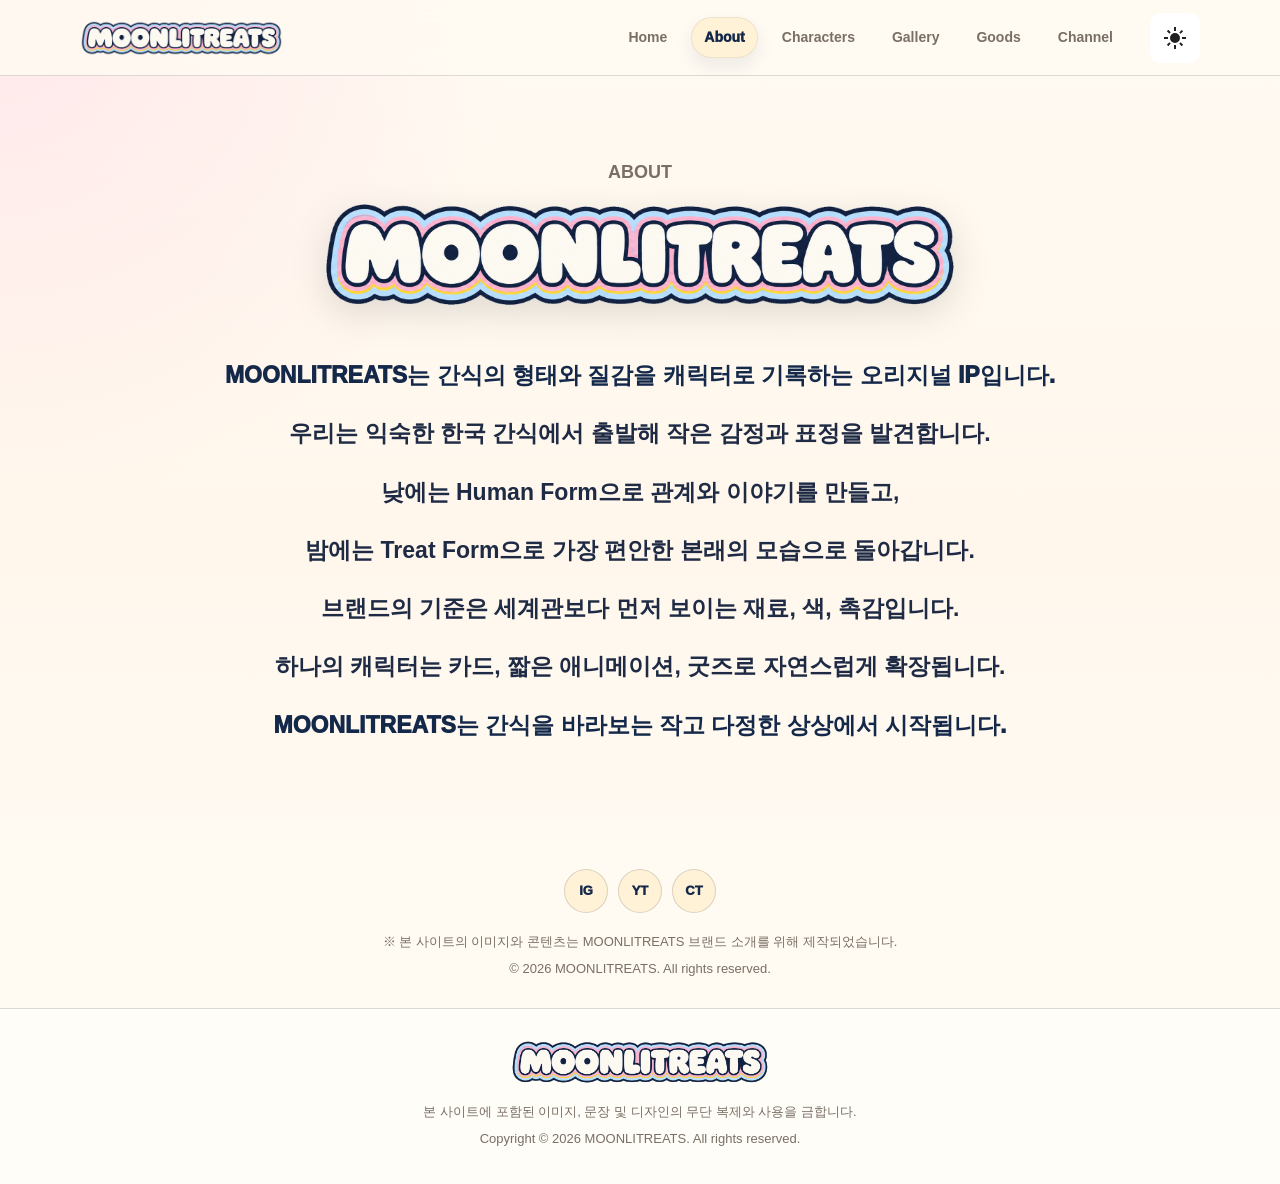
==== commit f1981de0: "Refine MOONLITREATS site UI and cleanup" ====
--- a/about.html
+++ b/about.html
@@ -1,167 +1,76 @@
-<!DOCTYPE html>
+﻿<!DOCTYPE html>
 <html lang="ko">
-
 <head>
-    <meta charset="UTF-8" />
-    <meta name="viewport" content="width=device-width, initial-scale=1.0" />
-    <title>MOONLITREATS</title>
-
-    <link rel="stylesheet" href="css/style.css" />
+  <meta charset="UTF-8">
+  <meta name="viewport" content="width=device-width, initial-scale=1.0">
+  <title>About | MOONLITREATS</title>
+  <meta name="description" content="MOONLITREATS 소개와 브랜드 방향.">
+  <link rel="icon" href="assets/images/favicon.png">
+  <script src="js/theme-init.js"></script>
+  <link rel="stylesheet" href="css/style.css">
+  <script src="js/main.js" defer></script>
 </head>
-
 <body>
-    <header class="site-header">
-        <div class="container header-inner">
-            <a href="index.html" class="logo"><img src="assets/images/logo_main.png" alt="MOONLITREATS Logo"></a>
-
-            <nav class="site-nav" aria-label="메인 메뉴">
-                <ul>
-                    <li><a href="index.html">Home</a></li>
-                    <li><a href="about.html">About</a></li>
-                    <li><a href="characters.html">Characters</a></li>
-                    <li><a href="goods.html">Goods</a></li>
-                    <li><a href="gallery.html">Gallery</a></li>
-                    <li>
-                        <button class="dark-light-toggle" type="button" aria-label="다크 모드/라이트 모드 전환">
-                            <div class="icon30 sun">
-                                <svg xmlns="http://www.w3.org/2000/svg" height="24px" viewBox="0 -960 960 960"
-                                    width="24px" fill="#222222">
-                                    <path
-                                        d="M480-280q-83 0-141.5-58.5T280-480q0-83 58.5-141.5T480-680q83 0 141.5 58.5T680-480q0 83-58.5 141.5T480-280ZM200-440H40v-80h160v80Zm720 0H760v-80h160v80ZM440-760v-160h80v160h-80Zm0 720v-160h80v160h-80ZM256-650l-101-97 57-59 96 100-52 56Zm492 496-97-101 53-55 101 97-57 59Zm-98-550 97-101 59 57-100 96-56-52ZM154-212l101-97 55 53-97 101-59-57Z" />
-                                </svg>
-                            </div>
-                            <div class="icon30 moon">
-                                <svg xmlns="http://www.w3.org/2000/svg" height="24px" viewBox="0 -960 960 960"
-                                    width="24px" fill="#FFFFFF">
-                                    <path
-                                        d="M480-120q-150 0-255-105T120-480q0-150 105-255t255-105q14 0 27.5 1t26.5 3q-41 29-65.5 75.5T444-660q0 90 63 153t153 63q55 0 101-24.5t75-65.5q2 13 3 26.5t1 27.5q0 150-105 255T480-120Z" />
-                                </svg>
-                            </div>
-                        </button>
-                    </li>
-                </ul>
-            </nav>
+  <a class="skip-link" href="#main-content">본문으로 바로가기</a>
+  <header class="site-header">
+    <a class="brand-logo" href="index.html" aria-label="MOONLITREATS home"><img src="assets/images/logo-primary-transparent.png" alt="MOONLITREATS"></a>
+    <button class="dark-light-toggle" type="button" aria-label="다크 모드/라이트 모드 전환">
+  <div class="icon30 sun" aria-hidden="true">
+    <svg xmlns="http://www.w3.org/2000/svg" height="24px" viewBox="0 -960 960 960" width="24px" fill="#222222"><path d="M480-280q-83 0-141.5-58.5T280-480q0-83 58.5-141.5T480-680q83 0 141.5 58.5T680-480q0 83-58.5 141.5T480-280ZM200-440H40v-80h160v80Zm720 0H760v-80h160v80ZM440-760v-160h80v160h-80Zm0 720v-160h80v160h-80ZM256-650l-101-97 57-59 96 100-52 56Zm492 496-97-101 53-55 101 97-57 59Zm-98-550 97-101 59 57-100 96-56-52ZM154-212l101-97 55 53-97 101-59-57Z"/></svg>
+  </div>
+  <div class="icon30 moon" aria-hidden="true">
+    <svg xmlns="http://www.w3.org/2000/svg" height="24px" viewBox="0 -960 960 960" width="24px" fill="#FFFFFF"><path d="M480-120q-150 0-255-105T120-480q0-150 105-255t255-105q14 0 27.5 1t26.5 3q-41 29-65.5 75.5T444-660q0 90 63 153t153 63q55 0 101-24.5t75-65.5q2 13 3 26.5t1 27.5q0 150-105 255T480-120Z"/></svg>
+  </div>
+</button>
+    <button class="nav-toggle" type="button" aria-label="메뉴 열기" aria-expanded="false" aria-controls="site-nav"><span></span><span></span><span></span></button>
+    <nav class="site-nav" id="site-nav" aria-label="주요 메뉴">
+      <a href="index.html">Home</a><a href="about.html" aria-current="page">About</a><a href="characters.html">Characters</a><a href="gallery.html">Gallery</a><a href="goods-preview.html">Goods</a><a href="contact.html">Channel</a>
+    </nav>
+  </header>
+  <main id="main-content">
+    <section class="page-hero about-hero">
+      <p class="eyebrow">ABOUT</p>
+      <h1>
+        <img class="about-logo" src="assets/images/logo-primary-nohalo.png" alt="MOONLITREATS">
+      </h1>
+    </section>
+    <section class="section about-statement" aria-label="MOONLITREATS about introduction">
+      <p>MOONLITREATS는 간식의 형태와 질감을 캐릭터로 기록하는 오리지널 IP입니다.</p>
+      <p>우리는 익숙한 한국 간식에서 출발해 작은 감정과 표정을 발견합니다.</p>
+      <p>낮에는 Human Form으로 관계와 이야기를 만들고,</p>
+      <p>밤에는 Treat Form으로 가장 편안한 본래의 모습으로 돌아갑니다.</p>
+      <p>브랜드의 기준은 세계관보다 먼저 보이는 재료, 색, 촉감입니다.</p>
+      <p>하나의 캐릭터는 카드, 짧은 애니메이션, 굿즈로 자연스럽게 확장됩니다.</p>
+      <p>MOONLITREATS는 간식을 바라보는 작고 다정한 상상에서 시작됩니다.</p>
+    </section>
+  </main>
+  <footer class="site-footer">
+  <div class="footer-upper">
+    <div class="container footer-upper-inner">
+      <div class="footer-social">
+        <a href="https://www.instagram.com/moonlitreats" class="footer-social-link" aria-label="Instagram" target="_blank" rel="noopener noreferrer">IG</a>
+        <a href="https://www.youtube.com/@MOONLITREATS" class="footer-social-link" aria-label="YouTube" target="_blank" rel="noopener noreferrer">YT</a>
+        <a href="contact.html" class="footer-social-link" aria-label="Contact">CT</a>
+      </div>
+      <div class="footer-notice">
+        <p>※ 본 사이트의 이미지와 콘텐츠는 MOONLITREATS 브랜드 소개를 위해 제작되었습니다.</p>
+        <p>© <span class="current-year"></span> MOONLITREATS. All rights reserved.</p>
+      </div>
+    </div>
+  </div>
+  <div class="footer-lower">
+    <div class="container footer-lower-inner">
+      <div class="footer-brand-row">
+        <a href="index.html" class="footer-logo">
+          <img src="assets/images/logo-primary-transparent.png" alt="MOONLITREATS 홈으로 이동">
+        </a>
+        <div class="footer-legal">
+          <p>본 사이트에 포함된 이미지, 문장 및 디자인의 무단 복제와 사용을 금합니다.</p>
+          <p>Copyright © <span class="current-year"></span> MOONLITREATS. All rights reserved.</p>
         </div>
-    </header>
-
-    <main class="about-page">
-        <section id="hero" class="about-hero" aria-labelledby="about-title">
-            <div class="container about-hero-inner">
-                <p class="about-kicker">About MOONLITREATS</p>
-                <h1 id="about-title">MOONLITREATS</h1>
-                <p class="about-lead">
-                    MOONLITREATS는 달빛 아래에서 한국의 다과가 조용히 깨어나는
-                    캐릭터 IP 브랜드입니다. 익숙한 재료의 질감과 밤의 온기를 바탕으로,
-                    짧은 이야기와 작은 굿즈로 이어지는 부드러운 세계를 만듭니다.
-                </p>
-
-                <div class="about-summary" aria-label="브랜드 핵심 소개">
-                    <p>
-                        쌀, 꿀, 차, 과일처럼 익숙한 다과의 감각을 먼저 바라보고,
-                        그 재료가 가진 색과 촉감에서 캐릭터의 형태와 성격을 끌어냅니다.
-                        낮에는 사람처럼 움직이고, 밤에는 본래의 과자 형태로 돌아가는
-                        조용한 리듬이 이 브랜드의 기본 정서입니다.
-                    </p>
-                </div>
-            </div>
-        </section>
-    </main>
-
-    <footer class="site-footer">
-        <div class="footer-upper">
-            <div class="container footer-upper-inner">
-
-                <div class="footer-social">
-                    <a href="#instagram.com/moonlitreats" class="footer-social-link" aria-label="Instagram"
-                        target="_blank" rel="noopener noreferrer">
-                        IG
-                    </a>
-
-                    <a href="#www.youtube.com/@MOONLITREATS" class="footer-social-link" aria-label="YouTube"
-                        target="_blank" rel="noopener noreferrer">
-                        YT
-                    </a>
-
-                    <a href="#" class="footer-social-link" aria-label="X" target="_blank" rel="noopener noreferrer">
-                        X
-                    </a>
-                </div>
-
-                <div class="footer-notice">
-                    <p>
-                        ※ 본 사이트의 이미지와 콘텐츠는
-                        MOONLITREATS 브랜드 소개를 위해 제작되었습니다.
-                    </p>
-
-                    <p>
-                        © <span id="current-year"></span> MOONLITREATS.
-                        All rights reserved.
-                    </p>
-                </div>
-
-            </div>
-        </div>
-
-        <div class="footer-lower">
-            <div class="container footer-lower-inner">
-
-                <nav class="footer-links" aria-label="푸터 메뉴">
-                    <ul>
-                        <li>
-                            <a href="about.html">
-                                About
-                            </a>
-                        </li>
-
-                        <li>
-                            <a href="characters.html">
-                                Characters
-                            </a>
-                        </li>
-
-                        <li>
-                            <a href="goods.html">
-                                Goods
-                            </a>
-                        </li>
-
-                        <li>
-                            <a href="gallery.html">
-                                Gallery
-                            </a>
-                        </li>
-
-                        <li>
-                            <a href="#">
-                                Privacy Policy
-                            </a>
-                        </li>
-                    </ul>
-                </nav>
-
-                <div class="footer-brand-row">
-                    <a href="index.html" class="footer-logo">
-                        <img src="assets/images/logo_main.png" alt="MOONLITREATS 홈으로 이동">
-                    </a>
-
-                    <div class="footer-legal">
-                        <p>
-                            본 사이트에 포함된 이미지, 문장 및 디자인의
-                            무단 복제와 사용을 금합니다.
-                        </p>
-
-                        <p>
-                            Copyright © <span id="current-year"></span>
-                            MOONLITREATS. All rights reserved.
-                        </p>
-                    </div>
-                </div>
-            </div>
-        </div>
-    </footer>
-
-
-    <script src="js/main.js"></script>
+      </div>
+    </div>
+  </div>
+</footer>
 </body>
-
 </html>
--- a/css/style.css
+++ b/css/style.css
@@ -1,146 +1,158 @@
-
-* {
-  box-sizing: border-box;
-}
-
-html {
-  scroll-behavior: smooth;
-}
-
-body,
-h1,
-h2,
-p,
-ul {
-  margin: 0;
-}
-
-ul {
-  padding: 0;
-  list-style: none;
-}
-
-a {
-  color: inherit;
-  text-decoration: none;
-}
-
-img {
-  max-width: 100%;
-  display: block;
-}
-
-:root {
-  --container-width: 1200px;
-  --container-padding: 24px;
-  
-  --header-height: 80px;
-  
-  --color-bg: #ffffff;
-  --color-text: #222222;
-  
-  --color-border: #e5e5e5;
- 
-  --color-primary: #C7A569;
-  
-}
-
-:root[color-theme='light'] {
+﻿:root {
+  --color-bg: #fff7ec;
+  --color-surface: #fffaf2;
+  --color-text: #1f2b45;
+  --color-muted: #7a6f65;
+  --color-navy: #14284a;
+  --color-pink: #ffd2e1;
+  --color-blue: #bde5ff;
+  --color-yellow: #ffe890;
+  --color-cream: #fff2d6;
+  --color-line: rgba(31, 43, 69, 0.16);
   --surface-default: #F2F0EE;
-  --text-default: #222222;
   --btn-default: #FFFFFF;
   --btn-svg-hover: #FFA500;
-
-  --header-bg: #FFFFFF;
-
-  --footer-text: #222222;
-  --footer-text-secondary: #6F6A64;
-  --footer-border: #D8D4CF;
-
-  --footer-social-bg: #FFFFFF;
-  --footer-social-text: #222222;
-}
-
-:root[color-theme='dark'] {
+  --site-chrome-bg: rgba(255, 250, 242, 0.88);
+  --site-footer-bg: #fffdf8;
+  --nav-active-bg: var(--color-cream);
+  --nav-active-text: var(--color-navy);
+  --container: 1120px;
+  --radius-card: 24px;
+  --radius-pill: 999px;
+  --shadow-soft: 0 18px 50px rgba(31, 43, 69, 0.1);
+  color-scheme: light;
+}
+
+* { box-sizing: border-box; }
+html { scroll-behavior: smooth; }
+
+body {
+  margin: 0;
+  color: var(--color-text);
+  font-family: "Inter", "Pretendard", "Apple SD Gothic Neo", "Noto Sans KR", Arial, sans-serif;
+  line-height: 1.65;
+  background:
+    radial-gradient(circle at top left, rgba(255, 210, 225, 0.45), transparent 32rem),
+    linear-gradient(180deg, #fffaf2 0%, var(--color-bg) 46%, #fffdf8 100%);
+  transition: background-color 0.5s, background 0.5s, color 0.5s;
+}
+
+body.modal-open {
+  overflow: hidden;
+}
+
+:root[color-theme="dark"] {
   --surface-default: #17171C;
-  --text-default: #F5F5F5;
   --btn-default: #23232B;
   --btn-svg-hover: gold;
-
-  --header-bg: #23232B;
-
-  --footer-text: #F5F5F5;
-  --footer-text-secondary: #BEBEBE;
-  --footer-border: #35353D;
-
-  --footer-social-bg: #23232B;
-  --footer-social-text: #F5F5F5;
-}
-
-body {
-  background-color: var(--surface-default);
-  color: var(--text-default);
-
-  transition:
-    background-color 0.4s,
-    color 0.4s;
-}
-
-.container {
-  width: 100%;
-  max-width: var(--container-width);
-  margin: 0 auto;
-  padding-left: var(--container-padding);
-  padding-right: var(--container-padding);
+  --color-bg: #111b34;
+  --color-surface: #172440;
+  --color-text: #fff8e8;
+  --color-muted: #d8cfc0;
+  --color-navy: #fff2d6;
+  --color-line: rgba(255, 248, 232, 0.22);
+  --site-chrome-bg: rgba(23, 36, 64, 0.9);
+  --site-footer-bg: #111b34;
+  --nav-active-bg: rgba(255, 210, 225, 0.18);
+  --nav-active-text: #fff8e8;
+  --shadow-soft: 0 18px 50px rgba(0, 0, 0, 0.28);
+  color-scheme: dark;
+}
+
+:root[color-theme="dark"] body {
+  background:
+    radial-gradient(circle at top left, rgba(255, 210, 225, 0.18), transparent 32rem),
+    linear-gradient(180deg, #0e1830 0%, #111b34 58%, #17213d 100%);
+}
+
+img { display: block; max-width: 100%; }
+a { color: inherit; text-decoration: none; }
+button { font: inherit; }
+
+body.page-enter main {
+  animation: page-pop-in 0.5s cubic-bezier(0.19, 1, 0.28, 1) both;
+  transform-origin: 50% 24px;
+}
+
+body.page-leaving main {
+  animation: page-pop-out 0.5s cubic-bezier(0.4, 0, 0.2, 1) both;
+  pointer-events: none;
+}
+
+:focus-visible {
+  outline: 3px solid rgba(180, 95, 122, 0.52);
+  outline-offset: 4px;
+}
+
+.skip-link {
+  position: fixed;
+  left: 18px;
+  top: 12px;
+  z-index: 100;
+  padding: 10px 14px;
+  border-radius: var(--radius-pill);
+  color: white;
+  background: var(--color-navy);
+  font-weight: 900;
+  transform: translateY(-150%);
+  transition: transform 0.2s ease;
+}
+
+.skip-link:focus-visible {
+  transform: translateY(0);
+}
+
+.sr-only {
+  position: absolute;
+  width: 1px;
+  height: 1px;
+  padding: 0;
+  margin: -1px;
+  overflow: hidden;
+  clip: rect(0, 0, 0, 0);
+  white-space: nowrap;
+  border: 0;
 }
 
 .site-header {
   position: sticky;
   top: 0;
-  z-index: 1000;
-
-  background: var(--header-bg);
-
-  transition:
-    background .4s,
-    box-shadow .4s;
-}
-
-.header-inner {
+  z-index: 20;
   display: flex;
   align-items: center;
   justify-content: space-between;
-  min-height: var(--header-height);
-}
-
-.logo img {
-  width: 220px;
-  height: auto;
-}
-
-.site-nav ul {
-  display: flex;
-  align-items: center;
-  gap: 28px;
-}
-
-/* Dark/ light Mode Toggle Styles */
+  gap: 24px;
+  min-height: 76px;
+  padding: 12px max(22px, calc((100vw - var(--container)) / 2));
+  color: var(--color-text);
+  background: var(--site-chrome-bg);
+  border-bottom: 1px solid var(--color-line);
+  backdrop-filter: blur(16px);
+  transition: background-color 0.5s, background 0.5s, color 0.5s, border-color 0.5s;
+}
+
+.brand-logo img { height: 36px; width: auto; }
 
 .dark-light-toggle {
+  order: 3;
+  flex: 0 0 auto;
   display: flex;
   justify-content: center;
   align-items: center;
-
   position: relative;
   width: 50px;
   height: 50px;
-  background-color: var(--btn-default);
+  margin-left: 0;
   border: none;
   border-radius: 10px;
   overflow: hidden;
   cursor: pointer;
-
-  transition: background-color 0.5s;
+  background-color: var(--btn-default);
+  transition: background-color 0.5s, transform 0.3s ease;
+}
+
+.dark-light-toggle:hover {
+  transform: translateY(-1px);
 }
 
 .icon30 {
@@ -153,52 +165,42 @@
   transition: transform 0.5s ease-in-out;
 }
 
-.icon30>svg {
+.icon30 > svg {
   transition: fill 0.5s, transform 0.5s ease;
 }
 
 .sun {
   display: flex;
+  transform-origin: 50% 200%;
 }
 
 .moon {
   display: none;
-}
-
-[color-theme='dark'] .dark-light-toggle .sun {
-  animation: set-animation 1s forwards;
-}
-
-[color-theme='dark'] .dark-light-toggle .moon {
-  animation: rise-animation 1s forwards;
-}
-
-@keyframes rise-animation {
-  from {
-    transform: rotate(180deg);
-  }
-
-  to {
-    transform: rotate(360deg);
-  }
-}
-
-@keyframes set-animation {
-  from {
-    transform: rotate(0deg);
-  }
-
-  to {
-    transform: rotate(180deg);
-  }
-}
-
-:root[color-theme='dark'] .dark-light-toggle .sun {
+  transform-origin: 50% 200%;
+}
+
+:root[color-theme="dark"] .dark-light-toggle .sun {
   display: none;
 }
 
-:root[color-theme='dark'] .dark-light-toggle .moon {
+:root[color-theme="dark"] .dark-light-toggle .moon {
   display: flex;
+}
+
+:root.theme-is-changing .dark-light-toggle .sun {
+  animation: rise-animation 0.65s forwards;
+}
+
+:root.theme-is-changing .dark-light-toggle .moon {
+  animation: set-animation 0.65s forwards;
+}
+
+:root[color-theme="dark"].theme-is-changing .dark-light-toggle .sun {
+  animation: set-animation 0.65s forwards;
+}
+
+:root[color-theme="dark"].theme-is-changing .dark-light-toggle .moon {
+  animation: rise-animation 0.65s forwards;
 }
 
 .dark-light-toggle:hover svg {
@@ -206,1165 +208,1306 @@
   transform: scale(1.2);
 }
 
-/* =========================================
-FOOTER
-========================================= */
+@keyframes rise-animation {
+  from { transform: rotate(180deg); }
+  to { transform: rotate(360deg); }
+}
+
+@keyframes set-animation {
+  from { transform: rotate(0deg); }
+  to { transform: rotate(180deg); }
+}
+
+@keyframes page-pop-in {
+  0% {
+    opacity: 0;
+    transform: translateY(14px) scale(0.985);
+    filter: blur(3px);
+  }
+  64% {
+    opacity: 1;
+    transform: translateY(-2px) scale(1.006);
+    filter: blur(0);
+  }
+  100% {
+    opacity: 1;
+    transform: translateY(0) scale(1);
+    filter: blur(0);
+  }
+}
+
+@keyframes page-pop-out {
+  from {
+    opacity: 1;
+    transform: translateY(0) scale(1);
+    filter: blur(0);
+  }
+  to {
+    opacity: 0;
+    transform: translateY(10px) scale(0.99);
+    filter: blur(2px);
+  }
+}
+
+@keyframes nav-link-press {
+  0% {
+    transform: translateY(0) scale(1);
+  }
+  18% {
+    transform: translateY(1px) scale(0.96, 1.04);
+  }
+  42% {
+    transform: translateY(-1px) scale(1.025, 0.985);
+  }
+  100% {
+    transform: translateY(0) scale(1);
+  }
+}
+
+.site-nav {
+  order: 2;
+  margin-left: auto;
+  display: flex;
+  align-items: center;
+  gap: 11px;
+  color: var(--color-muted);
+  font-size: 14px;
+  font-weight: 800;
+}
+
+.site-nav a {
+  position: relative;
+  border-radius: var(--radius-pill);
+  padding: 9px 13px;
+  transition: background-color 0.2s ease, color 0.2s ease, transform 0.2s ease, box-shadow 0.2s ease;
+}
+
+.site-nav a:hover,
+.site-nav a[aria-current="page"] {
+  color: var(--nav-active-text);
+  background: var(--nav-active-bg);
+}
+
+.site-nav a[aria-current="page"] {
+  font-weight: 950;
+  box-shadow:
+    inset 0 0 0 1px rgba(31, 43, 69, 0.08),
+    0 8px 18px rgba(31, 43, 69, 0.08);
+}
+
+.site-nav a:hover { transform: translateY(-1px); }
+
+.site-nav a.is-transitioning {
+  color: var(--nav-active-text);
+  background: var(--nav-active-bg);
+  animation: nav-link-press 0.5s cubic-bezier(0.18, 1, 0.24, 1) both;
+}
+
+.nav-toggle {
+  order: 4;
+  display: none;
+  width: 42px;
+  height: 42px;
+  border: 1px solid var(--color-line);
+  border-radius: 50%;
+  background: var(--color-surface);
+  cursor: pointer;
+  transition: background-color 0.2s ease, border-color 0.2s ease;
+}
+
+.nav-toggle span {
+  display: block;
+  width: 18px;
+  height: 2px;
+  margin: 4px auto;
+  background: var(--color-navy);
+  transition: transform 0.2s ease, opacity 0.2s ease;
+}
+
+.nav-toggle.is-open span:nth-child(1) {
+  transform: translateY(6px) rotate(45deg);
+}
+
+.nav-toggle.is-open span:nth-child(2) {
+  opacity: 0;
+}
+
+.nav-toggle.is-open span:nth-child(3) {
+  transform: translateY(-6px) rotate(-45deg);
+}
+
+.page-hero,
+.section {
+  width: min(var(--container), calc(100% - 40px));
+  margin: 0 auto;
+}
+
+.home-hero,
+.home-slider-section,
+.home-centered {
+  width: min(960px, calc(100% - 48px));
+  margin: 0 auto;
+}
+
+.home-centered {
+  text-align: center;
+}
+
+.home-centered .section-heading {
+  margin-right: auto;
+  margin-left: auto;
+}
+
+.home-centered .news-list article {
+  grid-template-columns: 1fr;
+  gap: 8px;
+  justify-items: center;
+  text-align: center;
+}
+
+.home-centered .feature-link-card {
+  justify-items: center;
+  text-align: center;
+}
+
+.home-hero {
+  display: grid;
+  place-items: center;
+  min-height: calc(100vh - 76px);
+  padding: 54px 0 44px;
+}
+
+.home-hero-image {
+  width: min(760px, 100%);
+  max-height: min(70vh, 680px);
+  object-fit: contain;
+  filter: drop-shadow(0 26px 42px rgba(31, 43, 69, 0.14));
+}
+
+.home-slider-section {
+  display: grid;
+  gap: 18px;
+  padding: 18px 0 74px;
+}
+
+.home-slider {
+  position: relative;
+  display: grid;
+  place-items: center;
+  min-height: clamp(340px, 52vw, 620px);
+  overflow: hidden;
+  border: 1px solid var(--color-line);
+  border-radius: var(--radius-card);
+  background: rgba(255, 250, 242, 0.62);
+  box-shadow: var(--shadow-soft);
+}
+
+.home-slide {
+  position: absolute;
+  inset: 0;
+  display: grid;
+  place-items: center;
+  padding: clamp(18px, 4vw, 42px);
+  opacity: 0;
+  transform: scale(1.018);
+  transition: opacity 0.7s ease, transform 0.7s ease;
+}
+
+.home-slide.is-active {
+  opacity: 1;
+  transform: scale(1);
+}
+
+.home-slide img {
+  width: 100%;
+  height: 100%;
+  max-height: 540px;
+  object-fit: contain;
+}
+
+.slider-dots {
+  display: flex;
+  justify-content: center;
+  gap: 9px;
+}
+
+.slider-dots span {
+  width: 8px;
+  height: 8px;
+  border-radius: 999px;
+  background: rgba(31, 43, 69, 0.22);
+  transition: width 0.3s ease, background-color 0.3s ease;
+}
+
+.slider-dots span.is-active {
+  width: 24px;
+  background: #b45f7a;
+}
+
+.eyebrow {
+  margin: 0 0 10px;
+  color: #b45f7a;
+  font-size: 13px;
+  font-weight: 900;
+  letter-spacing: 0;
+  text-transform: uppercase;
+}
+
+h1, h2, h3, p { margin-top: 0; }
+h1 {
+  margin-bottom: 18px;
+  font-size: clamp(42px, 7vw, 84px);
+  line-height: 1.04;
+  letter-spacing: 0;
+}
+
+h2 {
+  margin-bottom: 16px;
+  font-size: clamp(28px, 4vw, 46px);
+  line-height: 1.15;
+  letter-spacing: 0;
+}
+
+h3 { font-size: 22px; line-height: 1.25; }
+
+.page-hero p {
+  color: var(--color-muted);
+  font-size: 18px;
+}
+
+.section { padding: 68px 0; }
+.page-hero { padding: 82px 0 34px; }
+.page-hero {
+  width: min(960px, calc(100% - 48px));
+  text-align: center;
+}
+.page-hero h1 {
+  max-width: 920px;
+  margin-right: auto;
+  margin-left: auto;
+  font-size: clamp(38px, 6vw, 68px);
+}
+.page-hero p {
+  max-width: 760px;
+  margin-right: auto;
+  margin-left: auto;
+}
+
+.about-hero {
+  padding-bottom: 8px;
+}
+
+.about-hero h1 {
+  display: grid;
+  justify-items: center;
+  margin-bottom: 0;
+}
+
+.about-logo {
+  width: min(640px, 86vw);
+  height: auto;
+  filter: drop-shadow(0 10px 18px rgba(0, 0, 0, 0.12));
+}
+
+.about-statement {
+  display: grid;
+  gap: 18px;
+  width: min(880px, calc(100% - 48px));
+  padding: 36px 0 96px;
+  text-align: center;
+}
+
+.about-statement p {
+  margin: 0;
+  color: var(--color-text);
+  font-size: clamp(16px, 2vw, 23px);
+  font-weight: 750;
+  line-height: 1.75;
+}
+
+.about-statement p:first-child,
+.about-statement p:last-child {
+  color: var(--color-navy);
+  font-weight: 950;
+}
+
+.section-heading { max-width: 720px; margin-bottom: 24px; }
+.section-heading {
+  margin-right: auto;
+  margin-left: auto;
+  text-align: center;
+}
+.goods-grid,
+.channel-grid {
+  display: grid;
+  grid-template-columns: repeat(3, 1fr);
+  gap: 16px;
+}
+
+.goods-grid article,
+.channel-card,
+.character-card,
+.gallery-grid article {
+  border: 1px solid var(--color-line);
+  border-radius: var(--radius-card);
+  background: rgba(255, 250, 242, 0.78);
+  box-shadow: 0 10px 28px rgba(31, 43, 69, 0.06);
+  transition: transform 0.2s ease, box-shadow 0.2s ease, border-color 0.2s ease;
+}
+
+.goods-grid article:hover,
+.channel-card:hover,
+.character-card:hover,
+.gallery-grid article:hover,
+.feature-link-card:hover {
+  transform: translateY(-3px);
+  border-color: rgba(180, 95, 122, 0.28);
+  box-shadow: 0 16px 36px rgba(31, 43, 69, 0.1);
+}
+
+.character-card p, .goods-grid p, .channel-card p { color: var(--color-muted); }
+
+.news-section {
+  border-top: 1px solid var(--color-line);
+}
+
+.news-list {
+  display: grid;
+  gap: 10px;
+}
+
+.news-list article {
+  display: grid;
+  grid-template-columns: 140px 1fr;
+  gap: 18px;
+  align-items: baseline;
+  padding: 18px 20px;
+  border: 1px solid var(--color-line);
+  border-radius: 18px;
+  background: rgba(255, 250, 242, 0.78);
+}
+
+:root[color-theme="dark"] .news-list article {
+  background: rgba(23, 36, 64, 0.78);
+}
+
+.news-list time {
+  color: #b45f7a;
+  font-size: 13px;
+  font-weight: 900;
+}
+
+.news-list p {
+  margin: 0;
+  color: var(--color-muted);
+}
+
+.feature-link-grid {
+  display: grid;
+  grid-template-columns: repeat(4, minmax(0, 1fr));
+  gap: 16px;
+}
+
+.feature-link-card {
+  display: grid;
+  min-height: 210px;
+  padding: 22px;
+  border: 1px solid var(--color-line);
+  border-radius: var(--radius-card);
+  background: rgba(255, 250, 242, 0.78);
+  box-shadow: 0 10px 28px rgba(31, 43, 69, 0.06);
+  transition: transform 0.2s ease, box-shadow 0.2s ease, border-color 0.2s ease;
+}
+
+:root[color-theme="dark"] .feature-link-card,
+:root[color-theme="dark"] .goods-grid article,
+:root[color-theme="dark"] .channel-card,
+:root[color-theme="dark"] .character-card,
+:root[color-theme="dark"] .gallery-grid article,
+:root[color-theme="dark"] .home-slider {
+  background: rgba(23, 36, 64, 0.78);
+}
+
+.feature-link-card span {
+  color: #b45f7a;
+  font-size: 13px;
+  font-weight: 900;
+  text-transform: uppercase;
+}
+
+.feature-link-card strong {
+  margin-top: 26px;
+  color: var(--color-navy);
+  font-size: 22px;
+}
+
+.feature-link-card p {
+  margin: 10px 0 0;
+  color: var(--color-muted);
+}
+
+.goods-grid strong,
+.channel-card strong,
+.gallery-grid span {
+  color: #b45f7a;
+  font-size: 13px;
+  font-weight: 900;
+  text-transform: uppercase;
+}
+
+.character-page-title {
+  width: min(820px, calc(100% - 48px));
+  margin: 74px auto 0;
+  color: var(--color-navy);
+  font-size: clamp(42px, 6vw, 68px);
+  font-weight: 950;
+  line-height: 1;
+  letter-spacing: 0;
+  text-align: center;
+}
+
+.character-grid {
+  display: grid;
+  grid-template-columns: repeat(3, minmax(0, 1fr));
+  gap: 38px 30px;
+  width: min(820px, calc(100% - 48px));
+  padding-bottom: 86px;
+}
+
+.character-card {
+  padding: 20px;
+  text-align: center;
+}
+
+.characters-visual-grid {
+  padding-top: 76px;
+}
+
+.character-image-card {
+  --character-accent-deep: #b45f7a;
+  display: grid;
+  grid-template-columns: 1fr;
+  grid-template-rows: auto auto;
+  align-items: center;
+  justify-items: center;
+  gap: 12px;
+  min-height: 0;
+  padding: 0;
+  border: 0;
+  background: transparent;
+  box-shadow: none;
+  cursor: pointer;
+  overflow: visible;
+}
+
+.character-image-card:nth-child(2) {
+  --character-accent-deep: #87956f;
+}
+
+.character-image-card:nth-child(3) {
+  --character-accent-deep: #d18b35;
+}
+
+.character-image-card:nth-child(4) {
+  --character-accent-deep: #b98462;
+}
+
+.character-image-card:nth-child(5) {
+  --character-accent-deep: #d98a9e;
+}
+
+.character-image-card::before {
+  content: none;
+}
+
+.character-image-card:hover {
+  transform: translateY(-2px);
+  border-color: transparent;
+  box-shadow: none;
+}
+
+.character-image-card:hover::before {
+  content: none;
+}
+
+.character-card-art {
+  grid-area: 1 / 1;
+  z-index: 1;
+  width: min(100%, 230px);
+  aspect-ratio: 1;
+  height: auto;
+  border: 1px solid color-mix(in srgb, var(--character-accent-deep) 34%, transparent);
+  border-radius: 8px;
+  box-shadow: 0 14px 30px rgba(31, 43, 69, 0.1);
+  object-fit: cover;
+  opacity: 1;
+  visibility: visible;
+  transform: translateY(0) scale(1);
+  transition: transform 0.24s ease, box-shadow 0.24s ease, border-color 0.24s ease;
+}
+
+.character-image-card:hover .character-card-art {
+  border-color: color-mix(in srgb, var(--character-accent-deep) 58%, transparent);
+  box-shadow: 0 20px 40px rgba(31, 43, 69, 0.16);
+  transform: translateY(-5px) scale(1.018);
+}
+
+.character-select-label {
+  position: relative;
+  grid-area: 2 / 1;
+  z-index: 2;
+  display: inline-grid;
+  place-items: center;
+  min-width: 86px;
+  min-height: 27px;
+  border: 2px solid var(--character-accent-deep);
+  border-radius: var(--radius-pill);
+  padding: 1px 18px 0;
+  color: var(--color-navy);
+  background:
+    radial-gradient(circle at 16% 28%, rgba(255, 255, 255, 0.9), transparent 18%),
+    linear-gradient(180deg, #fffaf2 0%, #fff2d6 100%);
+  box-shadow:
+    0 3px 0 color-mix(in srgb, var(--character-accent-deep) 78%, rgba(31, 43, 69, 0.16)),
+    0 9px 16px rgba(31, 43, 69, 0.07);
+  font-size: 12px;
+  font-weight: 950;
+  line-height: 1;
+  letter-spacing: 0;
+  transition: transform 0.2s ease, box-shadow 0.2s ease, background-color 0.2s ease;
+}
+
+:root[color-theme="dark"] .character-select-label {
+  color: #101a31;
+  background:
+    radial-gradient(circle at 16% 28%, rgba(255, 255, 255, 0.9), transparent 18%),
+    linear-gradient(180deg, #fffaf2 0%, #fff2d6 100%);
+}
+
+.character-image-card:hover .character-select-label {
+  transform: translateY(1px);
+  box-shadow:
+    0 2px 0 color-mix(in srgb, var(--character-accent-deep) 78%, rgba(31, 43, 69, 0.16)),
+    0 7px 13px rgba(31, 43, 69, 0.07);
+}
+
+.character-modal {
+  position: fixed;
+  inset: 0;
+  z-index: 90;
+  display: grid;
+  place-items: center;
+  padding: 34px;
+  opacity: 0;
+  pointer-events: none;
+  transition: opacity 0.24s ease;
+}
+
+.character-modal.is-open {
+  opacity: 1;
+  pointer-events: auto;
+}
+
+.character-modal-backdrop {
+  position: absolute;
+  inset: 0;
+  background: rgba(11, 18, 34, 0.72);
+  backdrop-filter: blur(8px);
+}
+
+.character-modal-shell {
+  position: relative;
+  width: min(880px, 100%);
+  height: min(620px, calc(100vh - 68px));
+  max-height: min(720px, calc(100vh - 68px));
+  transform: translateY(12px) scale(0.98);
+  transition: transform 0.24s ease;
+}
+
+.character-modal-panel {
+  width: 100%;
+  height: 100%;
+  overflow: hidden;
+  border: 1px solid rgba(31, 43, 69, 0.18);
+  border-radius: 8px;
+  color: var(--color-text);
+  background:
+    linear-gradient(180deg, rgba(255, 255, 255, 0.66), rgba(255, 250, 242, 0.94)),
+    var(--color-surface);
+  box-shadow: 0 28px 90px rgba(11, 18, 34, 0.34);
+}
+
+:root[color-theme="dark"] .character-modal-panel {
+  border-color: rgba(255, 248, 232, 0.2);
+  color: var(--color-text);
+  background:
+    linear-gradient(180deg, rgba(30, 45, 78, 0.96), rgba(16, 26, 49, 0.98)),
+    var(--color-surface);
+}
+
+.character-modal.is-open .character-modal-shell {
+  transform: translateY(0) scale(1);
+}
+
+.character-modal-inner {
+  display: grid;
+  grid-template-columns: minmax(260px, 0.9fr) minmax(280px, 1fr);
+  gap: clamp(22px, 4vw, 48px);
+  align-items: center;
+  height: 100%;
+  min-height: 0;
+  padding: clamp(44px, 6vh, 64px) clamp(28px, 5vw, 54px);
+  color: var(--color-text);
+}
+
+.character-modal-visual {
+  display: grid;
+  justify-items: center;
+  align-content: center;
+  gap: 12px;
+  min-width: 0;
+}
+
+.character-modal-image-wrap {
+  display: grid;
+  place-items: center;
+  width: min(100%, 360px);
+  height: clamp(300px, 41vh, 390px);
+  min-height: 0;
+  overflow: hidden;
+  border-radius: 8px;
+  background:
+    radial-gradient(circle at 50% 44%, rgba(255, 210, 225, 0.22), transparent 58%),
+    rgba(255, 255, 255, 0.42);
+}
+
+:root[color-theme="dark"] .character-modal-image-wrap {
+  background:
+    radial-gradient(circle at 50% 44%, rgba(255, 210, 225, 0.12), transparent 58%),
+    rgba(255, 248, 232, 0.06);
+}
+
+.character-modal-image {
+  width: auto;
+  height: 100%;
+  max-width: 100%;
+  max-height: 100%;
+  object-fit: contain;
+  object-position: center;
+}
+
+.character-modal-copy {
+  display: grid;
+  align-content: center;
+  gap: 18px;
+  text-align: left;
+}
+
+.character-form-switch {
+  position: relative;
+  isolation: isolate;
+  display: grid;
+  grid-template-columns: 1fr 1fr;
+  width: min(300px, 100%);
+  min-height: 41px;
+  padding: 4px;
+  border: 1px solid var(--color-line);
+  border-radius: var(--radius-pill);
+  background: rgba(255, 210, 225, 0.2);
+  overflow: hidden;
+}
+
+.character-form-switch-indicator {
+  position: absolute;
+  z-index: 0;
+  top: 4px;
+  bottom: 4px;
+  left: 4px;
+  width: calc(50% - 4px);
+  border-radius: var(--radius-pill);
+  background: var(--color-navy);
+  transition: transform 0.28s ease, background-color 0.28s ease;
+}
+
+.character-form-switch[data-active-form="treat"] .character-form-switch-indicator {
+  transform: translateX(100%);
+}
+
+.character-form-switch button {
+  position: relative;
+  z-index: 1;
+  min-width: 0;
+  border: 0;
+  border-radius: var(--radius-pill);
+  padding: 7px 9px;
+  color: var(--color-muted);
+  background: transparent;
+  font: inherit;
+  font-size: 12px;
+  font-weight: 950;
+  line-height: 1.1;
+  cursor: pointer;
+  transition: color 0.2s ease;
+}
+
+.character-form-switch button.is-active {
+  color: #fff8e8;
+}
+
+:root[color-theme="dark"] .character-form-switch {
+  background: rgba(255, 248, 232, 0.08);
+}
+
+:root[color-theme="dark"] .character-form-switch-indicator {
+  background: #fff2d6;
+}
+
+:root[color-theme="dark"] .character-form-switch button.is-active {
+  color: #101a31;
+}
+
+.character-modal-copy h2 {
+  margin: 0;
+  color: var(--color-navy);
+  font-size: clamp(34px, 5vw, 58px);
+  line-height: 1.02;
+}
+
+.character-modal-copy p {
+  margin: 0;
+  color: var(--color-muted);
+  font-size: clamp(16px, 2vw, 20px);
+  font-weight: 850;
+  line-height: 1.75;
+}
+
+.character-modal-close {
+  position: absolute;
+  top: -56px;
+  right: -62px;
+  z-index: 2;
+  display: grid;
+  place-items: center;
+  width: 54px;
+  height: 54px;
+  border: 1px solid var(--color-line);
+  border-radius: 999px;
+  background: rgba(255, 250, 242, 0.96);
+  box-shadow: 0 14px 34px rgba(11, 18, 34, 0.24);
+  cursor: pointer;
+}
+
+:root[color-theme="dark"] .character-modal-close {
+  background: rgba(255, 248, 232, 0.95);
+}
+
+.character-modal-close span {
+  grid-area: 1 / 1;
+  width: 27px;
+  height: 5px;
+  border-radius: 999px;
+  background: var(--color-navy);
+}
+
+.character-modal-close span:first-child {
+  transform: rotate(45deg);
+}
+
+.character-modal-close span:last-child {
+  transform: rotate(-45deg);
+}
+
+.gallery-hero {
+  width: min(920px, calc(100% - 48px));
+  margin: 0 auto;
+  padding: 78px 0 46px;
+  text-align: center;
+}
+
+.gallery-hero h1 {
+  margin: 0 auto 22px;
+  color: var(--color-navy);
+  font-size: clamp(46px, 7vw, 78px);
+  font-weight: 950;
+  line-height: 1;
+  letter-spacing: 0;
+}
+
+.gallery-hero p:not(.eyebrow) {
+  max-width: 720px;
+  margin: 0 auto;
+  color: var(--color-muted);
+  font-size: 18px;
+  font-weight: 750;
+  line-height: 1.8;
+}
+
+.gallery-form-showcase,
+.gallery-world-note,
+.gallery-archive {
+  width: min(960px, calc(100% - 48px));
+  margin: 0 auto;
+}
+
+.gallery-form-showcase {
+  display: grid;
+  grid-template-columns: repeat(2, minmax(0, 1fr));
+  gap: 24px;
+  padding: 8px 0 54px;
+}
+
+.gallery-form-card {
+  display: grid;
+  grid-template-rows: auto minmax(320px, 1fr);
+  overflow: hidden;
+  min-height: 520px;
+  border: 1px solid var(--color-line);
+  border-radius: var(--radius-card);
+  background: linear-gradient(180deg, rgba(255, 250, 242, 0.94), rgba(255, 242, 214, 0.7));
+  box-shadow: 0 18px 42px rgba(31, 43, 69, 0.08);
+}
+
+.gallery-form-card-night {
+  color: #fffaf2;
+  background:
+    radial-gradient(circle at 26% 18%, rgba(217, 138, 158, 0.24), transparent 28%),
+    linear-gradient(180deg, rgba(18, 29, 54, 0.96), rgba(10, 18, 35, 0.98));
+}
+
+.gallery-form-copy {
+  display: grid;
+  gap: 10px;
+  padding: 28px 28px 8px;
+  text-align: center;
+}
+
+.gallery-form-copy span {
+  color: #b45f7a;
+  font-size: 12px;
+  font-weight: 950;
+  letter-spacing: 0;
+}
+
+.gallery-form-card-night .gallery-form-copy span {
+  color: #ffd889;
+}
+
+.gallery-form-copy h2 {
+  margin: 0;
+  color: var(--color-navy);
+  font-size: clamp(28px, 4vw, 42px);
+  line-height: 1;
+}
+
+.gallery-form-card-night .gallery-form-copy h2 {
+  color: #fffaf2;
+}
+
+.gallery-form-copy p {
+  max-width: 360px;
+  margin: 0 auto;
+  color: var(--color-muted);
+  font-size: 15px;
+  font-weight: 750;
+  line-height: 1.7;
+}
+
+.gallery-form-card-night .gallery-form-copy p {
+  color: rgba(255, 250, 242, 0.78);
+}
+
+.gallery-form-card img {
+  align-self: end;
+  justify-self: center;
+  width: min(82%, 340px);
+  max-height: 360px;
+  object-fit: contain;
+}
+
+.gallery-form-card-night img {
+  width: min(76%, 330px);
+  padding-bottom: 12px;
+}
+
+.gallery-world-note {
+  display: grid;
+  grid-template-columns: repeat(3, minmax(0, 1fr));
+  gap: 14px;
+  padding-bottom: 76px;
+}
+
+.gallery-world-note article {
+  display: grid;
+  gap: 8px;
+  padding: 22px 20px;
+  border-top: 2px solid color-mix(in srgb, #b45f7a 34%, var(--color-line));
+  text-align: center;
+}
+
+.gallery-world-note span {
+  color: #b45f7a;
+  font-size: 12px;
+  font-weight: 950;
+}
+
+.gallery-world-note strong {
+  color: var(--color-navy);
+  font-size: 22px;
+  font-weight: 950;
+}
+
+.gallery-world-note p {
+  margin: 0;
+  color: var(--color-muted);
+  font-size: 14px;
+  font-weight: 750;
+  line-height: 1.7;
+}
+
+.gallery-archive {
+  padding-bottom: 92px;
+}
+
+.gallery-grid {
+  display: grid;
+  grid-template-columns: repeat(3, minmax(0, 1fr));
+  gap: 22px;
+  width: 100%;
+  padding-bottom: 0;
+  text-align: center;
+}
+
+.gallery-grid article {
+  overflow: hidden;
+  min-height: 300px;
+}
+
+.gallery-grid .gallery-feature-card {
+  grid-column: span 2;
+}
+
+.gallery-grid img {
+  width: 100%;
+  aspect-ratio: 1 / 1;
+  object-fit: cover;
+  background: #110f12;
+}
+
+.gallery-grid .gallery-feature-card img {
+  aspect-ratio: 16 / 9;
+}
+
+.gallery-grid span {
+  display: block;
+  padding: 15px 18px 18px;
+  color: var(--color-navy);
+  font-size: 13px;
+  font-weight: 950;
+  text-transform: none;
+}
+
+:root[color-theme="dark"] .gallery-form-card {
+  background: rgba(23, 36, 64, 0.78);
+}
+
+:root[color-theme="dark"] .gallery-form-card-night {
+  background:
+    radial-gradient(circle at 26% 18%, rgba(217, 138, 158, 0.2), transparent 28%),
+    linear-gradient(180deg, rgba(10, 18, 35, 0.98), rgba(6, 12, 24, 0.98));
+}
+
+.goods-grid,
+.channel-grid {
+  width: min(960px, calc(100% - 48px));
+  padding-bottom: 86px;
+}
+.goods-grid article,
+.channel-card {
+  display: grid;
+  justify-items: center;
+  min-height: 220px;
+  padding: 24px;
+  text-align: center;
+}
+.goods-grid span,
+.channel-card span {
+  color: var(--color-navy);
+  font-size: 24px;
+  font-weight: 950;
+}
+.goods-grid strong,
+.channel-card strong { align-self: end; }
+
+.container {
+  width: min(var(--container), calc(100% - 40px));
+  margin: 0 auto;
+}
 
 .site-footer {
-  margin: 0;
-  padding: 0;
-
-  background-color: var(--surface-default);
-  color: var(--footer-text);
-
-  transition:
-    background-color 0.4s,
-    color 0.4s;
-}
-
-/* =========================================
-FOOTER UPPER
-========================================= */
+  color: var(--color-muted);
+  background: var(--site-footer-bg);
+  transition: background-color 0.5s, background 0.5s, color 0.5s, border-color 0.5s;
+}
 
 .footer-upper {
-  margin: 0;
-  padding: 72px 0 64px;
-  background-color: var(--surface-default);
+  border-bottom: 1px solid var(--color-line);
+  background: var(--site-chrome-bg);
+  transition: background-color 0.5s, background 0.5s, border-color 0.5s;
 }
 
 .footer-upper-inner {
-  display: flex;
-  flex-direction: column;
+  display: grid;
+  place-items: center;
   align-items: center;
+  gap: 18px;
+  padding: 28px 0;
+  text-align: center;
 }
 
 .footer-social {
   display: flex;
+  flex-wrap: wrap;
+  justify-content: center;
+  gap: 10px;
+}
+
+.footer-social-link {
+  display: inline-grid;
+  place-items: center;
+  width: 44px;
+  height: 44px;
+  border: 1px solid var(--color-line);
+  border-radius: 50%;
+  color: var(--nav-active-text);
+  background: var(--nav-active-bg);
+  font-size: 13px;
+  font-weight: 950;
+  transition: transform 0.2s ease, background-color 0.2s ease;
+}
+
+.footer-social-link:hover {
+  transform: translateY(-2px);
+}
+
+.footer-notice {
+  max-width: 560px;
+  text-align: center;
+}
+
+.footer-notice p,
+.footer-legal p {
+  margin: 0;
+  color: var(--color-muted);
+  font-size: 13px;
+}
+
+.footer-notice p + p,
+.footer-legal p + p {
+  margin-top: 6px;
+}
+
+.footer-lower {
+  background: var(--site-footer-bg);
+}
+
+.footer-lower-inner {
+  display: grid;
+  place-items: center;
+  gap: 20px;
+  padding: 30px 0 34px;
+  text-align: center;
+}
+
+
+
+.footer-brand-row {
+  display: grid;
+  place-items: center;
   align-items: center;
-  justify-content: center;
-  gap: 14px;
-  margin-bottom: 36px;
-}
-
-.footer-social-link {
-  display: inline-flex;
-  align-items: center;
-  justify-content: center;
-
-  width: 50px;
-  height: 50px;
-
-  border-radius: 50%;
-  background-color: var(--footer-social-bg);
-  color: var(--footer-social-text);
-
-  font-size: 14px;
-  font-weight: 700;
-  line-height: 1;
-
-  transition:
-    transform 0.25s,
-    background-color 0.25s,
-    color 0.25s;
-}
-
-.footer-social-link:hover {
-  transform: translateY(-4px);
-  background-color: var(--color-primary);
-  color: #ffffff;
-}
-
-.footer-notice {
-  width: 100%;
-  max-width: 760px;
-  text-align: center;
-}
-
-.footer-notice p {
-  color: var(--footer-text);
-  font-size: 15px;
-  font-weight: 600;
-  line-height: 1.8;
-}
-
-.footer-notice p+p {
-  margin-top: 8px;
-}
-
-
-/* =========================================
-FOOTER LOWER
-========================================= */
-
-.footer-lower {
-  margin: 0;
-  padding: 42px 0 32px;
-  
-  border-top: 1px solid var(--footer-border);
-  background-color: var(--surface-default);
-}
-
-.footer-links {
-  margin-bottom: 44px;
-}
-
-.footer-links ul {
-  display: flex;
-  align-items: center;
-  justify-content: space-between;
-  flex-wrap: wrap;
-
-  gap: 20px 32px;
-}
-
-.footer-links a {
-  display: inline-flex;
-  align-items: center;
-  gap: 8px;
-
-  color: var(--footer-text);
-  font-size: 15px;
-  font-weight: 700;
-
-  transition:
-    color 0.25s,
-    transform 0.25s;
-}
-
-.footer-links a span {
-  display: inline-flex;
-  align-items: center;
-  justify-content: center;
-
-  width: 18px;
-  height: 18px;
-
-  border-radius: 50%;
-  background-color: var(--footer-text);
-  color: var(--surface-default);
-
-  font-size: 9px;
-  line-height: 1;
-
-  transition:
-    background-color 0.4s,
-    color 0.4s;
-}
-
-.footer-links a:hover {
-  color: var(--color-primary);
-  transform: translateX(3px);
-}
-
-
-/* =========================================
-FOOTER BRAND
-========================================= */
-
-.footer-brand-row {
-  display: flex;
-  align-items: center;
-  justify-content: center;
-  gap: 56px;
-
-  width: 100%;
-  max-width: 900px;
-  margin: 0 auto;
-}
-
-.footer-logo {
-  display: inline-block;
-  flex-shrink: 0;
+  gap: 16px;
+  width: min(720px, 100%);
 }
 
 .footer-logo img {
-  width: 260px;
-  height: auto;
+  height: 46px;
+  width: auto;
 }
 
 .footer-legal {
   max-width: 560px;
-
-  color: var(--footer-text-secondary);
-  font-size: 14px;
-  line-height: 1.8;
-  text-align: left;
-}
-
-.footer-legal p {
-  margin: 0;
-}
-
-.footer-legal p+p {
-  margin-top: 8px;
-}
-
-
-/* =========================================
-FOOTER ACCESSIBILITY
-========================================= */
-
-.footer-social-link:focus-visible,
-.footer-links a:focus-visible,
-.footer-logo:focus-visible {
-  outline: 2px solid var(--color-primary);
-  outline-offset: 4px;
-  border-radius: 4px;
-}
-
-
-/* =========================================
-FOOTER TRANSITION
-========================================= */
-
-.footer-upper,
-.footer-lower {
-  transition:
-    background-color 0.4s,
-    color 0.4s,
-    border-color 0.4s;
-}
-
-
-/* =========================================
-FOOTER RESPONSIVE
-========================================= */
-
-@media (max-width: 900px) {
-  .footer-links ul {
-    justify-content: flex-start;
-  }
-
-  .footer-links li {
-    width: calc(33.333% - 22px);
-  }
-
-  .footer-brand-row {
-    gap: 40px;
-  }
-
-  .footer-logo img {
-    width: 230px;
-  }
-}
-
-@media (max-width: 768px) {
-  .footer-upper {
-    padding: 56px 0 48px;
-  }
-
-  .footer-lower {
-    padding: 36px 0 28px;
-  }
-
-  .footer-links {
-    margin-bottom: 36px;
-  }
-
-  .footer-links li {
-    width: calc(50% - 16px);
-  }
-
-  .footer-brand-row {
+  text-align: center;
+}
+
+@media (max-width: 980px) {
+  .site-header { min-height: 66px; padding: 10px 20px; }
+  .brand-logo img { height: 32px; }
+  .nav-toggle { display: block; }
+  .site-nav {
+    position: absolute;
+    inset: 66px 20px auto 20px;
+    margin-left: 0;
+    display: none;
     flex-direction: column;
-    gap: 28px;
+    align-items: stretch;
+    padding: 12px;
+    border: 1px solid var(--color-line);
+    border-radius: 18px;
+    background: var(--color-surface);
+    box-shadow: var(--shadow-soft);
+  }
+  .site-nav.is-open { display: flex; }
+  .site-nav a { padding: 12px 14px; }
+  .home-hero {
+    min-height: auto;
+    padding: 46px 0 34px;
+  }
+  .home-slider-section {
+    padding-bottom: 52px;
+  }
+  .goods-grid,
+  .channel-grid,
+  .gallery-grid,
+  .feature-link-grid {
+    grid-template-columns: 1fr;
+  }
+  .gallery-form-showcase,
+  .gallery-world-note {
+    grid-template-columns: 1fr;
+  }
+  .gallery-grid .gallery-feature-card {
+    grid-column: auto;
+  }
+  .gallery-form-card {
+    min-height: 460px;
+  }
+  .character-grid {
+    grid-template-columns: repeat(2, minmax(0, 1fr));
+    width: min(680px, calc(100% - 48px));
+  }
+  .news-list article {
+    grid-template-columns: 1fr;
+    gap: 8px;
+  }
+  .footer-upper-inner,
+  .footer-brand-row,
+  .footer-notice,
+  .footer-legal {
     text-align: center;
   }
-
-  .footer-logo img {
-    width: 220px;
-  }
-
-  .footer-legal {
-    max-width: 100%;
+  .character-modal-inner {
+    grid-template-columns: 1fr;
     text-align: center;
   }
-}
-
-@media (max-width: 480px) {
-  .footer-upper {
-    padding: 48px 0 40px;
-  }
-
-  .footer-social {
-    gap: 12px;
-    margin-bottom: 28px;
-  }
-
-  .footer-social-link {
+  .character-modal-image-wrap {
+    width: min(100%, 320px);
+    height: 300px;
+  }
+  .character-modal-copy {
+    justify-items: center;
+    text-align: center;
+  }
+  .character-modal-image {
+    max-height: 100%;
+  }
+}
+
+@media (max-width: 540px) {
+  .page-hero,
+  .section {
+    width: min(100% - 28px, var(--container));
+  }
+  .home-hero,
+  .home-slider-section,
+  .home-centered {
+    width: min(100% - 28px, 960px);
+  }
+  .gallery-hero,
+  .gallery-form-showcase,
+  .gallery-world-note,
+  .gallery-archive {
+    width: min(100% - 28px, 960px);
+  }
+  .gallery-hero {
+    padding: 54px 0 34px;
+  }
+  .gallery-hero h1 {
+    font-size: 44px;
+  }
+  .gallery-hero p:not(.eyebrow) {
+    font-size: 16px;
+  }
+  .gallery-form-showcase {
+    padding-bottom: 42px;
+  }
+  .gallery-form-card {
+    min-height: 420px;
+    grid-template-rows: auto minmax(250px, 1fr);
+  }
+  .gallery-form-copy {
+    padding: 24px 20px 4px;
+  }
+  .gallery-form-card img {
+    width: min(82%, 280px);
+    max-height: 290px;
+  }
+  .gallery-world-note {
+    padding-bottom: 52px;
+  }
+  .gallery-grid {
+    gap: 18px;
+  }
+  .gallery-grid article {
+    min-height: 0;
+  }
+  .home-slider {
+    min-height: 320px;
+  }
+  h1 { font-size: 40px; }
+  .page-hero p { font-size: 16px; }
+  .character-image-card {
+    grid-template-columns: 1fr;
+  }
+  .character-grid {
+    grid-template-columns: 1fr;
+    width: min(100% - 28px, 320px);
+    gap: 30px;
+  }
+  .character-card-art {
+    width: min(100%, 230px);
+  }
+  .character-modal {
+    padding: 18px;
+  }
+  .character-modal-shell {
+    height: calc(100vh - 36px);
+    max-height: calc(100vh - 36px);
+  }
+  .character-modal-inner {
+    padding: 36px 16px 28px;
+  }
+  .character-modal-image-wrap {
+    width: min(100%, 280px);
+    height: 240px;
+  }
+  .character-modal-close {
+    top: -48px;
+    right: 0;
     width: 44px;
     height: 44px;
-    font-size: 13px;
-  }
-
-  .footer-notice p {
-    font-size: 13px;
-  }
-
-  .footer-links ul {
-    flex-direction: column;
-    align-items: flex-start;
-    gap: 16px;
-  }
-
-  .footer-links li {
-    width: 100%;
-  }
-
-  .footer-links a {
-    font-size: 14px;
-  }
-
-  .footer-logo img {
-    width: 190px;
-  }
-
-  .footer-legal {
-    font-size: 12px;
-  }
-}
-
-
-/* TEST section */
-
-.test-section {
-  min-height: 500px;
-  display: flex;
-  align-items: center;
-  justify-content: center;
-  text-align: center;
-}
-
-.hero-section {
-  background: #beff93;
-}
-
-.about-section {
-  background: #f2ff78;
-}
-
-.features-section {
-  background: #7ee6f8;
-}
-
-.goods-section {
-  background: #f89786;
-}
-
-.gallery-section {
-  background: #d67cf1;
-}
-
-
-/* HOME PAGE */
-
-.home-page {
-  background: var(--surface-default);
-  color: var(--text-default);
-}
-
-.home-kicker {
-  color: var(--color-primary);
-  font-size: 13px;
-  font-weight: 800;
-  line-height: 1.2;
-  text-transform: uppercase;
-}
-
-.home-hero {
-  padding: 72px 0 34px;
-  background: var(--surface-default);
-}
-
-.home-hero-heading {
-  max-width: 780px;
-  margin: 0 auto 42px;
-  text-align: center;
-}
-
-.home-hero-heading h1 {
-  margin-top: 12px;
-  color: var(--text-default);
-  font-size: clamp(46px, 7vw, 96px);
-  font-weight: 900;
-  line-height: 0.95;
-  letter-spacing: 0;
-}
-
-.home-hero-heading p:last-child {
-  max-width: 620px;
-  margin: 22px auto 0;
-  color: var(--footer-text-secondary);
-  font-size: clamp(16px, 1.8vw, 20px);
-  font-weight: 600;
-  line-height: 1.7;
-}
-
-.home-hero-gallery {
-  display: grid;
-  grid-template-columns: repeat(2, minmax(0, 1fr));
-  gap: 18px;
-  max-width: 1100px;
-  margin: 0 auto;
-}
-
-.home-hero-image {
-  width: 100%;
-  height: 100%;
-  min-height: 260px;
-  aspect-ratio: 16 / 9;
-  object-fit: cover;
-  border-radius: 8px;
-  border: 1px solid var(--footer-border);
-  box-shadow: 0 18px 34px rgba(0, 0, 0, 0.1);
-}
-
-.home-hero-image.is-main {
-  grid-column: 1 / -1;
-  min-height: 420px;
-}
-
-.home-feature-links {
-  min-height: calc(100vh - var(--header-height));
-  display: flex;
-  align-items: center;
-  padding: 76px 0;
-  background: var(--surface-default);
-}
-
-.home-section-heading h2 {
-  margin-top: 10px;
-  color: var(--text-default);
-  font-size: clamp(32px, 4vw, 54px);
-  font-weight: 900;
-  line-height: 1;
-  letter-spacing: 0;
-}
-
-.home-section-heading.centered {
-  max-width: 620px;
-  margin: 0 auto 36px;
-  text-align: center;
-}
-
-.feature-link-grid {
-  display: grid;
-  grid-template-columns: repeat(2, minmax(0, 1fr));
-  gap: 18px;
-  max-width: 760px;
-  margin: 0 auto;
-}
-
-.feature-link-card {
-  min-height: 190px;
-  padding: 22px;
-  border: 1px solid var(--footer-border);
-  border-radius: 8px;
-  background: var(--btn-default);
-  box-shadow: 0 18px 34px rgba(0, 0, 0, 0.08);
-  text-align: center;
-  transition:
-    border-color 0.25s,
-    transform 0.25s;
-}
-
-.feature-link-card:hover {
-  transform: translateY(-4px);
-  border-color: var(--color-primary);
-}
-
-.feature-link-card span {
-  color: var(--color-primary);
-  font-size: 12px;
-  font-weight: 800;
-  line-height: 1.2;
-  text-transform: uppercase;
-}
-
-.feature-link-card strong {
-  display: block;
-  margin-top: 34px;
-  color: var(--text-default);
-  font-size: 20px;
-  line-height: 1.25;
-}
-
-.feature-link-card p {
-  margin-top: 10px;
-  color: var(--footer-text-secondary);
-  font-size: 14px;
-  line-height: 1.6;
-}
-
-@media (max-width: 620px) {
-  .home-hero {
-    padding: 56px 0 24px;
-  }
-
-  .home-hero-gallery {
-    grid-template-columns: 1fr;
-  }
-
-  .home-hero-image,
-  .home-hero-image.is-main {
-    min-height: 220px;
-  }
-
-  .feature-link-grid {
-    grid-template-columns: 1fr;
-  }
-}
-
-
-/* ABOUT PAGE */
-
-.about-page {
-  background: var(--surface-default);
-  color: var(--text-default);
-}
-
-.about-hero {
-  min-height: calc(100vh - var(--header-height));
-  display: flex;
-  align-items: center;
-  padding: 90px 0;
-  background: var(--surface-default);
-}
-
-.about-hero-inner {
-  max-width: 760px;
-  text-align: center;
-}
-
-.about-kicker {
-  margin-bottom: 16px;
-  color: var(--color-primary);
-  font-size: 14px;
-  font-weight: 800;
-  line-height: 1.2;
-  text-transform: uppercase;
-}
-
-.about-hero h1 {
-  color: var(--text-default);
-  font-size: clamp(42px, 6vw, 78px);
-  font-weight: 900;
-  line-height: 1;
-  letter-spacing: 0;
-}
-
-.about-lead {
-  max-width: 680px;
-  margin: 28px auto 0;
-  color: var(--text-default);
-  font-size: clamp(17px, 2vw, 22px);
-  font-weight: 600;
-  line-height: 1.8;
-}
-
-.about-summary {
-  max-width: 620px;
-  margin: 34px auto 0;
-}
-
-.about-summary p {
-  padding-top: 28px;
-  border-top: 1px solid var(--footer-border);
-  color: var(--footer-text-secondary);
-  font-size: 15px;
-  line-height: 1.9;
-}
-
-@media (max-width: 768px) {
-  .about-hero {
-    padding: 72px 0;
-  }
-
-  .about-summary {
-    margin-top: 30px;
-  }
-}
-
-
-/* GOODS PAGE */
-
-.goods-page {
-  background: var(--surface-default);
-  color: var(--text-default);
-}
-
-.goods-hero {
-  min-height: calc(100vh - var(--header-height));
-  padding: 86px 0 98px;
-  background: var(--surface-default);
-}
-
-.goods-heading {
-  max-width: 760px;
-  margin: 0 auto 48px;
-  text-align: center;
-}
-
-.goods-kicker,
-.goods-category {
-  color: var(--color-primary);
-  font-size: 13px;
-  font-weight: 800;
-  line-height: 1.2;
-  text-transform: uppercase;
-}
-
-.goods-heading h1 {
-  margin-top: 14px;
-  color: var(--text-default);
-  font-size: clamp(48px, 7vw, 94px);
-  font-weight: 900;
-  line-height: 0.95;
-  letter-spacing: 0;
-}
-
-.goods-heading>p:last-child {
-  max-width: 680px;
-  margin: 24px auto 0;
-  color: var(--footer-text-secondary);
-  font-size: clamp(16px, 1.8vw, 20px);
-  font-weight: 600;
-  line-height: 1.8;
-}
-
-.goods-grid {
-  display: grid;
-  grid-template-columns: repeat(5, minmax(0, 1fr));
-  gap: 20px;
-}
-
-.goods-card {
-  display: flex;
-  flex-direction: column;
-  min-width: 0;
-  min-height: 320px;
-  padding: 16px;
-  border: 1px solid var(--footer-border);
-  border-radius: 8px;
-  background: var(--btn-default);
-  box-shadow: 0 18px 34px rgba(0, 0, 0, 0.08);
-}
-
-.goods-thumb {
-  position: relative;
-  width: 100%;
-  aspect-ratio: 1;
-  margin-bottom: 18px;
-  border-radius: 8px;
-  background: #D8C6A2;
-  overflow: hidden;
-}
-
-.goods-thumb::before,
-.goods-thumb::after {
-  content: "";
-  position: absolute;
-  left: 50%;
-  transform: translateX(-50%);
-}
-
-.goods-shirt::before {
-  top: 24%;
-  width: 58%;
-  height: 54%;
-  border-radius: 12px 12px 22px 22px;
-  background: rgba(255, 255, 255, 0.72);
-}
-
-.goods-shirt::after {
-  top: 28%;
-  width: 86%;
-  height: 20%;
-  border-radius: 999px;
-  background: rgba(255, 255, 255, 0.5);
-}
-
-.goods-bag::before {
-  top: 30%;
-  width: 58%;
-  height: 48%;
-  border-radius: 10px 10px 18px 18px;
-  background: rgba(255, 255, 255, 0.7);
-}
-
-.goods-bag::after {
-  top: 18%;
-  width: 36%;
-  height: 32%;
-  border: 8px solid rgba(255, 255, 255, 0.7);
-  border-bottom: 0;
-  border-radius: 999px 999px 0 0;
-}
-
-.goods-mug::before {
-  top: 30%;
-  width: 50%;
-  height: 46%;
-  border-radius: 12px 12px 22px 22px;
-  background: rgba(255, 255, 255, 0.72);
-}
-
-.goods-mug::after {
-  top: 40%;
-  left: 72%;
-  width: 24%;
-  height: 28%;
-  border: 8px solid rgba(255, 255, 255, 0.62);
-  border-left: 0;
-  border-radius: 0 999px 999px 0;
-  transform: none;
-}
-
-.goods-snack::before {
-  top: 36%;
-  width: 62%;
-  height: 34%;
-  border-radius: 999px;
-  background: rgba(255, 255, 255, 0.72);
-}
-
-.goods-snack::after {
-  top: 27%;
-  width: 36%;
-  height: 30%;
-  border-radius: 50%;
-  background: rgba(255, 255, 255, 0.5);
-}
-
-.goods-figure::before {
-  top: 22%;
-  width: 48%;
-  height: 48%;
-  border-radius: 46% 46% 40% 40%;
-  background: rgba(255, 255, 255, 0.72);
-}
-
-.goods-figure::after {
-  top: 68%;
-  width: 58%;
-  height: 12%;
-  border-radius: 999px;
-  background: rgba(0, 0, 0, 0.12);
-}
-
-.goods-shirt {
-  background: #D8C6A2;
-}
-
-.goods-bag {
-  background: #B9C3A3;
-}
-
-.goods-mug {
-  background: #B5C6D8;
-}
-
-.goods-snack {
-  background: #D0B18B;
-}
-
-.goods-figure {
-  background: #C4BCD4;
-}
-
-.goods-card h2 {
-  margin-top: 8px;
-  color: var(--text-default);
-  font-size: 18px;
-  font-weight: 800;
-  line-height: 1.25;
-}
-
-.goods-card>p:last-child {
-  margin-top: 10px;
-  color: var(--footer-text-secondary);
-  font-size: 14px;
-  line-height: 1.65;
-}
-
-@media (max-width: 1100px) {
-  .goods-grid {
-    grid-template-columns: repeat(3, minmax(0, 1fr));
-  }
-}
-
-@media (max-width: 720px) {
-  .goods-hero {
-    padding: 70px 0 78px;
-  }
-
-  .goods-grid {
-    grid-template-columns: repeat(2, minmax(0, 1fr));
-  }
-}
-
-@media (max-width: 480px) {
-  .goods-grid {
-    grid-template-columns: 1fr;
-  }
-}
-
-
-/* GALLERY PAGE */
-
-.gallery-page {
-  background: var(--surface-default);
-  color: var(--text-default);
-}
-
-.gallery-hero {
-  min-height: calc(100vh - var(--header-height));
-  padding: 86px 0 100px;
-  background: var(--surface-default);
-}
-
-.gallery-heading {
-  max-width: 780px;
-  margin: 0 auto 50px;
-  text-align: center;
-}
-
-.gallery-kicker,
-.gallery-type {
-  color: var(--color-primary);
-  font-size: 13px;
-  font-weight: 800;
-  line-height: 1.2;
-  text-transform: uppercase;
-}
-
-.gallery-heading h1 {
-  margin-top: 14px;
-  color: var(--text-default);
-  font-size: clamp(48px, 7vw, 96px);
-  font-weight: 900;
-  line-height: 0.95;
-  letter-spacing: 0;
-}
-
-.gallery-heading>p:last-child {
-  max-width: 660px;
-  margin: 24px auto 0;
-  color: var(--footer-text-secondary);
-  font-size: clamp(16px, 1.8vw, 20px);
-  font-weight: 600;
-  line-height: 1.8;
-}
-
-.gallery-grid {
-  display: grid;
-  grid-template-columns: repeat(3, minmax(0, 1fr));
-  gap: 22px;
-}
-
-.gallery-card {
-  min-width: 0;
-  border: 1px solid var(--footer-border);
-  border-radius: 8px;
-  background: var(--btn-default);
-  box-shadow: 0 18px 34px rgba(0, 0, 0, 0.08);
-  overflow: hidden;
-}
-
-.gallery-card-large {
-  grid-column: span 2;
-}
-
-.gallery-thumb {
-  position: relative;
-  aspect-ratio: 4 / 3;
-  background: #D8C6A2;
-  overflow: hidden;
-}
-
-.gallery-card-large .gallery-thumb {
-  aspect-ratio: 16 / 9;
-}
-
-.gallery-thumb::before,
-.gallery-thumb::after {
-  content: "";
-  position: absolute;
-  border-radius: 999px;
-}
-
-.gallery-thumb::before {
-  left: 12%;
-  top: 18%;
-  width: 42%;
-  height: 42%;
-  background: rgba(255, 255, 255, 0.55);
-}
-
-.gallery-thumb::after {
-  right: 10%;
-  bottom: 12%;
-  width: 34%;
-  height: 26%;
-  background: rgba(255, 255, 255, 0.34);
-}
-
-.tone-cream {
-  background:
-    linear-gradient(135deg, rgba(255, 255, 255, 0.34), transparent 46%),
-    #D8C6A2;
-}
-
-.tone-green {
-  background:
-    linear-gradient(135deg, rgba(255, 255, 255, 0.34), transparent 46%),
-    #B9C3A3;
-}
-
-.tone-blue {
-  background:
-    linear-gradient(135deg, rgba(255, 255, 255, 0.34), transparent 46%),
-    #B5C6D8;
-}
-
-.tone-pink {
-  background:
-    linear-gradient(135deg, rgba(255, 255, 255, 0.34), transparent 46%),
-    #D7AA9C;
-}
-
-.tone-brown {
-  background:
-    linear-gradient(135deg, rgba(255, 255, 255, 0.34), transparent 46%),
-    #C6AA94;
-}
-
-.gallery-copy {
-  padding: 20px;
-}
-
-.gallery-copy h2 {
-  margin-top: 8px;
-  color: var(--text-default);
-  font-size: 20px;
-  font-weight: 800;
-  line-height: 1.25;
-}
-
-.gallery-copy>p:last-child {
-  margin-top: 10px;
-  color: var(--footer-text-secondary);
-  font-size: 14px;
-  line-height: 1.65;
-}
-
-@media (max-width: 900px) {
-  .gallery-grid {
-    grid-template-columns: repeat(2, minmax(0, 1fr));
-  }
-}
-
-@media (max-width: 640px) {
-  .gallery-hero {
-    padding: 70px 0 78px;
-  }
-
-  .gallery-grid {
-    grid-template-columns: 1fr;
-  }
-
-  .gallery-card-large {
-    grid-column: span 1;
-  }
-}
-
-
-/* CHARACTERS PAGE */
-
-.characters-page {
-  background: var(--surface-default);
-  color: var(--text-default);
-}
-
-.characters-hero {
-  min-height: calc(100vh - var(--header-height));
-  padding: 72px 0 96px;
-  background: var(--surface-default);
-}
-
-.characters-heading {
-  text-align: center;
-  margin-bottom: 64px;
-}
-
-.characters-heading h1 {
-  color: var(--text-default);
-  font-size: clamp(54px, 8vw, 118px);
-  font-weight: 900;
-  line-height: 0.88;
-  letter-spacing: 0;
-  text-shadow:
-    0 5px 0 rgba(199, 165, 105, 0.24),
-    0 12px 28px rgba(0, 0, 0, 0.12);
-}
-
-.characters-heading p {
-  margin-top: 18px;
-  color: var(--footer-text-secondary);
-  font-size: clamp(22px, 3vw, 42px);
-  font-weight: 800;
-  letter-spacing: 0;
-}
-
-.character-grid {
-  display: grid;
-  grid-template-columns: repeat(5, minmax(0, 1fr));
-  gap: 24px;
-}
-
-.character-card {
-  --card-color: var(--color-primary);
-  display: flex;
-  flex-direction: column;
-  min-width: 0;
-  min-height: 240px;
-  padding: 14px;
-  border: 1px solid var(--footer-border);
-  border-radius: 8px;
-  background: var(--btn-default);
-  box-shadow: 0 18px 34px rgba(0, 0, 0, 0.08);
-}
-
-.character-portrait {
-  position: relative;
-  width: 100%;
-  aspect-ratio: 4 / 5;
-  border-radius: 8px;
-  background:
-    linear-gradient(160deg, rgba(255, 255, 255, 0.42), transparent 46%),
-    var(--card-color);
-  overflow: hidden;
-}
-
-.character-portrait::before {
-  content: "";
-  position: absolute;
-  inset: 18% 18% 14%;
-  border-radius: 42% 42% 34% 34%;
-  background: rgba(255, 255, 255, 0.64);
-}
-
-.character-portrait::after {
-  content: "";
-  position: absolute;
-  left: 18%;
-  right: 18%;
-  bottom: 12%;
-  height: 18%;
-  border-radius: 999px;
-  background: rgba(0, 0, 0, 0.12);
-}
-
-.character-card h2 {
-  min-height: 40px;
-  margin-top: 14px;
-  color: var(--text-default);
-  font-size: clamp(12px, 1.05vw, 16px);
-  font-weight: 800;
-  line-height: 1.2;
-  text-align: center;
-  display: flex;
-  align-items: center;
-  justify-content: center;
-}
-
-.color-yuja {
-  --card-color: #C7A569;
-}
-
-.color-strawberry {
-  --card-color: #D8C6A2;
-}
-
-.color-matcha {
-  --card-color: #B9C3A3;
-}
-
-.color-sky {
-  --card-color: #B5C6D8;
-}
-
-.color-cocoa {
-  --card-color: #C6AA94;
-}
-
-.color-persimmon {
-  --card-color: #D0B18B;
-}
-
-.color-plum {
-  --card-color: #C8B2C8;
-}
-
-.color-rice {
-  --card-color: #E2D8C7;
-}
-
-.color-mint {
-  --card-color: #B8CFC4;
-}
-
-.color-lilac {
-  --card-color: #C4BCD4;
-}
-
-.color-honey {
-  --card-color: #D5BC82;
-}
-
-.color-tea {
-  --card-color: #B8BE9F;
-}
-
-.color-peach {
-  --card-color: #D7AA9C;
-}
-
-.color-sesame {
-  --card-color: #B3A79B;
-}
-
-.color-night {
-  --card-color: #AAAFC6;
-}
-
-@media (max-width: 1100px) {
-  .character-grid {
-    grid-template-columns: repeat(4, minmax(0, 1fr));
-  }
-}
-
-@media (max-width: 860px) {
-  .characters-hero {
-    padding: 56px 0 72px;
-  }
-
-  .characters-heading {
-    margin-bottom: 46px;
-  }
-
-  .character-grid {
-    grid-template-columns: repeat(3, minmax(0, 1fr));
-    gap: 20px;
-  }
-}
-
-@media (max-width: 620px) {
-  .character-grid {
-    grid-template-columns: repeat(2, minmax(0, 1fr));
-  }
-
-  .character-card h2 {
-    font-size: 13px;
-  }
-}
+  }
+  .character-modal-close span {
+    width: 23px;
+    height: 4px;
+  }
+}
+
+@media (prefers-reduced-motion: reduce) {
+  *,
+  *::before,
+  *::after {
+    scroll-behavior: auto !important;
+    animation-duration: 0.001ms !important;
+    animation-iteration-count: 1 !important;
+    transition-duration: 0.001ms !important;
+  }
+}
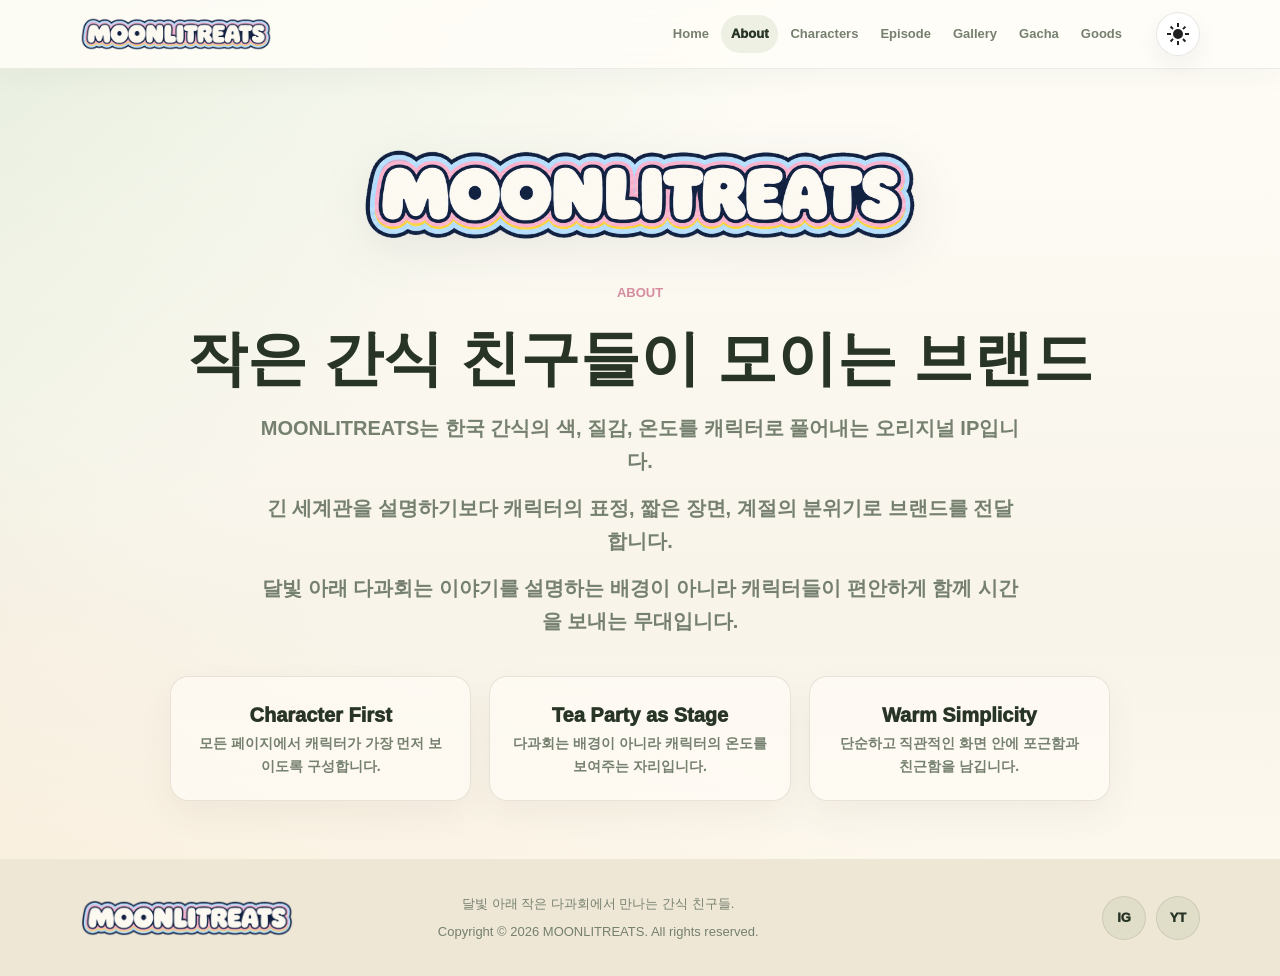
==== commit bc09a7d1: "Renew MOONLITREATS brand hub" ====
--- a/about.html
+++ b/about.html
@@ -1,76 +1,73 @@
-﻿<!DOCTYPE html>
+<!DOCTYPE html>
 <html lang="ko">
 <head>
   <meta charset="UTF-8">
   <meta name="viewport" content="width=device-width, initial-scale=1.0">
   <title>About | MOONLITREATS</title>
-  <meta name="description" content="MOONLITREATS 소개와 브랜드 방향.">
+  <meta name="description" content="MOONLITREATS 브랜드 소개.">
   <link rel="icon" href="assets/images/favicon.png">
   <script src="js/theme-init.js"></script>
   <link rel="stylesheet" href="css/style.css">
   <script src="js/main.js" defer></script>
+  <script src="js/character-data.js" defer></script>
+  <script src="js/site-renderer.js" defer></script>
 </head>
 <body>
   <a class="skip-link" href="#main-content">본문으로 바로가기</a>
+  <!-- partial:site-header -->
   <header class="site-header">
-    <a class="brand-logo" href="index.html" aria-label="MOONLITREATS home"><img src="assets/images/logo-primary-transparent.png" alt="MOONLITREATS"></a>
+    <a class="brand-logo" href="index.html" aria-label="MOONLITREATS home">
+      <img src="assets/images/logo-primary-transparent.png" alt="MOONLITREATS">
+    </a>
     <button class="dark-light-toggle" type="button" aria-label="다크 모드/라이트 모드 전환">
-  <div class="icon30 sun" aria-hidden="true">
-    <svg xmlns="http://www.w3.org/2000/svg" height="24px" viewBox="0 -960 960 960" width="24px" fill="#222222"><path d="M480-280q-83 0-141.5-58.5T280-480q0-83 58.5-141.5T480-680q83 0 141.5 58.5T680-480q0 83-58.5 141.5T480-280ZM200-440H40v-80h160v80Zm720 0H760v-80h160v80ZM440-760v-160h80v160h-80Zm0 720v-160h80v160h-80ZM256-650l-101-97 57-59 96 100-52 56Zm492 496-97-101 53-55 101 97-57 59Zm-98-550 97-101 59 57-100 96-56-52ZM154-212l101-97 55 53-97 101-59-57Z"/></svg>
-  </div>
-  <div class="icon30 moon" aria-hidden="true">
-    <svg xmlns="http://www.w3.org/2000/svg" height="24px" viewBox="0 -960 960 960" width="24px" fill="#FFFFFF"><path d="M480-120q-150 0-255-105T120-480q0-150 105-255t255-105q14 0 27.5 1t26.5 3q-41 29-65.5 75.5T444-660q0 90 63 153t153 63q55 0 101-24.5t75-65.5q2 13 3 26.5t1 27.5q0 150-105 255T480-120Z"/></svg>
-  </div>
-</button>
-    <button class="nav-toggle" type="button" aria-label="메뉴 열기" aria-expanded="false" aria-controls="site-nav"><span></span><span></span><span></span></button>
+      <div class="icon30 sun" aria-hidden="true">
+        <svg xmlns="http://www.w3.org/2000/svg" height="24px" viewBox="0 -960 960 960" width="24px" fill="#222222"><path d="M480-280q-83 0-141.5-58.5T280-480q0-83 58.5-141.5T480-680q83 0 141.5 58.5T680-480q0 83-58.5 141.5T480-280ZM200-440H40v-80h160v80Zm720 0H760v-80h160v80ZM440-760v-160h80v160h-80Zm0 720v-160h80v160h-80ZM256-650l-101-97 57-59 96 100-52 56Zm492 496-97-101 53-55 101 97-57 59Zm-98-550 97-101 59 57-100 96-56-52ZM154-212l101-97 55 53-97 101-59-57Z"/></svg>
+      </div>
+      <div class="icon30 moon" aria-hidden="true">
+        <svg xmlns="http://www.w3.org/2000/svg" height="24px" viewBox="0 -960 960 960" width="24px" fill="#FFFFFF"><path d="M480-120q-150 0-255-105T120-480q0-150 105-255t255-105q14 0 27.5 1t26.5 3q-41 29-65.5 75.5T444-660q0 90 63 153t153 63q55 0 101-24.5t75-65.5q2 13 3 26.5t1 27.5q0 150-105 255T480-120Z"/></svg>
+      </div>
+    </button>
+    <button class="nav-toggle" type="button" aria-label="메뉴 열기" aria-expanded="false" aria-controls="site-nav">
+      <span></span><span></span><span></span>
+    </button>
     <nav class="site-nav" id="site-nav" aria-label="주요 메뉴">
-      <a href="index.html">Home</a><a href="about.html" aria-current="page">About</a><a href="characters.html">Characters</a><a href="gallery.html">Gallery</a><a href="goods-preview.html">Goods</a><a href="contact.html">Channel</a>
+      <a href="index.html">Home</a>
+      <a href="about.html" aria-current="page">About</a>
+      <a href="characters.html">Characters</a>
+      <a href="episode.html">Episode</a>
+      <a href="gallery.html">Gallery</a>
+      <a href="gacha.html">Gacha</a>
+      <a href="goods-preview.html">Goods</a>
     </nav>
   </header>
+  <!-- /partial:site-header -->
+
   <main id="main-content">
-    <section class="page-hero about-hero">
-      <p class="eyebrow">ABOUT</p>
-      <h1>
-        <img class="about-logo" src="assets/images/logo-primary-nohalo.png" alt="MOONLITREATS">
-      </h1>
+    <section class="about-brand-mark">
+      <img class="about-logo reveal-item" src="assets/images/logo-primary-nohalo.png" alt="MOONLITREATS">
     </section>
-    <section class="section about-statement" aria-label="MOONLITREATS about introduction">
-      <p>MOONLITREATS는 간식의 형태와 질감을 캐릭터로 기록하는 오리지널 IP입니다.</p>
-      <p>우리는 익숙한 한국 간식에서 출발해 작은 감정과 표정을 발견합니다.</p>
-      <p>낮에는 Human Form으로 관계와 이야기를 만들고,</p>
-      <p>밤에는 Treat Form으로 가장 편안한 본래의 모습으로 돌아갑니다.</p>
-      <p>브랜드의 기준은 세계관보다 먼저 보이는 재료, 색, 촉감입니다.</p>
-      <p>하나의 캐릭터는 카드, 짧은 애니메이션, 굿즈로 자연스럽게 확장됩니다.</p>
-      <p>MOONLITREATS는 간식을 바라보는 작고 다정한 상상에서 시작됩니다.</p>
-    </section>
+    <div class="section about-renewal" data-about-content></div>
   </main>
+
+  <button class="back-to-top" type="button" aria-label="페이지 위로 이동" data-back-to-top>
+    <span aria-hidden="true"></span>
+  </button>
+  <!-- partial:site-footer -->
   <footer class="site-footer">
-  <div class="footer-upper">
-    <div class="container footer-upper-inner">
+    <div class="container footer-renewal-inner">
+      <a href="index.html" class="footer-logo" aria-label="MOONLITREATS 홈으로 이동">
+        <img src="assets/images/logo-primary-transparent.png" alt="MOONLITREATS">
+      </a>
+      <div class="footer-legal">
+        <p>달빛 아래 작은 다과회에서 만나는 간식 친구들.</p>
+        <p>Copyright © <span class="current-year"></span> MOONLITREATS. All rights reserved.</p>
+      </div>
       <div class="footer-social">
         <a href="https://www.instagram.com/moonlitreats" class="footer-social-link" aria-label="Instagram" target="_blank" rel="noopener noreferrer">IG</a>
         <a href="https://www.youtube.com/@MOONLITREATS" class="footer-social-link" aria-label="YouTube" target="_blank" rel="noopener noreferrer">YT</a>
-        <a href="contact.html" class="footer-social-link" aria-label="Contact">CT</a>
-      </div>
-      <div class="footer-notice">
-        <p>※ 본 사이트의 이미지와 콘텐츠는 MOONLITREATS 브랜드 소개를 위해 제작되었습니다.</p>
-        <p>© <span class="current-year"></span> MOONLITREATS. All rights reserved.</p>
       </div>
     </div>
-  </div>
-  <div class="footer-lower">
-    <div class="container footer-lower-inner">
-      <div class="footer-brand-row">
-        <a href="index.html" class="footer-logo">
-          <img src="assets/images/logo-primary-transparent.png" alt="MOONLITREATS 홈으로 이동">
-        </a>
-        <div class="footer-legal">
-          <p>본 사이트에 포함된 이미지, 문장 및 디자인의 무단 복제와 사용을 금합니다.</p>
-          <p>Copyright © <span class="current-year"></span> MOONLITREATS. All rights reserved.</p>
-        </div>
-      </div>
-    </div>
-  </div>
-</footer>
+  </footer>
+  <!-- /partial:site-footer -->
 </body>
 </html>
--- a/css/style.css
+++ b/css/style.css
@@ -1,25 +1,27 @@
 ﻿:root {
-  --color-bg: #fff7ec;
-  --color-surface: #fffaf2;
-  --color-text: #1f2b45;
-  --color-muted: #7a6f65;
-  --color-navy: #14284a;
-  --color-pink: #ffd2e1;
-  --color-blue: #bde5ff;
-  --color-yellow: #ffe890;
-  --color-cream: #fff2d6;
-  --color-line: rgba(31, 43, 69, 0.16);
-  --surface-default: #F2F0EE;
-  --btn-default: #FFFFFF;
-  --btn-svg-hover: #FFA500;
-  --site-chrome-bg: rgba(255, 250, 242, 0.88);
-  --site-footer-bg: #fffdf8;
-  --nav-active-bg: var(--color-cream);
+  --color-bg: #f6fbff;
+  --color-surface: #fffdf8;
+  --color-text: #10254b;
+  --color-muted: #62708a;
+  --color-navy: #10254b;
+  --color-pink: #f6a3c8;
+  --color-blue: #c9efff;
+  --color-yellow: #ffd84f;
+  --color-cream: #fff7e8;
+  --color-line: rgba(16, 37, 75, 0.14);
+  --color-accent: var(--color-pink);
+  --color-accent-soft: #ffe2ef;
+  --surface-default: #f6fbff;
+  --btn-default: #ffffff;
+  --btn-svg-hover: var(--color-pink);
+  --site-chrome-bg: rgba(255, 253, 248, 0.9);
+  --site-footer-bg: #f6fbff;
+  --nav-active-bg: var(--color-blue);
   --nav-active-text: var(--color-navy);
   --container: 1120px;
   --radius-card: 24px;
   --radius-pill: 999px;
-  --shadow-soft: 0 18px 50px rgba(31, 43, 69, 0.1);
+  --shadow-soft: 0 18px 50px rgba(16, 37, 75, 0.1);
   color-scheme: light;
 }
 
@@ -32,8 +34,8 @@
   font-family: "Inter", "Pretendard", "Apple SD Gothic Neo", "Noto Sans KR", Arial, sans-serif;
   line-height: 1.65;
   background:
-    radial-gradient(circle at top left, rgba(255, 210, 225, 0.45), transparent 32rem),
-    linear-gradient(180deg, #fffaf2 0%, var(--color-bg) 46%, #fffdf8 100%);
+    linear-gradient(135deg, rgba(201, 239, 255, 0.44), transparent 28rem),
+    linear-gradient(180deg, #fffdf8 0%, var(--color-bg) 52%, #ffffff 100%);
   transition: background-color 0.5s, background 0.5s, color 0.5s;
 }
 
@@ -42,45 +44,129 @@
 }
 
 :root[color-theme="dark"] {
-  --surface-default: #17171C;
-  --btn-default: #23232B;
-  --btn-svg-hover: gold;
-  --color-bg: #111b34;
-  --color-surface: #172440;
-  --color-text: #fff8e8;
-  --color-muted: #d8cfc0;
-  --color-navy: #fff2d6;
-  --color-line: rgba(255, 248, 232, 0.22);
-  --site-chrome-bg: rgba(23, 36, 64, 0.9);
-  --site-footer-bg: #111b34;
-  --nav-active-bg: rgba(255, 210, 225, 0.18);
-  --nav-active-text: #fff8e8;
-  --shadow-soft: 0 18px 50px rgba(0, 0, 0, 0.28);
+  --surface-default: #142850;
+  --btn-default: #1b315c;
+  --btn-svg-hover: var(--color-yellow);
+  --color-bg: #071832;
+  --color-surface: #10254b;
+  --color-text: #fff8ea;
+  --color-muted: #c8d5e8;
+  --color-navy: #fff8ea;
+  --color-line: rgba(201, 239, 255, 0.22);
+  --color-accent: #f6a3c8;
+  --color-accent-soft: rgba(246, 163, 200, 0.18);
+  --site-chrome-bg: rgba(8, 25, 52, 0.9);
+  --site-footer-bg: #071832;
+  --nav-active-bg: rgba(201, 239, 255, 0.16);
+  --nav-active-text: #fff8ea;
+  --shadow-soft: 0 18px 50px rgba(0, 0, 0, 0.3);
   color-scheme: dark;
 }
 
 :root[color-theme="dark"] body {
   background:
-    radial-gradient(circle at top left, rgba(255, 210, 225, 0.18), transparent 32rem),
-    linear-gradient(180deg, #0e1830 0%, #111b34 58%, #17213d 100%);
+    linear-gradient(135deg, rgba(201, 239, 255, 0.12), transparent 28rem),
+    linear-gradient(180deg, #06152c 0%, #071832 58%, #10254b 100%);
 }
 
 img { display: block; max-width: 100%; }
 a { color: inherit; text-decoration: none; }
 button { font: inherit; }
 
+.image-pending {
+  display: grid;
+  place-items: center;
+  align-content: center;
+  gap: 8px;
+  border: 1px dashed color-mix(in srgb, var(--color-accent) 38%, var(--color-line));
+  border-radius: 8px;
+  padding: 18px;
+  color: var(--color-muted);
+  background:
+    linear-gradient(135deg, rgba(255, 253, 248, 0.94), rgba(201, 239, 255, 0.34)),
+    var(--color-surface);
+  font-size: clamp(15px, 2vw, 20px);
+  font-weight: 950;
+  line-height: 1.2;
+  text-align: center;
+}
+
+.image-pending span,
+.image-pending small {
+  color: var(--color-accent);
+  font-size: 12px;
+  font-weight: 950;
+  text-transform: uppercase;
+}
+
+.image-pending strong {
+  color: var(--color-navy);
+  font-size: clamp(18px, 3vw, 30px);
+  line-height: 1.1;
+}
+
+.sealed-slot,
+.archive-slot {
+  position: relative;
+  overflow: hidden;
+}
+
+.sealed-slot::before,
+.archive-slot::before {
+  content: "";
+  position: absolute;
+  inset: 12px;
+  border: 1px solid color-mix(in srgb, var(--color-accent) 24%, transparent);
+  border-radius: 6px;
+  pointer-events: none;
+}
+
+.sealed-slot::after {
+  content: "";
+  position: absolute;
+  right: 18px;
+  top: 18px;
+  width: 36px;
+  height: 36px;
+  border: 2px solid color-mix(in srgb, var(--color-accent) 54%, transparent);
+  border-radius: 50%;
+  background: rgba(246, 163, 200, 0.28);
+  box-shadow: inset 0 0 0 7px rgba(255, 253, 248, 0.64);
+}
+
+:root[color-theme="dark"] .image-pending {
+  border-color: rgba(255, 248, 234, 0.28);
+  color: rgba(255, 248, 234, 0.76);
+  background:
+    linear-gradient(135deg, rgba(23, 36, 64, 0.88), rgba(9, 18, 34, 0.58)),
+    var(--color-surface);
+}
+
 body.page-enter main {
-  animation: page-pop-in 0.5s cubic-bezier(0.19, 1, 0.28, 1) both;
+  animation: page-pop-in 0.22s cubic-bezier(0.19, 1, 0.28, 1) both;
   transform-origin: 50% 24px;
+  will-change: opacity, transform;
 }
 
 body.page-leaving main {
-  animation: page-pop-out 0.5s cubic-bezier(0.4, 0, 0.2, 1) both;
+  animation: page-pop-out 0.14s cubic-bezier(0.4, 0, 0.2, 1) both;
   pointer-events: none;
+  will-change: opacity, transform;
+}
+
+.reveal-item {
+  opacity: 0;
+  transform: translateY(18px);
+  transition: opacity 0.5s ease, transform 0.5s ease;
+}
+
+.reveal-item.is-visible {
+  opacity: 1;
+  transform: translateY(0);
 }
 
 :focus-visible {
-  outline: 3px solid rgba(180, 95, 122, 0.52);
+  outline: 3px solid rgba(246, 163, 200, 0.52);
   outline-offset: 4px;
 }
 
@@ -100,6 +186,61 @@
 
 .skip-link:focus-visible {
   transform: translateY(0);
+}
+
+.back-to-top {
+  position: fixed;
+  right: 24px;
+  bottom: 24px;
+  z-index: 70;
+  display: grid;
+  place-items: center;
+  width: 52px;
+  height: 52px;
+  border: 1px solid rgba(246, 163, 200, 0.28);
+  border-radius: 50%;
+  color: var(--color-navy);
+  background: rgba(255, 253, 248, 0.96);
+  box-shadow:
+    0 0 0 3px rgba(246, 163, 200, 0.18),
+    0 12px 28px rgba(16, 37, 75, 0.14);
+  cursor: pointer;
+  opacity: 0;
+  pointer-events: none;
+  transform: translateY(12px) scale(0.92);
+  transition:
+    opacity 0.22s ease,
+    transform 0.22s ease,
+    background-color 0.22s ease,
+    border-color 0.22s ease,
+    box-shadow 0.22s ease;
+}
+
+.back-to-top.is-visible {
+  opacity: 1;
+  pointer-events: auto;
+  transform: translateY(0) scale(1);
+}
+
+.back-to-top:hover {
+  transform: translateY(-3px) scale(1.02);
+  box-shadow:
+    0 0 0 4px rgba(246, 163, 200, 0.2),
+    0 16px 32px rgba(16, 37, 75, 0.18);
+}
+
+.back-to-top span {
+  width: 15px;
+  height: 15px;
+  border-top: 5px solid currentColor;
+  border-left: 5px solid currentColor;
+  border-radius: 2px;
+  transform: translateY(5px) rotate(45deg);
+}
+
+.modal-open .back-to-top {
+  opacity: 0;
+  pointer-events: none;
 }
 
 .sr-only {
@@ -221,18 +362,15 @@
 @keyframes page-pop-in {
   0% {
     opacity: 0;
-    transform: translateY(14px) scale(0.985);
-    filter: blur(3px);
+    transform: translateY(8px) scale(0.992);
   }
   64% {
     opacity: 1;
-    transform: translateY(-2px) scale(1.006);
-    filter: blur(0);
+    transform: translateY(-1px) scale(1.002);
   }
   100% {
     opacity: 1;
     transform: translateY(0) scale(1);
-    filter: blur(0);
   }
 }
 
@@ -240,12 +378,10 @@
   from {
     opacity: 1;
     transform: translateY(0) scale(1);
-    filter: blur(0);
   }
   to {
-    opacity: 0;
-    transform: translateY(10px) scale(0.99);
-    filter: blur(2px);
+    opacity: 0.84;
+    transform: translateY(4px) scale(0.998);
   }
 }
 
@@ -269,7 +405,7 @@
   margin-left: auto;
   display: flex;
   align-items: center;
-  gap: 11px;
+  gap: 9px;
   color: var(--color-muted);
   font-size: 14px;
   font-weight: 800;
@@ -291,8 +427,8 @@
 .site-nav a[aria-current="page"] {
   font-weight: 950;
   box-shadow:
-    inset 0 0 0 1px rgba(31, 43, 69, 0.08),
-    0 8px 18px rgba(31, 43, 69, 0.08);
+    inset 0 0 0 1px rgba(16, 37, 75, 0.08),
+    0 8px 18px rgba(16, 37, 75, 0.08);
 }
 
 .site-nav a:hover { transform: translateY(-1px); }
@@ -372,16 +508,103 @@
 
 .home-hero {
   display: grid;
-  place-items: center;
+  grid-template-columns: minmax(280px, 0.92fr) minmax(320px, 1.08fr);
+  gap: clamp(28px, 5vw, 72px);
+  align-items: center;
   min-height: calc(100vh - 76px);
   padding: 54px 0 44px;
+}
+
+.home-hero-copy {
+  display: grid;
+  gap: 18px;
+  text-align: left;
+}
+
+.home-hero-copy h1 {
+  margin: 0;
+  color: var(--color-navy);
+  font-size: clamp(48px, 8vw, 92px);
+}
+
+.home-hero-copy p:not(.eyebrow) {
+  margin: 0;
+  color: var(--color-muted);
+  font-size: clamp(17px, 2vw, 22px);
+  font-weight: 800;
+  line-height: 1.75;
+}
+
+.hero-status-row {
+  display: flex;
+  flex-wrap: wrap;
+  gap: 8px;
+}
+
+.hero-action-row {
+  display: flex;
+  flex-wrap: wrap;
+  gap: 10px;
+  margin-top: 4px;
+}
+
+.text-link-button {
+  display: inline-grid;
+  place-items: center;
+  min-height: 44px;
+  border: 1px solid color-mix(in srgb, var(--color-accent) 26%, var(--color-line));
+  border-radius: var(--radius-pill);
+  padding: 10px 16px;
+  color: var(--color-cream);
+  background: var(--color-navy);
+  box-shadow: 0 12px 26px rgba(16, 37, 75, 0.12);
+  font-size: 13px;
+  font-weight: 950;
+  transition: transform 0.2s ease, box-shadow 0.2s ease, background-color 0.2s ease;
+}
+
+.text-link-button.is-soft {
+  color: var(--color-navy);
+  background: rgba(255, 253, 248, 0.82);
+}
+
+.text-link-button:hover {
+  transform: translateY(-2px);
+  box-shadow: 0 16px 30px rgba(16, 37, 75, 0.16);
+}
+
+.hero-status-row span {
+  margin-bottom: 0;
+  border: 1px solid color-mix(in srgb, var(--color-accent) 28%, var(--color-line));
+  border-radius: var(--radius-pill);
+  padding: 7px 11px;
+  color: var(--color-accent);
+  background: rgba(255, 253, 248, 0.72);
+  font-size: 11px;
+  font-weight: 950;
+  line-height: 1;
+  text-transform: uppercase;
+}
+
+:root[color-theme="dark"] .hero-status-row span {
+  background: rgba(255, 248, 234, 0.08);
+}
+
+.home-hero-card {
+  width: 100%;
 }
 
 .home-hero-image {
   width: min(760px, 100%);
   max-height: min(70vh, 680px);
   object-fit: contain;
-  filter: drop-shadow(0 26px 42px rgba(31, 43, 69, 0.14));
+  filter: drop-shadow(0 26px 42px rgba(16, 37, 75, 0.14));
+}
+
+.home-hero-image.image-pending {
+  min-height: clamp(280px, 58vh, 620px);
+  font-size: clamp(22px, 4vw, 42px);
+  box-shadow: var(--shadow-soft);
 }
 
 .home-slider-section {
@@ -398,7 +621,7 @@
   overflow: hidden;
   border: 1px solid var(--color-line);
   border-radius: var(--radius-card);
-  background: rgba(255, 250, 242, 0.62);
+  background: rgba(255, 253, 248, 0.62);
   box-shadow: var(--shadow-soft);
 }
 
@@ -418,7 +641,8 @@
   transform: scale(1);
 }
 
-.home-slide img {
+.home-slide img,
+.home-slide-placeholder {
   width: 100%;
   height: 100%;
   max-height: 540px;
@@ -435,18 +659,18 @@
   width: 8px;
   height: 8px;
   border-radius: 999px;
-  background: rgba(31, 43, 69, 0.22);
+  background: rgba(16, 37, 75, 0.22);
   transition: width 0.3s ease, background-color 0.3s ease;
 }
 
 .slider-dots span.is-active {
   width: 24px;
-  background: #b45f7a;
+  background: var(--color-accent);
 }
 
 .eyebrow {
   margin: 0 0 10px;
-  color: #b45f7a;
+  color: var(--color-accent);
   font-size: 13px;
   font-weight: 900;
   letter-spacing: 0;
@@ -545,30 +769,78 @@
 }
 
 .goods-grid article,
-.channel-card,
-.character-card,
-.gallery-grid article {
+.channel-card {
   border: 1px solid var(--color-line);
   border-radius: var(--radius-card);
-  background: rgba(255, 250, 242, 0.78);
-  box-shadow: 0 10px 28px rgba(31, 43, 69, 0.06);
+  background: rgba(255, 253, 248, 0.78);
+  box-shadow: 0 10px 28px rgba(16, 37, 75, 0.06);
   transition: transform 0.2s ease, box-shadow 0.2s ease, border-color 0.2s ease;
 }
 
 .goods-grid article:hover,
 .channel-card:hover,
-.character-card:hover,
-.gallery-grid article:hover,
 .feature-link-card:hover {
   transform: translateY(-3px);
-  border-color: rgba(180, 95, 122, 0.28);
-  box-shadow: 0 16px 36px rgba(31, 43, 69, 0.1);
-}
-
-.character-card p, .goods-grid p, .channel-card p { color: var(--color-muted); }
+  border-color: rgba(246, 163, 200, 0.28);
+  box-shadow: 0 16px 36px rgba(16, 37, 75, 0.1);
+}
+
+.goods-grid p, .channel-card p { color: var(--color-muted); }
 
 .news-section {
   border-top: 1px solid var(--color-line);
+}
+
+.about-image-grid {
+  display: grid;
+  grid-template-columns: repeat(3, minmax(0, 1fr));
+  gap: 16px;
+}
+
+.about-image-grid article {
+  display: grid;
+  gap: 12px;
+  align-content: start;
+  border: 1px solid var(--color-line);
+  border-radius: 8px;
+  padding: 14px;
+  background: rgba(255, 253, 248, 0.78);
+  box-shadow: 0 10px 28px rgba(16, 37, 75, 0.06);
+}
+
+.about-image-grid img {
+  width: 100%;
+  aspect-ratio: 3 / 4;
+  border-radius: 6px;
+  object-fit: cover;
+  background: var(--color-surface);
+}
+
+.about-image-grid img {
+  aspect-ratio: 4 / 5;
+  object-fit: contain;
+}
+
+.about-image-grid span {
+  color: var(--color-navy);
+  font-size: 13px;
+  font-weight: 950;
+  text-align: center;
+  text-transform: uppercase;
+}
+
+:root[color-theme="dark"] .about-image-grid article {
+  background: rgba(23, 36, 64, 0.78);
+}
+
+.goods-grid small,
+.channel-card small,
+.roadmap-list span {
+  color: var(--color-accent);
+  font-size: 12px;
+  font-weight: 950;
+  line-height: 1;
+  text-transform: uppercase;
 }
 
 .news-list {
@@ -584,7 +856,7 @@
   padding: 18px 20px;
   border: 1px solid var(--color-line);
   border-radius: 18px;
-  background: rgba(255, 250, 242, 0.78);
+  background: rgba(255, 253, 248, 0.78);
 }
 
 :root[color-theme="dark"] .news-list article {
@@ -592,7 +864,7 @@
 }
 
 .news-list time {
-  color: #b45f7a;
+  color: var(--color-accent);
   font-size: 13px;
   font-weight: 900;
 }
@@ -614,22 +886,20 @@
   padding: 22px;
   border: 1px solid var(--color-line);
   border-radius: var(--radius-card);
-  background: rgba(255, 250, 242, 0.78);
-  box-shadow: 0 10px 28px rgba(31, 43, 69, 0.06);
+  background: rgba(255, 253, 248, 0.78);
+  box-shadow: 0 10px 28px rgba(16, 37, 75, 0.06);
   transition: transform 0.2s ease, box-shadow 0.2s ease, border-color 0.2s ease;
 }
 
 :root[color-theme="dark"] .feature-link-card,
 :root[color-theme="dark"] .goods-grid article,
 :root[color-theme="dark"] .channel-card,
-:root[color-theme="dark"] .character-card,
-:root[color-theme="dark"] .gallery-grid article,
 :root[color-theme="dark"] .home-slider {
   background: rgba(23, 36, 64, 0.78);
 }
 
 .feature-link-card span {
-  color: #b45f7a;
+  color: var(--color-accent);
   font-size: 13px;
   font-weight: 900;
   text-transform: uppercase;
@@ -647,573 +917,11 @@
 }
 
 .goods-grid strong,
-.channel-card strong,
-.gallery-grid span {
-  color: #b45f7a;
+.channel-card strong {
+  color: var(--color-accent);
   font-size: 13px;
   font-weight: 900;
   text-transform: uppercase;
-}
-
-.character-page-title {
-  width: min(820px, calc(100% - 48px));
-  margin: 74px auto 0;
-  color: var(--color-navy);
-  font-size: clamp(42px, 6vw, 68px);
-  font-weight: 950;
-  line-height: 1;
-  letter-spacing: 0;
-  text-align: center;
-}
-
-.character-grid {
-  display: grid;
-  grid-template-columns: repeat(3, minmax(0, 1fr));
-  gap: 38px 30px;
-  width: min(820px, calc(100% - 48px));
-  padding-bottom: 86px;
-}
-
-.character-card {
-  padding: 20px;
-  text-align: center;
-}
-
-.characters-visual-grid {
-  padding-top: 76px;
-}
-
-.character-image-card {
-  --character-accent-deep: #b45f7a;
-  display: grid;
-  grid-template-columns: 1fr;
-  grid-template-rows: auto auto;
-  align-items: center;
-  justify-items: center;
-  gap: 12px;
-  min-height: 0;
-  padding: 0;
-  border: 0;
-  background: transparent;
-  box-shadow: none;
-  cursor: pointer;
-  overflow: visible;
-}
-
-.character-image-card:nth-child(2) {
-  --character-accent-deep: #87956f;
-}
-
-.character-image-card:nth-child(3) {
-  --character-accent-deep: #d18b35;
-}
-
-.character-image-card:nth-child(4) {
-  --character-accent-deep: #b98462;
-}
-
-.character-image-card:nth-child(5) {
-  --character-accent-deep: #d98a9e;
-}
-
-.character-image-card::before {
-  content: none;
-}
-
-.character-image-card:hover {
-  transform: translateY(-2px);
-  border-color: transparent;
-  box-shadow: none;
-}
-
-.character-image-card:hover::before {
-  content: none;
-}
-
-.character-card-art {
-  grid-area: 1 / 1;
-  z-index: 1;
-  width: min(100%, 230px);
-  aspect-ratio: 1;
-  height: auto;
-  border: 1px solid color-mix(in srgb, var(--character-accent-deep) 34%, transparent);
-  border-radius: 8px;
-  box-shadow: 0 14px 30px rgba(31, 43, 69, 0.1);
-  object-fit: cover;
-  opacity: 1;
-  visibility: visible;
-  transform: translateY(0) scale(1);
-  transition: transform 0.24s ease, box-shadow 0.24s ease, border-color 0.24s ease;
-}
-
-.character-image-card:hover .character-card-art {
-  border-color: color-mix(in srgb, var(--character-accent-deep) 58%, transparent);
-  box-shadow: 0 20px 40px rgba(31, 43, 69, 0.16);
-  transform: translateY(-5px) scale(1.018);
-}
-
-.character-select-label {
-  position: relative;
-  grid-area: 2 / 1;
-  z-index: 2;
-  display: inline-grid;
-  place-items: center;
-  min-width: 86px;
-  min-height: 27px;
-  border: 2px solid var(--character-accent-deep);
-  border-radius: var(--radius-pill);
-  padding: 1px 18px 0;
-  color: var(--color-navy);
-  background:
-    radial-gradient(circle at 16% 28%, rgba(255, 255, 255, 0.9), transparent 18%),
-    linear-gradient(180deg, #fffaf2 0%, #fff2d6 100%);
-  box-shadow:
-    0 3px 0 color-mix(in srgb, var(--character-accent-deep) 78%, rgba(31, 43, 69, 0.16)),
-    0 9px 16px rgba(31, 43, 69, 0.07);
-  font-size: 12px;
-  font-weight: 950;
-  line-height: 1;
-  letter-spacing: 0;
-  transition: transform 0.2s ease, box-shadow 0.2s ease, background-color 0.2s ease;
-}
-
-:root[color-theme="dark"] .character-select-label {
-  color: #101a31;
-  background:
-    radial-gradient(circle at 16% 28%, rgba(255, 255, 255, 0.9), transparent 18%),
-    linear-gradient(180deg, #fffaf2 0%, #fff2d6 100%);
-}
-
-.character-image-card:hover .character-select-label {
-  transform: translateY(1px);
-  box-shadow:
-    0 2px 0 color-mix(in srgb, var(--character-accent-deep) 78%, rgba(31, 43, 69, 0.16)),
-    0 7px 13px rgba(31, 43, 69, 0.07);
-}
-
-.character-modal {
-  position: fixed;
-  inset: 0;
-  z-index: 90;
-  display: grid;
-  place-items: center;
-  padding: 34px;
-  opacity: 0;
-  pointer-events: none;
-  transition: opacity 0.24s ease;
-}
-
-.character-modal.is-open {
-  opacity: 1;
-  pointer-events: auto;
-}
-
-.character-modal-backdrop {
-  position: absolute;
-  inset: 0;
-  background: rgba(11, 18, 34, 0.72);
-  backdrop-filter: blur(8px);
-}
-
-.character-modal-shell {
-  position: relative;
-  width: min(880px, 100%);
-  height: min(620px, calc(100vh - 68px));
-  max-height: min(720px, calc(100vh - 68px));
-  transform: translateY(12px) scale(0.98);
-  transition: transform 0.24s ease;
-}
-
-.character-modal-panel {
-  width: 100%;
-  height: 100%;
-  overflow: hidden;
-  border: 1px solid rgba(31, 43, 69, 0.18);
-  border-radius: 8px;
-  color: var(--color-text);
-  background:
-    linear-gradient(180deg, rgba(255, 255, 255, 0.66), rgba(255, 250, 242, 0.94)),
-    var(--color-surface);
-  box-shadow: 0 28px 90px rgba(11, 18, 34, 0.34);
-}
-
-:root[color-theme="dark"] .character-modal-panel {
-  border-color: rgba(255, 248, 232, 0.2);
-  color: var(--color-text);
-  background:
-    linear-gradient(180deg, rgba(30, 45, 78, 0.96), rgba(16, 26, 49, 0.98)),
-    var(--color-surface);
-}
-
-.character-modal.is-open .character-modal-shell {
-  transform: translateY(0) scale(1);
-}
-
-.character-modal-inner {
-  display: grid;
-  grid-template-columns: minmax(260px, 0.9fr) minmax(280px, 1fr);
-  gap: clamp(22px, 4vw, 48px);
-  align-items: center;
-  height: 100%;
-  min-height: 0;
-  padding: clamp(44px, 6vh, 64px) clamp(28px, 5vw, 54px);
-  color: var(--color-text);
-}
-
-.character-modal-visual {
-  display: grid;
-  justify-items: center;
-  align-content: center;
-  gap: 12px;
-  min-width: 0;
-}
-
-.character-modal-image-wrap {
-  display: grid;
-  place-items: center;
-  width: min(100%, 360px);
-  height: clamp(300px, 41vh, 390px);
-  min-height: 0;
-  overflow: hidden;
-  border-radius: 8px;
-  background:
-    radial-gradient(circle at 50% 44%, rgba(255, 210, 225, 0.22), transparent 58%),
-    rgba(255, 255, 255, 0.42);
-}
-
-:root[color-theme="dark"] .character-modal-image-wrap {
-  background:
-    radial-gradient(circle at 50% 44%, rgba(255, 210, 225, 0.12), transparent 58%),
-    rgba(255, 248, 232, 0.06);
-}
-
-.character-modal-image {
-  width: auto;
-  height: 100%;
-  max-width: 100%;
-  max-height: 100%;
-  object-fit: contain;
-  object-position: center;
-}
-
-.character-modal-copy {
-  display: grid;
-  align-content: center;
-  gap: 18px;
-  text-align: left;
-}
-
-.character-form-switch {
-  position: relative;
-  isolation: isolate;
-  display: grid;
-  grid-template-columns: 1fr 1fr;
-  width: min(300px, 100%);
-  min-height: 41px;
-  padding: 4px;
-  border: 1px solid var(--color-line);
-  border-radius: var(--radius-pill);
-  background: rgba(255, 210, 225, 0.2);
-  overflow: hidden;
-}
-
-.character-form-switch-indicator {
-  position: absolute;
-  z-index: 0;
-  top: 4px;
-  bottom: 4px;
-  left: 4px;
-  width: calc(50% - 4px);
-  border-radius: var(--radius-pill);
-  background: var(--color-navy);
-  transition: transform 0.28s ease, background-color 0.28s ease;
-}
-
-.character-form-switch[data-active-form="treat"] .character-form-switch-indicator {
-  transform: translateX(100%);
-}
-
-.character-form-switch button {
-  position: relative;
-  z-index: 1;
-  min-width: 0;
-  border: 0;
-  border-radius: var(--radius-pill);
-  padding: 7px 9px;
-  color: var(--color-muted);
-  background: transparent;
-  font: inherit;
-  font-size: 12px;
-  font-weight: 950;
-  line-height: 1.1;
-  cursor: pointer;
-  transition: color 0.2s ease;
-}
-
-.character-form-switch button.is-active {
-  color: #fff8e8;
-}
-
-:root[color-theme="dark"] .character-form-switch {
-  background: rgba(255, 248, 232, 0.08);
-}
-
-:root[color-theme="dark"] .character-form-switch-indicator {
-  background: #fff2d6;
-}
-
-:root[color-theme="dark"] .character-form-switch button.is-active {
-  color: #101a31;
-}
-
-.character-modal-copy h2 {
-  margin: 0;
-  color: var(--color-navy);
-  font-size: clamp(34px, 5vw, 58px);
-  line-height: 1.02;
-}
-
-.character-modal-copy p {
-  margin: 0;
-  color: var(--color-muted);
-  font-size: clamp(16px, 2vw, 20px);
-  font-weight: 850;
-  line-height: 1.75;
-}
-
-.character-modal-close {
-  position: absolute;
-  top: -56px;
-  right: -62px;
-  z-index: 2;
-  display: grid;
-  place-items: center;
-  width: 54px;
-  height: 54px;
-  border: 1px solid var(--color-line);
-  border-radius: 999px;
-  background: rgba(255, 250, 242, 0.96);
-  box-shadow: 0 14px 34px rgba(11, 18, 34, 0.24);
-  cursor: pointer;
-}
-
-:root[color-theme="dark"] .character-modal-close {
-  background: rgba(255, 248, 232, 0.95);
-}
-
-.character-modal-close span {
-  grid-area: 1 / 1;
-  width: 27px;
-  height: 5px;
-  border-radius: 999px;
-  background: var(--color-navy);
-}
-
-.character-modal-close span:first-child {
-  transform: rotate(45deg);
-}
-
-.character-modal-close span:last-child {
-  transform: rotate(-45deg);
-}
-
-.gallery-hero {
-  width: min(920px, calc(100% - 48px));
-  margin: 0 auto;
-  padding: 78px 0 46px;
-  text-align: center;
-}
-
-.gallery-hero h1 {
-  margin: 0 auto 22px;
-  color: var(--color-navy);
-  font-size: clamp(46px, 7vw, 78px);
-  font-weight: 950;
-  line-height: 1;
-  letter-spacing: 0;
-}
-
-.gallery-hero p:not(.eyebrow) {
-  max-width: 720px;
-  margin: 0 auto;
-  color: var(--color-muted);
-  font-size: 18px;
-  font-weight: 750;
-  line-height: 1.8;
-}
-
-.gallery-form-showcase,
-.gallery-world-note,
-.gallery-archive {
-  width: min(960px, calc(100% - 48px));
-  margin: 0 auto;
-}
-
-.gallery-form-showcase {
-  display: grid;
-  grid-template-columns: repeat(2, minmax(0, 1fr));
-  gap: 24px;
-  padding: 8px 0 54px;
-}
-
-.gallery-form-card {
-  display: grid;
-  grid-template-rows: auto minmax(320px, 1fr);
-  overflow: hidden;
-  min-height: 520px;
-  border: 1px solid var(--color-line);
-  border-radius: var(--radius-card);
-  background: linear-gradient(180deg, rgba(255, 250, 242, 0.94), rgba(255, 242, 214, 0.7));
-  box-shadow: 0 18px 42px rgba(31, 43, 69, 0.08);
-}
-
-.gallery-form-card-night {
-  color: #fffaf2;
-  background:
-    radial-gradient(circle at 26% 18%, rgba(217, 138, 158, 0.24), transparent 28%),
-    linear-gradient(180deg, rgba(18, 29, 54, 0.96), rgba(10, 18, 35, 0.98));
-}
-
-.gallery-form-copy {
-  display: grid;
-  gap: 10px;
-  padding: 28px 28px 8px;
-  text-align: center;
-}
-
-.gallery-form-copy span {
-  color: #b45f7a;
-  font-size: 12px;
-  font-weight: 950;
-  letter-spacing: 0;
-}
-
-.gallery-form-card-night .gallery-form-copy span {
-  color: #ffd889;
-}
-
-.gallery-form-copy h2 {
-  margin: 0;
-  color: var(--color-navy);
-  font-size: clamp(28px, 4vw, 42px);
-  line-height: 1;
-}
-
-.gallery-form-card-night .gallery-form-copy h2 {
-  color: #fffaf2;
-}
-
-.gallery-form-copy p {
-  max-width: 360px;
-  margin: 0 auto;
-  color: var(--color-muted);
-  font-size: 15px;
-  font-weight: 750;
-  line-height: 1.7;
-}
-
-.gallery-form-card-night .gallery-form-copy p {
-  color: rgba(255, 250, 242, 0.78);
-}
-
-.gallery-form-card img {
-  align-self: end;
-  justify-self: center;
-  width: min(82%, 340px);
-  max-height: 360px;
-  object-fit: contain;
-}
-
-.gallery-form-card-night img {
-  width: min(76%, 330px);
-  padding-bottom: 12px;
-}
-
-.gallery-world-note {
-  display: grid;
-  grid-template-columns: repeat(3, minmax(0, 1fr));
-  gap: 14px;
-  padding-bottom: 76px;
-}
-
-.gallery-world-note article {
-  display: grid;
-  gap: 8px;
-  padding: 22px 20px;
-  border-top: 2px solid color-mix(in srgb, #b45f7a 34%, var(--color-line));
-  text-align: center;
-}
-
-.gallery-world-note span {
-  color: #b45f7a;
-  font-size: 12px;
-  font-weight: 950;
-}
-
-.gallery-world-note strong {
-  color: var(--color-navy);
-  font-size: 22px;
-  font-weight: 950;
-}
-
-.gallery-world-note p {
-  margin: 0;
-  color: var(--color-muted);
-  font-size: 14px;
-  font-weight: 750;
-  line-height: 1.7;
-}
-
-.gallery-archive {
-  padding-bottom: 92px;
-}
-
-.gallery-grid {
-  display: grid;
-  grid-template-columns: repeat(3, minmax(0, 1fr));
-  gap: 22px;
-  width: 100%;
-  padding-bottom: 0;
-  text-align: center;
-}
-
-.gallery-grid article {
-  overflow: hidden;
-  min-height: 300px;
-}
-
-.gallery-grid .gallery-feature-card {
-  grid-column: span 2;
-}
-
-.gallery-grid img {
-  width: 100%;
-  aspect-ratio: 1 / 1;
-  object-fit: cover;
-  background: #110f12;
-}
-
-.gallery-grid .gallery-feature-card img {
-  aspect-ratio: 16 / 9;
-}
-
-.gallery-grid span {
-  display: block;
-  padding: 15px 18px 18px;
-  color: var(--color-navy);
-  font-size: 13px;
-  font-weight: 950;
-  text-transform: none;
-}
-
-:root[color-theme="dark"] .gallery-form-card {
-  background: rgba(23, 36, 64, 0.78);
-}
-
-:root[color-theme="dark"] .gallery-form-card-night {
-  background:
-    radial-gradient(circle at 26% 18%, rgba(217, 138, 158, 0.2), transparent 28%),
-    linear-gradient(180deg, rgba(10, 18, 35, 0.98), rgba(6, 12, 24, 0.98));
 }
 
 .goods-grid,
@@ -1225,6 +933,8 @@
 .channel-card {
   display: grid;
   justify-items: center;
+  align-content: start;
+  gap: 12px;
   min-height: 220px;
   padding: 24px;
   text-align: center;
@@ -1237,6 +947,47 @@
 }
 .goods-grid strong,
 .channel-card strong { align-self: end; }
+
+.goods-roadmap,
+.channel-roadmap {
+  width: min(960px, calc(100% - 48px));
+  padding-top: 0;
+  padding-bottom: 96px;
+}
+
+.roadmap-list {
+  display: grid;
+  gap: 12px;
+}
+
+.roadmap-list article {
+  display: grid;
+  grid-template-columns: 100px 190px 1fr;
+  gap: 18px;
+  align-items: center;
+  border: 1px solid var(--color-line);
+  border-radius: 8px;
+  padding: 18px 20px;
+  background: rgba(255, 253, 248, 0.78);
+  box-shadow: 0 10px 28px rgba(16, 37, 75, 0.06);
+}
+
+.roadmap-list strong {
+  color: var(--color-navy);
+  font-size: 18px;
+  font-weight: 950;
+}
+
+.roadmap-list p {
+  margin: 0;
+  color: var(--color-muted);
+  font-weight: 750;
+  line-height: 1.65;
+}
+
+:root[color-theme="dark"] .roadmap-list article {
+  background: rgba(23, 36, 64, 0.78);
+}
 
 .container {
   width: min(var(--container), calc(100% - 40px));
@@ -1317,8 +1068,6 @@
   padding: 30px 0 34px;
   text-align: center;
 }
-
-
 
 .footer-brand-row {
   display: grid;
@@ -1358,31 +1107,25 @@
   .site-nav.is-open { display: flex; }
   .site-nav a { padding: 12px 14px; }
   .home-hero {
+    grid-template-columns: 1fr;
     min-height: auto;
     padding: 46px 0 34px;
   }
+  .home-hero-copy {
+    justify-items: center;
+    text-align: center;
+  }
+  .hero-status-row {
+    justify-content: center;
+  }
   .home-slider-section {
     padding-bottom: 52px;
   }
   .goods-grid,
   .channel-grid,
-  .gallery-grid,
-  .feature-link-grid {
+  .feature-link-grid,
+  .about-image-grid {
     grid-template-columns: 1fr;
-  }
-  .gallery-form-showcase,
-  .gallery-world-note {
-    grid-template-columns: 1fr;
-  }
-  .gallery-grid .gallery-feature-card {
-    grid-column: auto;
-  }
-  .gallery-form-card {
-    min-height: 460px;
-  }
-  .character-grid {
-    grid-template-columns: repeat(2, minmax(0, 1fr));
-    width: min(680px, calc(100% - 48px));
   }
   .news-list article {
     grid-template-columns: 1fr;
@@ -1394,20 +1137,10 @@
   .footer-legal {
     text-align: center;
   }
-  .character-modal-inner {
+  .roadmap-list article {
     grid-template-columns: 1fr;
-    text-align: center;
-  }
-  .character-modal-image-wrap {
-    width: min(100%, 320px);
-    height: 300px;
-  }
-  .character-modal-copy {
     justify-items: center;
     text-align: center;
-  }
-  .character-modal-image {
-    max-height: 100%;
   }
 }
 
@@ -1421,83 +1154,16 @@
   .home-centered {
     width: min(100% - 28px, 960px);
   }
-  .gallery-hero,
-  .gallery-form-showcase,
-  .gallery-world-note,
-  .gallery-archive {
-    width: min(100% - 28px, 960px);
-  }
-  .gallery-hero {
-    padding: 54px 0 34px;
-  }
-  .gallery-hero h1 {
-    font-size: 44px;
-  }
-  .gallery-hero p:not(.eyebrow) {
-    font-size: 16px;
-  }
-  .gallery-form-showcase {
-    padding-bottom: 42px;
-  }
-  .gallery-form-card {
-    min-height: 420px;
-    grid-template-rows: auto minmax(250px, 1fr);
-  }
-  .gallery-form-copy {
-    padding: 24px 20px 4px;
-  }
-  .gallery-form-card img {
-    width: min(82%, 280px);
-    max-height: 290px;
-  }
-  .gallery-world-note {
-    padding-bottom: 52px;
-  }
-  .gallery-grid {
-    gap: 18px;
-  }
-  .gallery-grid article {
-    min-height: 0;
-  }
   .home-slider {
     min-height: 320px;
   }
   h1 { font-size: 40px; }
   .page-hero p { font-size: 16px; }
-  .character-image-card {
-    grid-template-columns: 1fr;
-  }
-  .character-grid {
-    grid-template-columns: 1fr;
-    width: min(100% - 28px, 320px);
-    gap: 30px;
-  }
-  .character-card-art {
-    width: min(100%, 230px);
-  }
-  .character-modal {
-    padding: 18px;
-  }
-  .character-modal-shell {
-    height: calc(100vh - 36px);
-    max-height: calc(100vh - 36px);
-  }
-  .character-modal-inner {
-    padding: 36px 16px 28px;
-  }
-  .character-modal-image-wrap {
-    width: min(100%, 280px);
-    height: 240px;
-  }
-  .character-modal-close {
-    top: -48px;
-    right: 0;
-    width: 44px;
-    height: 44px;
-  }
-  .character-modal-close span {
-    width: 23px;
-    height: 4px;
+  .back-to-top {
+    right: 14px;
+    bottom: 16px;
+    width: 48px;
+    height: 48px;
   }
 }
 
@@ -1511,3 +1177,691 @@
     transition-duration: 0.001ms !important;
   }
 }
+
+/* Soft brand-site direction */
+:root {
+  --color-bg: #f7fbfc;
+  --color-surface: #fffefb;
+  --color-text: #1c2b43;
+  --color-muted: #6f7c8f;
+  --color-navy: #1c2b43;
+  --color-pink: #efacc8;
+  --color-blue: #d8f1f6;
+  --color-yellow: #f5d66b;
+  --color-cream: #fff8ec;
+  --color-line: rgba(28, 43, 67, 0.11);
+  --color-accent-soft: #fbe4ef;
+  --site-chrome-bg: rgba(255, 254, 251, 0.78);
+  --site-footer-bg: #f7fbfc;
+  --nav-active-bg: rgba(239, 172, 200, 0.18);
+  --nav-active-text: #1c2b43;
+  --radius-card: 18px;
+  --shadow-soft: 0 18px 42px rgba(28, 43, 67, 0.07);
+}
+
+:root[color-theme="dark"] {
+  --color-bg: #0b1728;
+  --color-surface: #14223a;
+  --color-text: #fffaf0;
+  --color-muted: #c5d0dd;
+  --color-navy: #fffaf0;
+  --color-line: rgba(255, 250, 240, 0.16);
+  --site-chrome-bg: rgba(11, 23, 40, 0.78);
+  --site-footer-bg: #0b1728;
+  --nav-active-bg: rgba(239, 172, 200, 0.18);
+  --nav-active-text: #fffaf0;
+  --shadow-soft: 0 18px 42px rgba(0, 0, 0, 0.22);
+}
+
+body {
+  background:
+    linear-gradient(140deg, rgba(216, 241, 246, 0.54), transparent 34rem),
+    linear-gradient(24deg, rgba(239, 172, 200, 0.18), transparent 30rem),
+    linear-gradient(180deg, #fffefb 0%, var(--color-bg) 58%, #ffffff 100%);
+}
+
+:root[color-theme="dark"] body {
+  background:
+    linear-gradient(140deg, rgba(216, 241, 246, 0.08), transparent 34rem),
+    linear-gradient(24deg, rgba(239, 172, 200, 0.1), transparent 30rem),
+    linear-gradient(180deg, #091426 0%, #0b1728 58%, #111f34 100%);
+}
+
+.site-header {
+  min-height: 68px;
+  border-bottom-color: rgba(28, 43, 67, 0.08);
+  box-shadow: 0 10px 28px rgba(28, 43, 67, 0.035);
+}
+
+.brand-logo img {
+  height: 34px;
+}
+
+.site-nav {
+  gap: 4px;
+  font-size: 13px;
+  font-weight: 760;
+}
+
+.site-nav a {
+  padding: 8px 12px;
+}
+
+.site-nav a[aria-current="page"] {
+  box-shadow: none;
+}
+
+.dark-light-toggle {
+  width: 44px;
+  height: 44px;
+  border: 1px solid var(--color-line);
+  border-radius: 50%;
+  box-shadow: 0 10px 24px rgba(28, 43, 67, 0.055);
+}
+
+.home-hero {
+  grid-template-columns: 1fr;
+  justify-items: center;
+  gap: 28px;
+  min-height: calc(100vh - 68px);
+  padding: 54px 0 38px;
+  text-align: center;
+}
+
+.home-hero-copy {
+  justify-items: center;
+  max-width: 760px;
+  gap: 14px;
+  text-align: center;
+}
+
+.home-hero-copy h1 {
+  font-size: clamp(52px, 9vw, 106px);
+  line-height: 0.96;
+}
+
+.home-hero-copy p:not(.eyebrow) {
+  max-width: 520px;
+  font-size: clamp(16px, 1.8vw, 20px);
+  font-weight: 720;
+}
+
+.hero-status-row {
+  justify-content: center;
+}
+
+.hero-status-row span,
+.gacha-result-tags span {
+  border-color: transparent;
+  color: var(--color-muted);
+  background: rgba(255, 254, 251, 0.62);
+  font-weight: 820;
+  text-transform: none;
+}
+
+.home-hero-card {
+  display: grid;
+  justify-items: center;
+}
+
+.home-hero-image {
+  width: min(760px, 92vw);
+  max-height: min(56vh, 560px);
+  filter: drop-shadow(0 28px 48px rgba(28, 43, 67, 0.1));
+}
+
+.text-link-button {
+  min-height: 42px;
+  padding: 10px 18px;
+  box-shadow: none;
+}
+
+.text-link-button.is-soft {
+  border-color: var(--color-line);
+  background: rgba(255, 254, 251, 0.64);
+}
+
+.home-slider-section {
+  padding-top: 10px;
+}
+
+.home-slider {
+  min-height: clamp(300px, 45vw, 520px);
+  border-color: rgba(28, 43, 67, 0.08);
+  border-radius: 20px;
+  background: rgba(255, 254, 251, 0.42);
+  box-shadow: 0 16px 44px rgba(28, 43, 67, 0.06);
+}
+
+.section {
+  padding: 58px 0;
+}
+
+.section-heading {
+  margin-bottom: 22px;
+}
+
+.section-heading h2,
+.page-hero h1,
+.character-page-title {
+  font-weight: 900;
+}
+
+.news-section {
+  border-top: 0;
+}
+
+.news-list {
+  width: min(700px, 100%);
+  margin: 0 auto;
+}
+
+.news-list article {
+  border-color: rgba(28, 43, 67, 0.08);
+  border-radius: 14px;
+  background: rgba(255, 254, 251, 0.48);
+}
+
+.feature-link-grid {
+  grid-template-columns: repeat(4, minmax(0, 1fr));
+  width: min(920px, 100%);
+  margin: 0 auto;
+}
+
+.feature-link-card {
+  min-height: 160px;
+  border-color: rgba(28, 43, 67, 0.08);
+  border-radius: 16px;
+  background: rgba(255, 254, 251, 0.5);
+  box-shadow: none;
+}
+
+.feature-link-card strong {
+  margin-top: 18px;
+  font-size: 19px;
+}
+
+.feature-link-card:hover,
+.goods-grid article:hover,
+.channel-card:hover {
+  border-color: rgba(239, 172, 200, 0.28);
+  box-shadow: 0 14px 32px rgba(28, 43, 67, 0.07);
+}
+
+.page-hero {
+  padding-top: 72px;
+}
+
+.about-logo {
+  width: min(560px, 82vw);
+  filter: drop-shadow(0 12px 24px rgba(28, 43, 67, 0.08));
+}
+
+.about-statement {
+  gap: 14px;
+  width: min(780px, calc(100% - 48px));
+  padding-bottom: 84px;
+}
+
+.about-statement p {
+  font-size: clamp(15px, 1.8vw, 20px);
+  font-weight: 680;
+}
+
+.goods-grid {
+  gap: 14px;
+}
+
+.goods-grid article,
+.roadmap-list article {
+  border-color: rgba(28, 43, 67, 0.08);
+  border-radius: 16px;
+  background: rgba(255, 254, 251, 0.52);
+  box-shadow: none;
+}
+
+.goods-grid article {
+  min-height: 188px;
+}
+
+.goods-grid span {
+  font-size: 21px;
+  font-weight: 880;
+}
+
+:root[color-theme="dark"] .feature-link-card,
+:root[color-theme="dark"] .goods-grid article,
+:root[color-theme="dark"] .channel-card,
+:root[color-theme="dark"] .home-slider,
+:root[color-theme="dark"] .news-list article,
+:root[color-theme="dark"] .roadmap-list article {
+  background: rgba(20, 34, 58, 0.62);
+}
+
+@media (max-width: 980px) {
+  .site-header {
+    min-height: 64px;
+  }
+
+  .brand-logo img {
+    height: 31px;
+  }
+
+  .site-nav {
+    inset: 64px 20px auto 20px;
+  }
+
+  .feature-link-grid {
+    grid-template-columns: repeat(2, minmax(0, 1fr));
+  }
+}
+
+@media (max-width: 540px) {
+  .home-hero {
+    padding-top: 42px;
+  }
+
+  .home-hero-copy h1 {
+    font-size: 46px;
+  }
+
+  .feature-link-grid {
+    grid-template-columns: 1fr;
+  }
+}
+
+/* Light UI/UX polish */
+.site-header.is-scrolled {
+  background: color-mix(in srgb, var(--site-chrome-bg) 88%, var(--color-surface));
+  box-shadow: 0 14px 34px rgba(28, 43, 67, 0.08);
+}
+
+.reveal-item {
+  transition-delay: var(--reveal-delay, 0ms);
+}
+
+.home-hero-card {
+  position: relative;
+  isolation: isolate;
+}
+
+.home-hero-card::after {
+  content: "";
+  position: absolute;
+  inset: auto 10% 4% 10%;
+  height: 24%;
+  border-radius: 999px;
+  background: radial-gradient(circle, rgba(239, 172, 200, 0.22), transparent 68%);
+  filter: blur(18px);
+  opacity: 0.78;
+  pointer-events: none;
+  z-index: 0;
+}
+
+.home-hero-image {
+  position: relative;
+  z-index: 1;
+  animation: moonlitreats-hero-float 7.5s ease-in-out infinite;
+  transform-origin: 50% 62%;
+}
+
+.home-slide.is-active img {
+  animation: moonlitreats-slide-breathe 5.6s ease-in-out both;
+}
+
+.feature-link-card,
+.goods-grid article,
+.roadmap-list article,
+.news-list article {
+  position: relative;
+  overflow: hidden;
+}
+
+.feature-link-card::after,
+.goods-grid article::after,
+.roadmap-list article::after,
+.news-list article::after {
+  content: "";
+  position: absolute;
+  inset: 0;
+  background: linear-gradient(135deg, rgba(255, 255, 255, 0.22), transparent 44%);
+  opacity: 0;
+  transition: opacity 0.22s ease;
+  pointer-events: none;
+}
+
+.feature-link-card:hover::after,
+.goods-grid article:hover::after,
+.roadmap-list article:hover::after,
+.news-list article:hover::after {
+  opacity: 1;
+}
+
+.feature-link-card:focus-visible,
+.text-link-button:focus-visible,
+.footer-social-link:focus-visible {
+  transform: translateY(-2px);
+}
+
+@keyframes moonlitreats-hero-float {
+  0%, 100% {
+    transform: translateY(0) rotate(0deg);
+  }
+  50% {
+    transform: translateY(-10px) rotate(0.35deg);
+  }
+}
+
+@keyframes moonlitreats-slide-breathe {
+  0% {
+    transform: scale(0.992);
+  }
+  100% {
+    transform: scale(1);
+  }
+}
+
+@media (prefers-reduced-motion: reduce) {
+  .home-hero-image,
+  .home-slide.is-active img {
+    animation: none !important;
+  }
+}
+
+/* MOONLITREATS Website Renewal v2 */
+:root {
+  --color-bg: #f8f4ea;
+  --color-surface: #fffdf7;
+  --color-text: #283426;
+  --color-muted: #75806f;
+  --color-navy: #283426;
+  --color-pink: #e9a9bd;
+  --color-blue: #dcebe3;
+  --color-yellow: #e5c66d;
+  --color-cream: #fff7e6;
+  --color-line: rgba(83, 71, 50, 0.13);
+  --color-accent: #d68c9f;
+  --color-accent-soft: #f7dfe7;
+  --site-chrome-bg: rgba(255, 253, 247, 0.86);
+  --site-footer-bg: #efe7d6;
+  --nav-active-bg: rgba(155, 181, 139, 0.18);
+  --nav-active-text: #283426;
+  --shadow-soft: 0 18px 44px rgba(83, 71, 50, 0.08);
+}
+
+:root[color-theme="dark"] {
+  --color-bg: #151d17;
+  --color-surface: #202a22;
+  --color-text: #fff8e8;
+  --color-muted: #c9d3bf;
+  --color-navy: #fff8e8;
+  --color-line: rgba(255, 248, 232, 0.14);
+  --site-chrome-bg: rgba(21, 29, 23, 0.88);
+  --site-footer-bg: #121913;
+  --nav-active-bg: rgba(214, 140, 159, 0.18);
+  --nav-active-text: #fff8e8;
+}
+
+body {
+  background:
+    linear-gradient(145deg, rgba(223, 234, 214, 0.72), transparent 34rem),
+    linear-gradient(24deg, rgba(232, 199, 151, 0.22), transparent 32rem),
+    linear-gradient(180deg, #fffdf7 0%, var(--color-bg) 62%, #fffaf0 100%);
+}
+
+:root[color-theme="dark"] body {
+  background:
+    linear-gradient(145deg, rgba(113, 142, 104, 0.12), transparent 34rem),
+    linear-gradient(24deg, rgba(214, 140, 159, 0.1), transparent 32rem),
+    linear-gradient(180deg, #111812 0%, var(--color-bg) 62%, #1a241c 100%);
+}
+
+.site-nav {
+  gap: 2px;
+}
+
+.site-nav a {
+  padding: 8px 10px;
+}
+
+.renewal-hero {
+  grid-template-columns: minmax(300px, 0.9fr) minmax(360px, 1.1fr);
+  width: min(1120px, calc(100% - 48px));
+  min-height: calc(100vh - 68px);
+  gap: clamp(28px, 5vw, 76px);
+  padding-top: 42px;
+}
+
+.renewal-hero .home-hero-copy {
+  justify-items: start;
+  max-width: 590px;
+  text-align: left;
+}
+
+.renewal-hero .home-hero-copy h1 {
+  max-width: 100%;
+  font-size: clamp(44px, 6.6vw, 84px);
+  line-height: 1;
+}
+
+.hero-subtitle {
+  color: var(--color-text) !important;
+  font-size: clamp(19px, 2.3vw, 28px) !important;
+  font-weight: 900 !important;
+}
+
+.hero-stage-note {
+  max-width: 420px;
+  color: var(--color-muted) !important;
+  font-size: 15px !important;
+  font-weight: 750 !important;
+}
+
+.brand-stage-section,
+.home-episode-section {
+  width: min(1040px, calc(100% - 48px));
+}
+
+.brand-stage-section .section-heading p:not(.eyebrow),
+.episode-hero p,
+.goods-hero p,
+.gallery-hero p:not(.eyebrow),
+.character-intro p:not(.eyebrow) {
+  color: var(--color-muted);
+  font-weight: 760;
+}
+
+.home-character-strip,
+.episode-grid,
+.brand-value-grid {
+  display: grid;
+  gap: 18px;
+}
+
+.home-character-strip {
+  grid-template-columns: repeat(3, minmax(0, 1fr));
+}
+
+.character-preview-card,
+.episode-card,
+.brand-value-card {
+  border: 1px solid var(--color-line);
+  border-radius: 18px;
+  background: rgba(255, 253, 247, 0.68);
+  box-shadow: 0 14px 34px rgba(83, 71, 50, 0.06);
+}
+
+.character-preview-card {
+  display: grid;
+  justify-items: center;
+  gap: 8px;
+  padding: 16px;
+  text-align: center;
+}
+
+.character-preview-image {
+  width: min(100%, 220px);
+  aspect-ratio: 3 / 4;
+  border-radius: 14px;
+  object-fit: cover;
+  background: #111812;
+}
+
+.character-preview-card span,
+.episode-copy span {
+  color: var(--color-accent);
+  font-size: 12px;
+  font-weight: 900;
+}
+
+.character-preview-card strong,
+.episode-copy strong,
+.brand-value-card strong {
+  color: var(--color-navy);
+  font-size: 20px;
+  font-weight: 950;
+}
+
+.character-preview-card p,
+.episode-copy p,
+.brand-value-card p {
+  margin: 0;
+  color: var(--color-muted);
+  font-size: 14px;
+  font-weight: 720;
+  line-height: 1.65;
+}
+
+.episode-grid {
+  grid-template-columns: repeat(3, minmax(0, 1fr));
+  width: min(1040px, calc(100% - 48px));
+}
+
+.episode-grid.is-home {
+  grid-template-columns: repeat(2, minmax(0, 1fr));
+  width: 100%;
+}
+
+.episode-card {
+  overflow: hidden;
+}
+
+.episode-image {
+  width: 100%;
+  aspect-ratio: 4 / 3;
+  object-fit: cover;
+  background: var(--color-surface);
+}
+
+.episode-copy {
+  display: grid;
+  gap: 8px;
+  padding: 18px;
+}
+
+.about-brand-mark {
+  display: grid;
+  place-items: center;
+  width: min(960px, calc(100% - 48px));
+  margin: 0 auto;
+  padding: 76px 0 18px;
+}
+
+.about-renewal {
+  width: min(940px, calc(100% - 48px));
+  padding-top: 20px;
+}
+
+.brand-about-intro {
+  display: grid;
+  gap: 14px;
+  text-align: center;
+}
+
+.brand-about-intro h1 {
+  margin-bottom: 8px;
+  color: var(--color-navy);
+  font-size: clamp(36px, 5vw, 60px);
+}
+
+.brand-about-intro p:not(.eyebrow) {
+  max-width: 760px;
+  margin: 0 auto;
+  color: var(--color-muted);
+  font-size: clamp(16px, 2vw, 20px);
+  font-weight: 760;
+}
+
+.brand-value-grid {
+  grid-template-columns: repeat(3, minmax(0, 1fr));
+  margin-top: 38px;
+}
+
+.brand-value-card {
+  padding: 22px;
+  text-align: center;
+}
+
+.footer-renewal-inner {
+  display: grid;
+  grid-template-columns: auto 1fr auto;
+  gap: 24px;
+  align-items: center;
+  padding: 34px 0;
+}
+
+.footer-renewal-inner .footer-logo img {
+  height: 38px;
+}
+
+.footer-renewal-inner .footer-social {
+  justify-content: end;
+}
+
+@media (max-width: 980px) {
+  .renewal-hero {
+    grid-template-columns: 1fr;
+  }
+
+  .renewal-hero .home-hero-copy {
+    justify-items: center;
+    max-width: 760px;
+    text-align: center;
+  }
+
+  .renewal-hero .home-hero-copy h1 {
+    font-size: clamp(38px, 10vw, 72px);
+  }
+
+  .hero-stage-note {
+    max-width: 560px;
+  }
+
+  .home-character-strip,
+  .episode-grid,
+  .episode-grid.is-home,
+  .brand-value-grid {
+    grid-template-columns: 1fr;
+  }
+
+  .footer-renewal-inner {
+    grid-template-columns: 1fr;
+    justify-items: center;
+    text-align: center;
+  }
+
+  .footer-renewal-inner .footer-social {
+    justify-content: center;
+  }
+}
+
+@media (max-width: 540px) {
+  .renewal-hero,
+  .brand-stage-section,
+  .home-episode-section,
+  .episode-grid,
+  .about-renewal,
+  .about-brand-mark {
+    width: min(100% - 28px, 1040px);
+  }
+}
